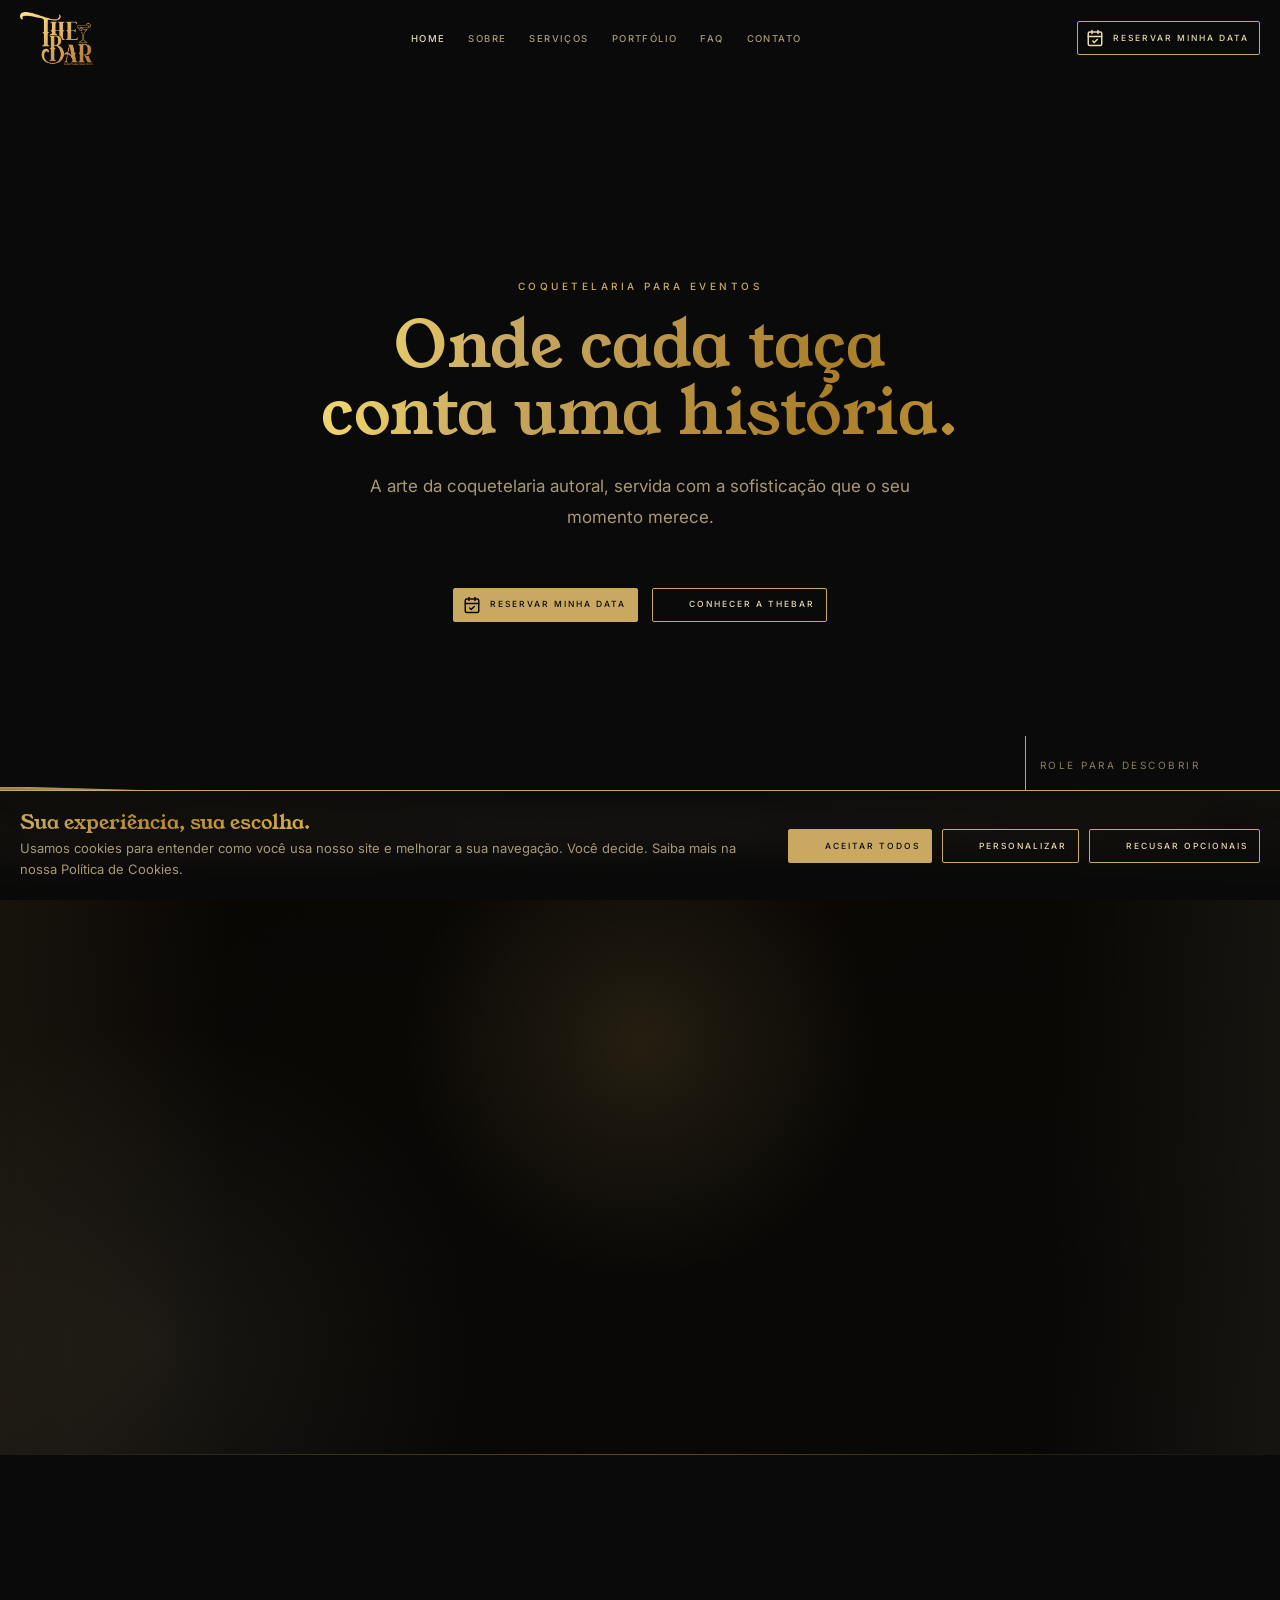
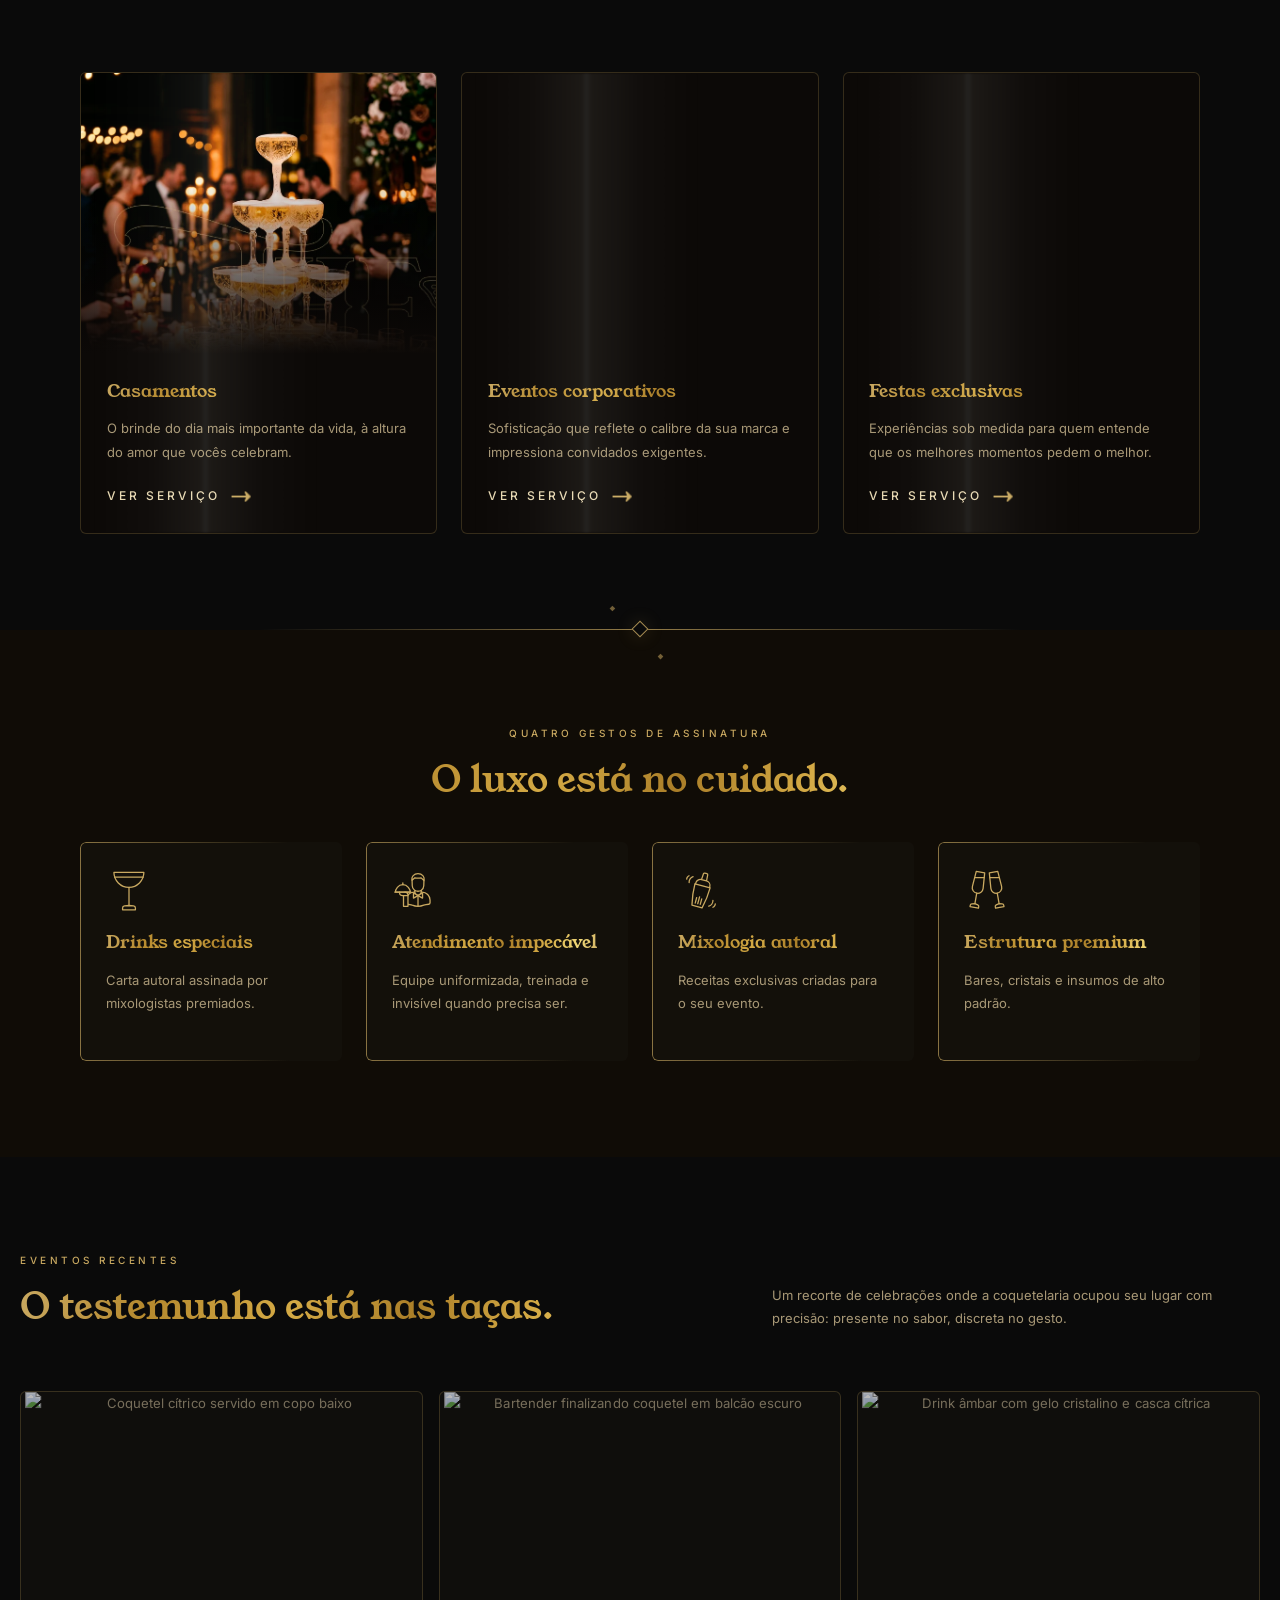
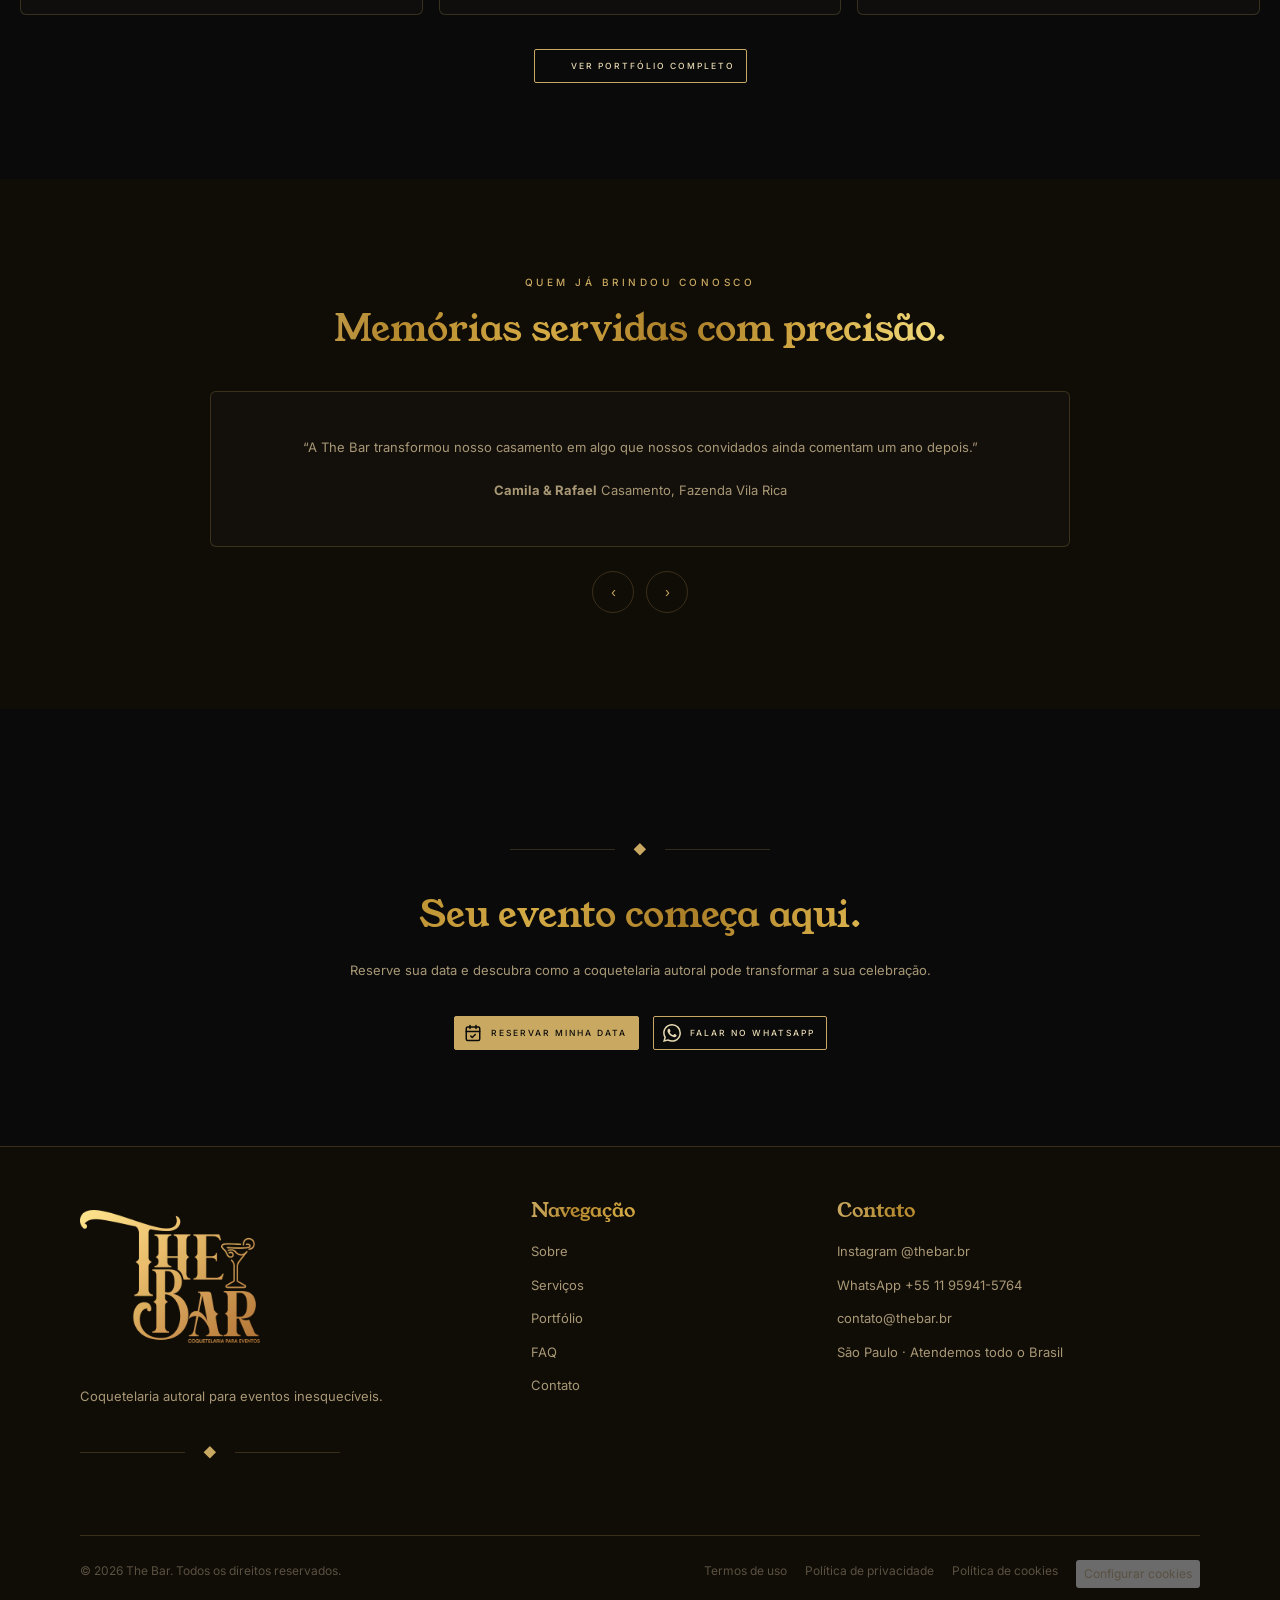
==== index.html @ 15b1c22c "Initial site upload" ====
﻿<!doctype html>
<html lang="pt-BR">
  <head>
    <meta charset="utf-8">
    <meta name="viewport" content="width=device-width, initial-scale=1">
    <title>The Bar — Coquetelaria de Luxo para Eventos</title>
    <meta name="description" content="Coquetelaria autoral, atendimento impec&#225;vel e mixologia premium para celebra&#231;&#245;es que merecem mais do que bebidas.">
    <meta name="keywords" content="bartender para casamento, coquetelaria para eventos, bar para festa, mixologia premium, bartender corporativo S&#227;o Paulo">
    <meta name="theme-color" content="#0A0A0A">
    <link rel="canonical" href="https://thebar.br/">
    <meta property="og:type" content="website">
    <meta property="og:locale" content="pt_BR">
    <meta property="og:url" content="https://thebar.br/">
    <meta property="og:title" content="The Bar — Coquetelaria de Luxo para Eventos">
    <meta property="og:description" content="Coquetelaria autoral, atendimento impec&#225;vel e mixologia premium para celebra&#231;&#245;es que merecem mais do que bebidas.">
    <meta property="og:image" content="https://images.unsplash.com/photo-1514362545857-3bc16c4c7d1b?auto=format&fit=crop&w=1200&h=630&q=82">
    <link rel="preconnect" href="https://fonts.googleapis.com">
    <link rel="preconnect" href="https://fonts.gstatic.com" crossorigin>
    <link href="https://fonts.googleapis.com/css2?family=Inter:wght@400;500&family=Playfair+Display:ital,wght@0,400;0,500;1,400&family=Young+Serif&display=swap" rel="stylesheet">
    <link rel="preconnect" href="https://cdn.lordicon.com">
    <link rel="preconnect" href="https://media.lordicon.com">
    <link rel="icon" href="assets/img/favicon.svg" type="image/svg+xml">
    <link rel="stylesheet" href="assets/css/styles.css">
    <script>document.documentElement.classList.add("js", "is-loading");</script>
    <script src="https://cdn.lordicon.com/lordicon.js" defer></script>
    <script type="application/ld+json">
      {
        "@context": "https://schema.org",
        "@type": "LocalBusiness",
        "name": "The Bar",
        "description": "Coquetelaria autoral, atendimento impecável e mixologia premium para celebrações que merecem mais do que bebidas.",
        "url": "https://thebar.br",
        "email": "contato@thebar.br",
        "telephone": "+55 11 95941-5764",
        "address": {
          "@type": "PostalAddress",
          "addressLocality": "São Paulo",
          "addressRegion": "SP",
          "addressCountry": "BR"
        },
        "areaServed": "Brasil",
        "sameAs": ["https://www.instagram.com/thebar.br"],
        "priceRange": "$$$$"
      }
    </script>
  </head>
  <body data-page="/">
    <a class="skip-link" href="#conteudo">Pular para o conteúdo</a>
    <div class="site-loader" role="status" aria-label="Carregando The Bar">
      <video class="loader-video" autoplay muted loop playsinline preload="auto" poster="https://images.unsplash.com/photo-1514362545857-3bc16c4c7d1b?auto=format&fit=crop&w=1600&q=80">
        <source src="assets/video/home-bg.webm" type="video/webm">
      </video>
      <div class="loader-scrim" aria-hidden="true"></div>
      <img class="loader-logo" src="assets/img/logo.webp" alt="" width="3712" height="2732" decoding="async">
    </div>
    <header class="site-header" aria-label="Cabeçalho">
      <div class="nav">
        <a class="brand" href="./" aria-label="The Bar, página inicial">
          <img class="brand-logo" src="assets/img/logo.webp" alt="The Bar" width="3712" height="2732" decoding="async">
        </a>

        <nav class="desktop-menu" aria-label="Navegação principal">
          <a href="./" data-nav="/">Home</a>
          <a href="sobre/" data-nav="/sobre">Sobre</a>
          <a href="servicos/" data-nav="/servicos">Serviços</a>
          <a href="portfolio/" data-nav="/portfolio">Portfólio</a>
          <a href="faq/" data-nav="/faq">FAQ</a>
          <a href="contato/" data-nav="/contato">Contato</a>
        </nav>

        <a class="btn nav-cta" href="contato/"><svg class="btn-icon reserve-date-icon" viewBox="0 0 24 24" fill="none" stroke="currentColor" stroke-width="2" stroke-linecap="round" stroke-linejoin="round" aria-hidden="true"><rect x="3" y="4" width="18" height="18" rx="2"/><path d="M16 2v4M8 2v4M3 10h18"/><path d="m9 16 2 2 4-4"/></svg>Reservar minha data</a>
        <button class="menu-toggle" type="button" aria-label="Abrir menu" aria-controls="mobile-menu" aria-expanded="false"><span></span></button>
      </div>
    </header>

    <div class="mobile-overlay" id="mobile-menu" aria-hidden="true">
      <nav aria-label="Menu mobile">
        <a href="./">Home</a>
        <a href="sobre/">Sobre</a>
        <a href="servicos/">Serviços</a>
        <a href="portfolio/">Portfólio</a>
        <a href="faq/">FAQ</a>
        <a href="contato/">Contato</a>
        <a class="btn filled" href="contato/"><svg class="btn-icon reserve-date-icon" viewBox="0 0 24 24" fill="none" stroke="currentColor" stroke-width="2" stroke-linecap="round" stroke-linejoin="round" aria-hidden="true"><rect x="3" y="4" width="18" height="18" rx="2"/><path d="M16 2v4M8 2v4M3 10h18"/><path d="m9 16 2 2 4-4"/></svg>Reservar minha data</a>
      </nav>
    </div>
    <main id="conteudo">
<section
          class="hero"
          style="--hero-image: url('https://images.unsplash.com/photo-1514362545857-3bc16c4c7d1b?auto=format&fit=crop&w=2200&q=82');"
          aria-label="The Bar, coquetelaria para eventos"
        >
          <video class="hero-video" autoplay muted loop playsinline preload="auto" poster="https://images.unsplash.com/photo-1514362545857-3bc16c4c7d1b?auto=format&fit=crop&w=1600&q=80">
            <source src="assets/video/home-bg.webm" type="video/webm">
          </video>
          <div class="hero-inner" data-reveal>
            <p class="eyebrow">Coquetelaria para Eventos</p>
            <h1>Onde cada taça<br>conta uma história.</h1>
            <p class="lead">A arte da coquetelaria autoral, servida com a sofisticação que o seu momento merece.</p>
            <div class="btn-row">
              <a class="btn filled" href="contato/"><svg class="btn-icon reserve-date-icon" viewBox="0 0 24 24" fill="none" stroke="currentColor" stroke-width="2" stroke-linecap="round" stroke-linejoin="round" aria-hidden="true"><rect x="3" y="4" width="18" height="18" rx="2"/><path d="M16 2v4M8 2v4M3 10h18"/><path d="m9 16 2 2 4-4"/></svg>Reservar minha data</a>
              <a class="btn" href="sobre/"><lord-icon class="btn-icon" src="https://cdn.lordicon.com/cnpvyndp.json" data-icon-loop="4000" stroke="light" colors="primary:#e8d9b3,secondary:#c9a961" aria-hidden="true"></lord-icon>Conhecer a TheBar</a>
            </div>
          </div>
          <div class="scroll-cue" aria-hidden="true">Role para descobrir</div>
        </section>

        <div class="section-divider-ribbons" aria-hidden="true">
          <div class="divider-ribbon divider-ribbon-back">
            <div class="divider-ribbon-track">
              <div class="divider-ribbon-sequence">
                <span><svg class="divider-ribbon-icon" viewBox="0 0 24 24"><path d="M5 4h14l-5.5 7.2a1.9 1.9 0 0 1-3 0L5 4Z"/><path d="M12 13v6M8.5 20h7"/></svg>Coquetelaria autoral</span>
                <span><svg class="divider-ribbon-icon" viewBox="0 0 24 24"><path d="M12 3 20 9l-8 12L4 9l8-6Z"/><path d="M4 9h16M8 9l4 12 4-12"/></svg>Rituais memoráveis</span>
                <span><svg class="divider-ribbon-icon" viewBox="0 0 24 24"><path d="M12 2.8 14.8 9l6.7.7-5 4.5 1.4 6.6L12 17.4l-5.9 3.4 1.4-6.6-5-4.5 6.7-.7L12 2.8Z"/></svg>The Bar</span>
                <span><svg class="divider-ribbon-icon" viewBox="0 0 24 24"><path d="M7 4h10l1 7a6 6 0 0 1-12 0l1-7Z"/><path d="M12 17v4M8.5 21h7"/></svg>Serviço impecável</span>
              </div>
              <div class="divider-ribbon-sequence">
                <span><svg class="divider-ribbon-icon" viewBox="0 0 24 24"><path d="M5 4h14l-5.5 7.2a1.9 1.9 0 0 1-3 0L5 4Z"/><path d="M12 13v6M8.5 20h7"/></svg>Coquetelaria autoral</span>
                <span><svg class="divider-ribbon-icon" viewBox="0 0 24 24"><path d="M12 3 20 9l-8 12L4 9l8-6Z"/><path d="M4 9h16M8 9l4 12 4-12"/></svg>Rituais memoráveis</span>
                <span><svg class="divider-ribbon-icon" viewBox="0 0 24 24"><path d="M12 2.8 14.8 9l6.7.7-5 4.5 1.4 6.6L12 17.4l-5.9 3.4 1.4-6.6-5-4.5 6.7-.7L12 2.8Z"/></svg>The Bar</span>
                <span><svg class="divider-ribbon-icon" viewBox="0 0 24 24"><path d="M7 4h10l1 7a6 6 0 0 1-12 0l1-7Z"/><path d="M12 17v4M8.5 21h7"/></svg>Serviço impecável</span>
              </div>
              <div class="divider-ribbon-sequence">
                <span><svg class="divider-ribbon-icon" viewBox="0 0 24 24"><path d="M5 4h14l-5.5 7.2a1.9 1.9 0 0 1-3 0L5 4Z"/><path d="M12 13v6M8.5 20h7"/></svg>Coquetelaria autoral</span>
                <span><svg class="divider-ribbon-icon" viewBox="0 0 24 24"><path d="M12 3 20 9l-8 12L4 9l8-6Z"/><path d="M4 9h16M8 9l4 12 4-12"/></svg>Rituais memoráveis</span>
                <span><svg class="divider-ribbon-icon" viewBox="0 0 24 24"><path d="M12 2.8 14.8 9l6.7.7-5 4.5 1.4 6.6L12 17.4l-5.9 3.4 1.4-6.6-5-4.5 6.7-.7L12 2.8Z"/></svg>The Bar</span>
                <span><svg class="divider-ribbon-icon" viewBox="0 0 24 24"><path d="M7 4h10l1 7a6 6 0 0 1-12 0l1-7Z"/><path d="M12 17v4M8.5 21h7"/></svg>Serviço impecável</span>
              </div>
              <div class="divider-ribbon-sequence">
                <span><svg class="divider-ribbon-icon" viewBox="0 0 24 24"><path d="M5 4h14l-5.5 7.2a1.9 1.9 0 0 1-3 0L5 4Z"/><path d="M12 13v6M8.5 20h7"/></svg>Coquetelaria autoral</span>
                <span><svg class="divider-ribbon-icon" viewBox="0 0 24 24"><path d="M12 3 20 9l-8 12L4 9l8-6Z"/><path d="M4 9h16M8 9l4 12 4-12"/></svg>Rituais memoráveis</span>
                <span><svg class="divider-ribbon-icon" viewBox="0 0 24 24"><path d="M12 2.8 14.8 9l6.7.7-5 4.5 1.4 6.6L12 17.4l-5.9 3.4 1.4-6.6-5-4.5 6.7-.7L12 2.8Z"/></svg>The Bar</span>
                <span><svg class="divider-ribbon-icon" viewBox="0 0 24 24"><path d="M7 4h10l1 7a6 6 0 0 1-12 0l1-7Z"/><path d="M12 17v4M8.5 21h7"/></svg>Serviço impecável</span>
              </div>
              <div class="divider-ribbon-sequence">
                <span><svg class="divider-ribbon-icon" viewBox="0 0 24 24"><path d="M5 4h14l-5.5 7.2a1.9 1.9 0 0 1-3 0L5 4Z"/><path d="M12 13v6M8.5 20h7"/></svg>Coquetelaria autoral</span>
                <span><svg class="divider-ribbon-icon" viewBox="0 0 24 24"><path d="M12 3 20 9l-8 12L4 9l8-6Z"/><path d="M4 9h16M8 9l4 12 4-12"/></svg>Rituais memoráveis</span>
                <span><svg class="divider-ribbon-icon" viewBox="0 0 24 24"><path d="M12 2.8 14.8 9l6.7.7-5 4.5 1.4 6.6L12 17.4l-5.9 3.4 1.4-6.6-5-4.5 6.7-.7L12 2.8Z"/></svg>The Bar</span>
                <span><svg class="divider-ribbon-icon" viewBox="0 0 24 24"><path d="M7 4h10l1 7a6 6 0 0 1-12 0l1-7Z"/><path d="M12 17v4M8.5 21h7"/></svg>Serviço impecável</span>
              </div>
              <div class="divider-ribbon-sequence">
                <span><svg class="divider-ribbon-icon" viewBox="0 0 24 24"><path d="M5 4h14l-5.5 7.2a1.9 1.9 0 0 1-3 0L5 4Z"/><path d="M12 13v6M8.5 20h7"/></svg>Coquetelaria autoral</span>
                <span><svg class="divider-ribbon-icon" viewBox="0 0 24 24"><path d="M12 3 20 9l-8 12L4 9l8-6Z"/><path d="M4 9h16M8 9l4 12 4-12"/></svg>Rituais memoráveis</span>
                <span><svg class="divider-ribbon-icon" viewBox="0 0 24 24"><path d="M12 2.8 14.8 9l6.7.7-5 4.5 1.4 6.6L12 17.4l-5.9 3.4 1.4-6.6-5-4.5 6.7-.7L12 2.8Z"/></svg>The Bar</span>
                <span><svg class="divider-ribbon-icon" viewBox="0 0 24 24"><path d="M7 4h10l1 7a6 6 0 0 1-12 0l1-7Z"/><path d="M12 17v4M8.5 21h7"/></svg>Serviço impecável</span>
              </div>
              <div class="divider-ribbon-sequence">
                <span><svg class="divider-ribbon-icon" viewBox="0 0 24 24"><path d="M5 4h14l-5.5 7.2a1.9 1.9 0 0 1-3 0L5 4Z"/><path d="M12 13v6M8.5 20h7"/></svg>Coquetelaria autoral</span>
                <span><svg class="divider-ribbon-icon" viewBox="0 0 24 24"><path d="M12 3 20 9l-8 12L4 9l8-6Z"/><path d="M4 9h16M8 9l4 12 4-12"/></svg>Rituais memoráveis</span>
                <span><svg class="divider-ribbon-icon" viewBox="0 0 24 24"><path d="M12 2.8 14.8 9l6.7.7-5 4.5 1.4 6.6L12 17.4l-5.9 3.4 1.4-6.6-5-4.5 6.7-.7L12 2.8Z"/></svg>The Bar</span>
                <span><svg class="divider-ribbon-icon" viewBox="0 0 24 24"><path d="M7 4h10l1 7a6 6 0 0 1-12 0l1-7Z"/><path d="M12 17v4M8.5 21h7"/></svg>Serviço impecável</span>
              </div>
            </div>
          </div>
          <div class="divider-ribbon divider-ribbon-front">
            <div class="divider-ribbon-track">
              <div class="divider-ribbon-sequence">
                <span><svg class="divider-ribbon-icon" viewBox="0 0 24 24"><path d="M7 4h10l1 7a6 6 0 0 1-12 0l1-7Z"/><path d="M12 17v4M8.5 21h7"/></svg>Experiências premium</span>
                <span><svg class="divider-ribbon-icon" viewBox="0 0 24 24"><path d="M12 3 20 9l-8 12L4 9l8-6Z"/><path d="M4 9h16M8 9l4 12 4-12"/></svg>Eventos à altura</span>
                <span><svg class="divider-ribbon-icon" viewBox="0 0 24 24"><path d="M12 2.8 14.8 9l6.7.7-5 4.5 1.4 6.6L12 17.4l-5.9 3.4 1.4-6.6-5-4.5 6.7-.7L12 2.8Z"/></svg>Brindes sob medida</span>
                <span><svg class="divider-ribbon-icon" viewBox="0 0 24 24"><path d="M5 4h14l-5.5 7.2a1.9 1.9 0 0 1-3 0L5 4Z"/><path d="M12 13v6M8.5 20h7"/></svg>Mixologia de luxo</span>
              </div>
              <div class="divider-ribbon-sequence">
                <span><svg class="divider-ribbon-icon" viewBox="0 0 24 24"><path d="M7 4h10l1 7a6 6 0 0 1-12 0l1-7Z"/><path d="M12 17v4M8.5 21h7"/></svg>Experiências premium</span>
                <span><svg class="divider-ribbon-icon" viewBox="0 0 24 24"><path d="M12 3 20 9l-8 12L4 9l8-6Z"/><path d="M4 9h16M8 9l4 12 4-12"/></svg>Eventos à altura</span>
                <span><svg class="divider-ribbon-icon" viewBox="0 0 24 24"><path d="M12 2.8 14.8 9l6.7.7-5 4.5 1.4 6.6L12 17.4l-5.9 3.4 1.4-6.6-5-4.5 6.7-.7L12 2.8Z"/></svg>Brindes sob medida</span>
                <span><svg class="divider-ribbon-icon" viewBox="0 0 24 24"><path d="M5 4h14l-5.5 7.2a1.9 1.9 0 0 1-3 0L5 4Z"/><path d="M12 13v6M8.5 20h7"/></svg>Mixologia de luxo</span>
              </div>
              <div class="divider-ribbon-sequence">
                <span><svg class="divider-ribbon-icon" viewBox="0 0 24 24"><path d="M7 4h10l1 7a6 6 0 0 1-12 0l1-7Z"/><path d="M12 17v4M8.5 21h7"/></svg>Experiências premium</span>
                <span><svg class="divider-ribbon-icon" viewBox="0 0 24 24"><path d="M12 3 20 9l-8 12L4 9l8-6Z"/><path d="M4 9h16M8 9l4 12 4-12"/></svg>Eventos à altura</span>
                <span><svg class="divider-ribbon-icon" viewBox="0 0 24 24"><path d="M12 2.8 14.8 9l6.7.7-5 4.5 1.4 6.6L12 17.4l-5.9 3.4 1.4-6.6-5-4.5 6.7-.7L12 2.8Z"/></svg>Brindes sob medida</span>
                <span><svg class="divider-ribbon-icon" viewBox="0 0 24 24"><path d="M5 4h14l-5.5 7.2a1.9 1.9 0 0 1-3 0L5 4Z"/><path d="M12 13v6M8.5 20h7"/></svg>Mixologia de luxo</span>
              </div>
              <div class="divider-ribbon-sequence">
                <span><svg class="divider-ribbon-icon" viewBox="0 0 24 24"><path d="M7 4h10l1 7a6 6 0 0 1-12 0l1-7Z"/><path d="M12 17v4M8.5 21h7"/></svg>Experiências premium</span>
                <span><svg class="divider-ribbon-icon" viewBox="0 0 24 24"><path d="M12 3 20 9l-8 12L4 9l8-6Z"/><path d="M4 9h16M8 9l4 12 4-12"/></svg>Eventos à altura</span>
                <span><svg class="divider-ribbon-icon" viewBox="0 0 24 24"><path d="M12 2.8 14.8 9l6.7.7-5 4.5 1.4 6.6L12 17.4l-5.9 3.4 1.4-6.6-5-4.5 6.7-.7L12 2.8Z"/></svg>Brindes sob medida</span>
                <span><svg class="divider-ribbon-icon" viewBox="0 0 24 24"><path d="M5 4h14l-5.5 7.2a1.9 1.9 0 0 1-3 0L5 4Z"/><path d="M12 13v6M8.5 20h7"/></svg>Mixologia de luxo</span>
              </div>
              <div class="divider-ribbon-sequence">
                <span><svg class="divider-ribbon-icon" viewBox="0 0 24 24"><path d="M7 4h10l1 7a6 6 0 0 1-12 0l1-7Z"/><path d="M12 17v4M8.5 21h7"/></svg>Experiências premium</span>
                <span><svg class="divider-ribbon-icon" viewBox="0 0 24 24"><path d="M12 3 20 9l-8 12L4 9l8-6Z"/><path d="M4 9h16M8 9l4 12 4-12"/></svg>Eventos à altura</span>
                <span><svg class="divider-ribbon-icon" viewBox="0 0 24 24"><path d="M12 2.8 14.8 9l6.7.7-5 4.5 1.4 6.6L12 17.4l-5.9 3.4 1.4-6.6-5-4.5 6.7-.7L12 2.8Z"/></svg>Brindes sob medida</span>
                <span><svg class="divider-ribbon-icon" viewBox="0 0 24 24"><path d="M5 4h14l-5.5 7.2a1.9 1.9 0 0 1-3 0L5 4Z"/><path d="M12 13v6M8.5 20h7"/></svg>Mixologia de luxo</span>
              </div>
              <div class="divider-ribbon-sequence">
                <span><svg class="divider-ribbon-icon" viewBox="0 0 24 24"><path d="M7 4h10l1 7a6 6 0 0 1-12 0l1-7Z"/><path d="M12 17v4M8.5 21h7"/></svg>Experiências premium</span>
                <span><svg class="divider-ribbon-icon" viewBox="0 0 24 24"><path d="M12 3 20 9l-8 12L4 9l8-6Z"/><path d="M4 9h16M8 9l4 12 4-12"/></svg>Eventos à altura</span>
                <span><svg class="divider-ribbon-icon" viewBox="0 0 24 24"><path d="M12 2.8 14.8 9l6.7.7-5 4.5 1.4 6.6L12 17.4l-5.9 3.4 1.4-6.6-5-4.5 6.7-.7L12 2.8Z"/></svg>Brindes sob medida</span>
                <span><svg class="divider-ribbon-icon" viewBox="0 0 24 24"><path d="M5 4h14l-5.5 7.2a1.9 1.9 0 0 1-3 0L5 4Z"/><path d="M12 13v6M8.5 20h7"/></svg>Mixologia de luxo</span>
              </div>
              <div class="divider-ribbon-sequence">
                <span><svg class="divider-ribbon-icon" viewBox="0 0 24 24"><path d="M7 4h10l1 7a6 6 0 0 1-12 0l1-7Z"/><path d="M12 17v4M8.5 21h7"/></svg>Experiências premium</span>
                <span><svg class="divider-ribbon-icon" viewBox="0 0 24 24"><path d="M12 3 20 9l-8 12L4 9l8-6Z"/><path d="M4 9h16M8 9l4 12 4-12"/></svg>Eventos à altura</span>
                <span><svg class="divider-ribbon-icon" viewBox="0 0 24 24"><path d="M12 2.8 14.8 9l6.7.7-5 4.5 1.4 6.6L12 17.4l-5.9 3.4 1.4-6.6-5-4.5 6.7-.7L12 2.8Z"/></svg>Brindes sob medida</span>
                <span><svg class="divider-ribbon-icon" viewBox="0 0 24 24"><path d="M5 4h14l-5.5 7.2a1.9 1.9 0 0 1-3 0L5 4Z"/><path d="M12 13v6M8.5 20h7"/></svg>Mixologia de luxo</span>
              </div>
            </div>
          </div>
        </div>

        <section class="memory-section" aria-labelledby="manifesto-title">
          <div class="memory-grain" aria-hidden="true"></div>
          <div class="container memory-layout" data-reveal>
            <div class="memory-content">
              <p class="memory-kicker">A filosofia The Bar</p>
              <h2 class="memory-title" id="manifesto-title">Não servimos apenas drinks.<span>Compomos memórias.</span></h2>
              <p class="memory-copy">Cada coquetel é uma assinatura. Cada serviço, uma performance silenciosa. Cada evento, uma celebração à altura do momento que você sonhou, orquestrada nos detalhes que ninguém vê, mas todos sentem.</p>
              <div class="memory-journey" aria-label="Como transformamos coquetéis em memória">
                <article>
                  <span>I</span>
                  <h3>Drinks autorais</h3>
                  <p>Receitas criadas para traduzir o estilo e o ritmo do seu evento.</p>
                </article>
                <article>
                  <span>II</span>
                  <h3>Atmosfera personalizada</h3>
                  <p>Cada detalhe do bar acompanha a estética e a energia da celebração.</p>
                </article>
                <article>
                  <span>III</span>
                  <h3>Atendimento premium</h3>
                  <p>Equipe discreta e precisa, atenta do primeiro serviço ao último brinde.</p>
                </article>
              </div>
            </div>
          </div>
        </section>

        <section class="section services-section" aria-labelledby="services-title">
          <div class="container">
            <div class="section-head" data-reveal>
              <div>
                <p class="eyebrow">Nossas especialidades</p>
                <h2 id="services-title">Eventos à altura do inesquecível</h2>
              </div>
              <p>Da recepção ao último brinde, desenhamos uma experiência líquida precisa, elegante e feita para o ritmo de cada celebração.</p>
            </div>
            <div class="grid three services-carousel">
              <a class="service-card" href="servicos/casamentos/" data-reveal>
                <div class="card-media">
                  <img src="assets/img/casamento.webp" alt="Casamentos" loading="lazy" decoding="async">
                </div>
                <div class="card-body">
                  <h3>Casamentos</h3>
                  <p>O brinde do dia mais importante da vida, à altura do amor que vocês celebram.</p>
                  <span class="link-arrow">Ver serviço <span class="link-arrow-icon" aria-hidden="true"></span></span>
                </div>
              </a>
              <a class="service-card" href="servicos/eventos-corporativos/" data-reveal>
                <div class="card-media">
                  <img src="assets/img/corporativo.webp" alt="Eventos corporativos" loading="lazy" decoding="async">
                </div>
                <div class="card-body">
                  <h3>Eventos corporativos</h3>
                  <p>Sofisticação que reflete o calibre da sua marca e impressiona convidados exigentes.</p>
                  <span class="link-arrow">Ver serviço <span class="link-arrow-icon" aria-hidden="true"></span></span>
                </div>
              </a>
              <a class="service-card" href="servicos/festas-exclusivas/" data-reveal>
                <div class="card-media">
                  <img src="assets/img/exclusivo.webp" alt="Festas exclusivas" loading="lazy" decoding="async">
                </div>
                <div class="card-body">
                  <h3>Festas exclusivas</h3>
                  <p>Experiências sob medida para quem entende que os melhores momentos pedem o melhor.</p>
                  <span class="link-arrow">Ver serviço <span class="link-arrow-icon" aria-hidden="true"></span></span>
                </div>
              </a>
            </div>
          </div>
        </section>

        <section class="section alt" aria-labelledby="pillars-title">
          <div class="container">
            <div class="section-head center" data-reveal>
              <p class="eyebrow">Quatro gestos de assinatura</p>
              <h2 id="pillars-title">O luxo está no cuidado.</h2>
            </div>
            <div class="grid four">
              <article class="pillar" data-reveal>
                <img class="pillar-icon" src="assets/icons/coupe-glass.svg" alt="" aria-hidden="true">
                <h3>Drinks especiais</h3>
                <p>Carta autoral assinada por mixologistas premiados.</p>
              </article>
              <article class="pillar" data-reveal>
                <img class="pillar-icon" src="assets/icons/waiter.svg" alt="" aria-hidden="true">
                <h3>Atendimento impecável</h3>
                <p>Equipe uniformizada, treinada e invisível quando precisa ser.</p>
              </article>
              <article class="pillar" data-reveal>
                <img class="pillar-icon" src="assets/icons/cocktail-shaker.svg" alt="" aria-hidden="true">
                <h3>Mixologia autoral</h3>
                <p>Receitas exclusivas criadas para o seu evento.</p>
              </article>
              <article class="pillar" data-reveal>
                <img class="pillar-icon" src="assets/icons/champagne-flutes.svg" alt="" aria-hidden="true">
                <h3>Estrutura premium</h3>
                <p>Bares, cristais e insumos de alto padrão.</p>
              </article>
            </div>
          </div>
        </section>

        <section class="section" aria-labelledby="portfolio-title">
          <div class="wide">
            <div class="section-head" data-reveal>
              <div>
                <p class="eyebrow">Eventos recentes</p>
                <h2 id="portfolio-title">O testemunho está nas taças.</h2>
              </div>
              <p>Um recorte de celebrações onde a coquetelaria ocupou seu lugar com precisão: presente no sabor, discreta no gesto.</p>
            </div>
            <div class="portfolio-grid">
              <button class="portfolio-card" type="button" data-category="casamentos" data-lightbox-title="Fazenda Vila Rica" data-lightbox-text="Casamento para 220 convidados, com carta autoral assinada para o casal." data-img="https://images.unsplash.com/photo-1551024709-8f23befc6f87?auto=format&fit=crop&w=1400&q=82" data-reveal>
                <img src="https://images.unsplash.com/photo-1551024709-8f23befc6f87?auto=format&fit=crop&w=900&q=80" alt="Coquetel cítrico servido em copo baixo" loading="lazy" decoding="async"><span class="portfolio-overlay"><strong>Fazenda Vila Rica</strong><span>Casamento</span></span>
              </button>
              <button class="portfolio-card" type="button" data-category="corporativos" data-lightbox-title="Lançamento de marca" data-lightbox-text="Bar corporativo com drinks alinhados à identidade visual da marca." data-img="https://images.unsplash.com/photo-1536935338788-846bb9981813?auto=format&fit=crop&w=1400&q=82" data-reveal>
                <img src="https://images.unsplash.com/photo-1536935338788-846bb9981813?auto=format&fit=crop&w=900&q=80" alt="Bartender finalizando coquetel em balcão escuro" loading="lazy" decoding="async"><span class="portfolio-overlay"><strong>Lançamento de marca</strong><span>Corporativo</span></span>
              </button>
              <button class="portfolio-card" type="button" data-category="privadas" data-lightbox-title="Aniversário 40 anos" data-lightbox-text="Experiência privada com consultoria de menu e atendimento residencial." data-img="https://images.unsplash.com/photo-1572116469696-31de0f17cc34?auto=format&fit=crop&w=1400&q=82" data-reveal>
                <img src="https://images.unsplash.com/photo-1572116469696-31de0f17cc34?auto=format&fit=crop&w=900&q=80" alt="Drink âmbar com gelo cristalino e casca cítrica" loading="lazy" decoding="async"><span class="portfolio-overlay"><strong>Aniversário 40 anos</strong><span>Festa privada</span></span>
              </button>
            </div>
            <div class="btn-row" style="justify-content:center" data-reveal>
              <a class="btn" href="portfolio/"><lord-icon class="btn-icon" src="https://cdn.lordicon.com/cnpvyndp.json" data-icon-loop="4000" stroke="light" colors="primary:#e8d9b3,secondary:#c9a961" aria-hidden="true"></lord-icon>Ver portfólio completo</a>
            </div>
          </div>
        </section>

        <section class="section alt" aria-labelledby="proof-title">
          <div class="container">
            <div class="section-head center" data-reveal>
              <p class="eyebrow">Quem já brindou conosco</p>
              <h2 id="proof-title">Memórias servidas com precisão.</h2>
            </div>
            <div class="testimonial-shell" data-reveal>
              <article class="testimonial is-active" data-testimonial>
                <p>“A The Bar transformou nosso casamento em algo que nossos convidados ainda comentam um ano depois.”</p>
                <strong>Camila & Rafael</strong>
                <span>Casamento, Fazenda Vila Rica</span>
              </article>
              <article class="testimonial" data-testimonial>
                <p>“Profissionalismo cirúrgico e drinks que viraram assunto da diretoria. Voltaremos sempre.”</p>
                <strong>Marina S.</strong>
                <span>Diretora de Marketing</span>
              </article>
              <article class="testimonial" data-testimonial>
                <p>“Cada detalhe pensado. Cada copo, uma surpresa. Atendimento de outro nível.”</p>
                <strong>Felipe A.</strong>
                <span>Aniversário 40 anos</span>
              </article>
              <div class="testimonial-controls" aria-label="Controle de depoimentos">
                <button class="icon-btn" type="button" data-testimonial-prev aria-label="Depoimento anterior">‹</button>
                <button class="icon-btn" type="button" data-testimonial-next aria-label="Próximo depoimento">›</button>
              </div>
            </div>
          </div>
        </section>

        <section class="section final-cta" aria-labelledby="final-title">
          <div class="container quote-block" data-reveal>
            <div class="ornament" aria-hidden="true">◆</div>
            <h2 id="final-title">Seu evento começa aqui.</h2>
            <p>Reserve sua data e descubra como a coquetelaria autoral pode transformar a sua celebração.</p>
            <div class="btn-row" style="justify-content:center">
              <a class="btn filled" href="contato/"><svg class="btn-icon reserve-date-icon" viewBox="0 0 24 24" fill="none" stroke="currentColor" stroke-width="2" stroke-linecap="round" stroke-linejoin="round" aria-hidden="true"><rect x="3" y="4" width="18" height="18" rx="2"/><path d="M16 2v4M8 2v4M3 10h18"/><path d="m9 16 2 2 4-4"/></svg>Reservar minha data</a>
              <a class="btn" href="https://wa.me/5511959415764?text=Ol%C3%A1%2C%20vim%20do%20site%20e%20gostaria%20de%20saber%20mais" target="_blank" rel="noopener"><svg class="btn-icon" viewBox="0 0 24 24" fill="currentColor" aria-hidden="true"><path d="M17.472 14.382c-.297-.149-1.758-.867-2.03-.967-.273-.099-.471-.148-.67.15-.197.297-.767.966-.94 1.164-.173.199-.347.223-.644.075-.297-.15-1.255-.463-2.39-1.475-.883-.788-1.48-1.761-1.653-2.059-.173-.297-.018-.458.13-.606.134-.133.298-.347.446-.52.149-.174.198-.298.298-.497.099-.198.05-.371-.025-.52-.075-.149-.669-1.612-.916-2.207-.242-.579-.487-.5-.669-.51-.173-.008-.371-.01-.57-.01-.198 0-.52.074-.792.372-.272.297-1.04 1.016-1.04 2.479 0 1.462 1.065 2.875 1.213 3.074.149.198 2.096 3.2 5.077 4.487.709.306 1.262.489 1.694.625.712.227 1.36.195 1.871.118.571-.085 1.758-.719 2.006-1.413.248-.694.248-1.289.173-1.413-.074-.124-.272-.198-.57-.347m-5.421 7.403h-.004a9.87 9.87 0 0 1-5.031-1.378l-.361-.214-3.741.982.998-3.648-.235-.374a9.86 9.86 0 0 1-1.51-5.26c.001-5.45 4.436-9.884 9.888-9.884 2.64 0 5.122 1.03 6.988 2.898a9.825 9.825 0 0 1 2.893 6.994c-.003 5.45-4.437 9.884-9.885 9.884m8.413-18.297A11.815 11.815 0 0 0 12.05 0C5.495 0 .16 5.335.157 11.892c0 2.096.547 4.142 1.588 5.945L.057 24l6.305-1.654a11.882 11.882 0 0 0 5.683 1.448h.005c6.554 0 11.89-5.335 11.893-11.893a11.821 11.821 0 0 0-3.48-8.413z"/></svg>Falar no WhatsApp</a>
            </div>
          </div>
        </section>
    </main>
    <footer class="site-footer">
      <div class="container">
        <div class="footer-grid">
          <div>
            <a class="brand" href="./" aria-label="The Bar, página inicial">
          <img class="brand-logo" src="assets/img/logo.webp" alt="The Bar" width="3712" height="2732" decoding="async">
        </a>
            <p style="margin-top:24px">Coquetelaria autoral para eventos inesquecíveis.</p>
            <div class="ornament" aria-hidden="true" style="margin-left:0">◆</div>
          </div>
          <nav aria-label="Navegação do rodapé">
            <h2 class="footer-title">Navegação</h2>
            <ul class="footer-links">
              <li><a href="sobre/">Sobre</a></li>
              <li><a href="servicos/">Serviços</a></li>
              <li><a href="portfolio/">Portfólio</a></li>
              <li><a href="faq/">FAQ</a></li>
              <li><a href="contato/">Contato</a></li>
            </ul>
          </nav>
          <div>
            <h2 class="footer-title">Contato</h2>
            <ul class="footer-links">
              <li><a href="https://www.instagram.com/thebar.br" target="_blank" rel="noopener">Instagram @thebar.br</a></li>
              <li><a href="https://wa.me/5511959415764?text=Ol%C3%A1%2C%20vim%20do%20site%20e%20gostaria%20de%20saber%20mais" target="_blank" rel="noopener">WhatsApp +55 11 95941-5764</a></li>
              <li><a href="mailto:contato@thebar.br">contato@thebar.br</a></li>
              <li>São Paulo · Atendemos todo o Brasil</li>
            </ul>
          </div>
        </div>
        <div class="footer-bottom">
          <span>© 2026 The Bar. Todos os direitos reservados.</span>
          <nav aria-label="Links legais">
            <a href="termos-de-uso/">Termos de uso</a>
            <a href="politica-de-privacidade/">Política de privacidade</a>
            <a href="politica-de-cookies/">Política de cookies</a>
            <button type="button" data-cookie-open>Configurar cookies</button>
          </nav>
        </div>
      </div>
    </footer>
    <a class="whatsapp-float" href="https://wa.me/5511959415764?text=Ol%C3%A1%2C%20vim%20do%20site%20e%20gostaria%20de%20saber%20mais" target="_blank" rel="noopener" aria-label="Falar com a The Bar no WhatsApp">
      <svg class="float-icon" viewBox="0 0 24 24" fill="currentColor" aria-hidden="true"><path d="M17.472 14.382c-.297-.149-1.758-.867-2.03-.967-.273-.099-.471-.148-.67.15-.197.297-.767.966-.94 1.164-.173.199-.347.223-.644.075-.297-.15-1.255-.463-2.39-1.475-.883-.788-1.48-1.761-1.653-2.059-.173-.297-.018-.458.13-.606.134-.133.298-.347.446-.52.149-.174.198-.298.298-.497.099-.198.05-.371-.025-.52-.075-.149-.669-1.612-.916-2.207-.242-.579-.487-.5-.669-.51-.173-.008-.371-.01-.57-.01-.198 0-.52.074-.792.372-.272.297-1.04 1.016-1.04 2.479 0 1.462 1.065 2.875 1.213 3.074.149.198 2.096 3.2 5.077 4.487.709.306 1.262.489 1.694.625.712.227 1.36.195 1.871.118.571-.085 1.758-.719 2.006-1.413.248-.694.248-1.289.173-1.413-.074-.124-.272-.198-.57-.347m-5.421 7.403h-.004a9.87 9.87 0 0 1-5.031-1.378l-.361-.214-3.741.982.998-3.648-.235-.374a9.86 9.86 0 0 1-1.51-5.26c.001-5.45 4.436-9.884 9.888-9.884 2.64 0 5.122 1.03 6.988 2.898a9.825 9.825 0 0 1 2.893 6.994c-.003 5.45-4.437 9.884-9.885 9.884m8.413-18.297A11.815 11.815 0 0 0 12.05 0C5.495 0 .16 5.335.157 11.892c0 2.096.547 4.142 1.588 5.945L.057 24l6.305-1.654a11.882 11.882 0 0 0 5.683 1.448h.005c6.554 0 11.89-5.335 11.893-11.893a11.821 11.821 0 0 0-3.48-8.413z"/></svg>
    </a>

    <div class="cookie-banner" id="cookie-banner" role="dialog" aria-labelledby="cookie-title" aria-describedby="cookie-copy">
      <div class="cookie-inner">
        <div>
          <h2 id="cookie-title">Sua experiência, sua escolha.</h2>
          <p id="cookie-copy">Usamos cookies para entender como você usa nosso site e melhorar a sua navegação. Você decide. <a href="politica-de-cookies/">Saiba mais na nossa Política de Cookies.</a></p>
        </div>
        <div class="cookie-actions">
          <button class="btn filled" type="button" data-cookie-accept><lord-icon class="btn-icon" src="https://cdn.lordicon.com/lewtedlh.json" data-icon-loop="4000" stroke="light" colors="primary:#0a0a0a,secondary:#756951" aria-hidden="true"></lord-icon>Aceitar todos</button>
          <button class="btn" type="button" data-cookie-custom><lord-icon class="btn-icon" src="https://cdn.lordicon.com/zvkptwvb.json" data-icon-loop="4000" stroke="light" colors="primary:#e8d9b3,secondary:#c9a961" aria-hidden="true"></lord-icon>Personalizar</button>
          <button class="btn" type="button" data-cookie-reject><lord-icon class="btn-icon" src="https://cdn.lordicon.com/fdxqrdfe.json" data-icon-loop="4000" stroke="light" colors="primary:#e8d9b3,secondary:#c9a961" aria-hidden="true"></lord-icon>Recusar opcionais</button>
        </div>
        <div class="cookie-options" id="cookie-options">
          <label class="toggle-row">Cookies essenciais <input type="checkbox" checked disabled></label>
          <label class="toggle-row">Cookies de performance <input type="checkbox" id="cookie-performance"></label>
          <label class="toggle-row">Cookies de marketing <input type="checkbox" id="cookie-marketing"></label>
          <button class="btn filled" type="button" data-cookie-save><lord-icon class="btn-icon" src="https://cdn.lordicon.com/xpgofwru.json" data-icon-loop="4000" stroke="light" colors="primary:#0a0a0a,secondary:#756951" aria-hidden="true"></lord-icon>Salvar preferências</button>
        </div>
      </div>
    </div>

    <div class="lightbox" id="lightbox" aria-hidden="true" role="dialog" aria-modal="true" aria-labelledby="lightbox-title">
      <div class="lightbox-panel">
        <button class="icon-btn lightbox-close" type="button" aria-label="Fechar portfólio">×</button>
        <img id="lightbox-img" src="" alt="">
        <div class="lightbox-copy">
          <h2 id="lightbox-title"></h2>
          <p id="lightbox-text"></p>
        </div>
      </div>
    </div>
    <script src="assets/js/main.js" defer></script>
  </body>
</html>
---- assets/css/styles.css ----
/* The Bar - identidade visual e layout base */
:root {
        color-scheme: dark;
        --obsidian: #0a0a0a;
        --warm-black: #100c06;
        --carbon: #1a1612;
        --champagne: #e8d9b3;
        --gold: #c9a961;
        --antique: #a88e52;
        --muted: #a89876;
        --bronze: #8a7d62;
        --whisper: #5a5141;
        --line: rgba(201, 169, 97, 0.22);
        --line-strong: rgba(201, 169, 97, 0.42);
        --error: #d58f75;
        --font-serif: "Young Serif", "Playfair Display", "Bodoni Moda", Georgia, serif;
        --font-sans: "Inter", "Helvetica Neue", Arial, sans-serif;
        --container: min(1120px, calc(100vw - 40px));
        --wide: min(1360px, calc(100vw - 40px));
        --nav-height: 96px;
        --ease: cubic-bezier(0.4, 0, 0.2, 1);
      }

      * {
        box-sizing: border-box;
      }

      html {
        scroll-behavior: smooth;
        scrollbar-width: none;
        -ms-overflow-style: none;
      }

      html::-webkit-scrollbar,
      body::-webkit-scrollbar {
        width: 0;
        height: 0;
        display: none;
      }

      body {
        margin: 0;
        min-width: 320px;
        overflow-x: hidden;
        background: var(--obsidian);
        color: var(--muted);
        font-family: var(--font-sans);
        font-size: 16px;
        line-height: 1.8;
        text-rendering: optimizeLegibility;
        -webkit-font-smoothing: antialiased;
      }

      .floating-scrollbar {
        position: fixed;
        top: 14px;
        right: 7px;
        bottom: 14px;
        z-index: 260;
        width: 7px;
        opacity: 0;
        pointer-events: none;
        transition: opacity 220ms var(--ease);
      }

      .floating-scrollbar span {
        display: block;
        width: 3px;
        min-height: 34px;
        margin-left: auto;
        border-radius: 999px;
        background: linear-gradient(180deg, rgba(232, 217, 179, 0.96), rgba(201, 169, 97, 0.68));
        box-shadow: 0 0 16px rgba(201, 169, 97, 0.24);
        will-change: height, transform;
      }

      .floating-scrollbar.is-visible {
        opacity: 0.9;
      }

      .is-loading body,
      body.menu-open,
      body.lightbox-open {
        overflow: hidden;
      }

      img,
      svg {
        display: block;
      }

      img {
        max-width: 100%;
        height: auto;
      }

      a {
        color: inherit;
        text-decoration: none;
      }

      button,
      input,
      select,
      textarea {
        font: inherit;
      }

      button {
        color: inherit;
      }

      :focus-visible {
        outline: 2px solid var(--gold);
        outline-offset: 2px;
      }

      .skip-link {
        position: fixed;
        top: 12px;
        left: 12px;
        z-index: 300;
        transform: translateY(-140%);
        border: 1px solid var(--gold);
        background: var(--obsidian);
        color: var(--champagne);
        padding: 10px 14px;
      }

      .skip-link:focus {
        transform: translateY(0);
      }

      .site-loader {
        position: fixed;
        inset: 0;
        z-index: 500;
        display: none;
        place-items: center;
        overflow: hidden;
        background: var(--obsidian);
        opacity: 1;
        visibility: visible;
        transition: opacity 700ms var(--ease), visibility 700ms var(--ease);
      }

      .js .site-loader {
        display: grid;
      }

      .site-loader.is-hidden {
        opacity: 0;
        pointer-events: none;
        visibility: hidden;
      }

      .loader-video,
      .loader-scrim {
        position: absolute;
        inset: 0;
      }

      .loader-video {
        width: 100%;
        height: 100%;
        object-fit: cover;
        filter: saturate(0.75) brightness(0.6);
      }

      .loader-scrim {
        background:
          radial-gradient(circle at center, rgba(10, 10, 10, 0.38), rgba(10, 10, 10, 0.84) 62%),
          rgba(10, 10, 10, 0.38);
      }

      .loader-logo {
        position: relative;
        z-index: 1;
        width: clamp(190px, 28vw, 360px);
        height: auto;
        opacity: 0.72;
        animation: loader-focus 2.1s var(--ease) infinite;
        filter: blur(12px);
      }

      @keyframes loader-focus {
        0% {
          filter: blur(13px);
          opacity: 0.35;
          transform: scale(0.96);
        }

        38% {
          filter: blur(0);
          opacity: 1;
          transform: scale(1);
        }

        62% {
          filter: blur(2px);
          opacity: 0.76;
          transform: scale(0.99);
        }

        78% {
          filter: blur(0);
          opacity: 1;
        }

        100% {
          filter: blur(10px);
          opacity: 0.48;
          transform: scale(0.97);
        }
      }

      .container {
        width: var(--container);
        margin: 0 auto;
      }

      .wide {
        width: var(--wide);
        margin: 0 auto;
      }

      .section {
        padding: clamp(88px, 11vw, 144px) 0;
      }

      .section.alt {
        background: var(--warm-black);
      }

      .services-section {
        position: relative;
      }

      .services-section::before,
      .services-section::after {
        content: "";
        position: absolute;
        left: 50%;
        pointer-events: none;
      }

      .services-section::before {
        bottom: 0;
        z-index: 2;
        width: min(760px, calc(100% - 40px));
        height: 1px;
        background:
          linear-gradient(90deg, transparent 0%, rgba(201, 169, 97, 0.18) 12%, rgba(201, 169, 97, 0.72) 50%, rgba(201, 169, 97, 0.18) 88%, transparent 100%);
        transform: translateX(-50%);
      }

      .services-section::after {
        bottom: -5px;
        z-index: 3;
        width: 10px;
        height: 10px;
        border: 1px solid rgba(201, 169, 97, 0.82);
        background: var(--obsidian);
        box-shadow:
          -34px 5px 0 -4px rgba(201, 169, 97, 0.54),
          34px 5px 0 -4px rgba(201, 169, 97, 0.54),
          0 0 18px rgba(201, 169, 97, 0.22);
        transform: translateX(-50%) rotate(45deg);
      }

      .eyebrow {
        margin: 0 0 18px;
        color: var(--gold);
        font-size: 11px;
        font-weight: 500;
        letter-spacing: 4px;
        line-height: 1.5;
        text-transform: uppercase;
      }

      .services-section .eyebrow {
        display: inline-flex;
        max-width: 100%;
        align-items: center;
        gap: 14px;
        white-space: nowrap;
      }

      .services-section .eyebrow::after {
        content: "";
        flex: 0 0 clamp(64px, 8vw, 118px);
        min-width: 64px;
        height: 1px;
        background: linear-gradient(90deg, rgba(201, 169, 97, 0.82), rgba(201, 169, 97, 0.28), transparent);
      }

      .services-section #services-title,
      .services-section .section-head > p {
        margin-bottom: 0;
      }

      .serif {
        font-family: var(--font-serif);
        font-weight: 400;
      }

      h1,
      h2,
      h3,
      p {
        margin-top: 0;
      }

      @keyframes title-shine {
        0%, 15%   { background-position: -80% center; }
        75%, 100% { background-position: 260% center; }
      }

      h1,
      h2,
      h3 {
        font-family: var(--font-serif);
        font-weight: 400;
        background: linear-gradient(
          105deg,
          #c9a961  0%,
          #b5892e  18%,
          #d4aa45  38%,
          #aa7e28  55%,
          #d4aa45  72%,
          #f0d878  88%,
          #c9a961  100%
        );
        -webkit-background-clip: text;
        -webkit-text-fill-color: transparent;
        background-clip: text;
        color: transparent;
      }

      .hero h1 {
        background: linear-gradient(
          105deg,
          #c9a961  0%,
          #b5892e  12%,
          #d4aa45  24%,
          #aa7e28  34%,
          #c9a961  42%,
          #ecd06a  47%,
          #f5e08a  50%,
          #ecd06a  53%,
          #c9a961  58%,
          #aa7e28  70%,
          #d4aa45  82%,
          #f0d878  92%,
          #c9a961  100%
        );
        background-size: 300% 100%;
        background-position: -80% center;
        -webkit-background-clip: text;
        -webkit-text-fill-color: transparent;
        background-clip: text;
        color: transparent;
        animation: title-shine 22s ease-in-out infinite;
      }

      h1 {
        margin-bottom: 24px;
        font-size: clamp(48px, 7vw, 84px);
        line-height: 1.05;
        letter-spacing: 0.5px;
      }

      .hero h1 {
        width: 100%;
        max-width: 920px;
      }

      h2 {
        margin-bottom: 22px;
        font-size: clamp(32px, 4vw, 48px);
        line-height: 1.15;
      }

      h3 {
        margin-bottom: 14px;
        font-size: clamp(20px, 2.1vw, 22px);
        line-height: 1.3;
      }

      p {
        margin-bottom: 20px;
      }

      .lead {
        max-width: 660px;
        color: var(--muted);
        font-size: clamp(17px, 2vw, 20px);
        line-height: 1.85;
      }

      .text-stack {
        max-width: 720px;
      }

      .ornament {
        display: flex;
        align-items: center;
        gap: 18px;
        width: min(260px, 80vw);
        margin: 38px auto;
        color: var(--gold);
        font-size: 13px;
        line-height: 1;
      }

      .ornament::before,
      .ornament::after {
        content: "";
        flex: 1;
        height: 1px;
        background: var(--line);
      }

      .btn-row {
        display: flex;
        flex-wrap: wrap;
        gap: 14px;
        align-items: center;
        margin-top: 34px;
      }

      .btn {
        display: inline-flex;
        position: relative;
        min-height: 44px;
        align-items: center;
        justify-content: center;
        gap: 9px;
        border: 1px solid var(--gold);
        border-radius: 2px;
        background: transparent;
        color: var(--champagne);
        cursor: pointer;
        font-size: 11px;
        font-weight: 500;
        isolation: isolate;
        letter-spacing: 3px;
        line-height: 1.2;
        overflow: hidden;
        padding: 12px 18px;
        text-transform: uppercase;
        transition:
          background-color 600ms var(--ease),
          border-color 600ms var(--ease),
          color 600ms var(--ease);
      }

      .btn-icon {
        display: block;
        flex: 0 0 21px;
        width: 21px;
        height: 21px;
        margin-left: -2px;
        overflow: visible;
      }

      @keyframes reserve-icon-ring {
        0%, 55%, 100% { transform: rotate(0deg) scale(1); }
        60%  { transform: rotate(-13deg) scale(1.08); }
        67%  { transform: rotate(11deg)  scale(1.06); }
        74%  { transform: rotate(-6deg)  scale(1.03); }
        80%  { transform: rotate(3deg)   scale(1.01); }
        86%  { transform: rotate(0deg)   scale(1); }
      }

      .reserve-date-icon {
        animation: reserve-icon-ring 4s ease-in-out infinite;
        transform-origin: center;
        overflow: visible;
      }

      @media (prefers-reduced-motion: reduce) {
        .reserve-date-icon { animation: none; }
      }

      .btn:hover {
        border-color: var(--champagne);
        background: rgba(201, 169, 97, 0.08);
      }

      .btn.filled {
        background: var(--gold);
        color: var(--obsidian);
      }

      .btn.filled::after {
        content: "";
        position: absolute;
        top: -68%;
        bottom: -68%;
        left: -72%;
        z-index: 0;
        width: 34%;
        background: linear-gradient(
          104deg,
          transparent 0%,
          rgba(255, 255, 255, 0.18) 47%,
          rgba(255, 246, 218, 0.2) 50%,
          rgba(255, 255, 255, 0.12) 53%,
          transparent 100%
        );
        mix-blend-mode: soft-light;
        opacity: 0;
        transform: skewX(-18deg) translateX(0);
        animation: cta-light-sweep 4.8s linear infinite;
        pointer-events: none;
      }

      .btn.filled:hover {
        background: var(--champagne);
        color: var(--obsidian);
      }

      @keyframes cta-light-sweep {
        0% {
          transform: skewX(-18deg) translateX(0);
          opacity: 0;
        }

        14%,
        78% {
          opacity: 0.26;
        }

        100% {
          transform: skewX(-18deg) translateX(520%);
          opacity: 0;
        }
      }

      .link-arrow {
        display: inline-flex;
        align-items: center;
        gap: 10px;
        color: var(--champagne);
        font-size: 12px;
        font-weight: 500;
        letter-spacing: 3px;
        text-transform: uppercase;
      }

      .link-arrow-icon {
        display: inline-block;
        flex: 0 0 20px;
        width: 20px;
        height: 12px;
        margin-left: 1px;
        background: url("../icons/arrow-long-right-gold.webp") center / contain no-repeat;
        transform-origin: center;
        transition: filter 400ms var(--ease);
        will-change: transform, opacity;
      }

      .js [data-reveal].is-visible .link-arrow-icon {
        animation:
          link-arrow-enter 640ms var(--ease) both,
          link-arrow-pulse 4s 640ms var(--ease) infinite;
      }

      .link-arrow:hover .link-arrow-icon {
        filter: drop-shadow(0 0 7px rgba(201, 169, 97, 0.3));
      }

      .service-card:hover .link-arrow-icon,
      .service-card:focus-visible .link-arrow-icon,
      .service-pane:hover .link-arrow-icon,
      .service-pane:focus-visible .link-arrow-icon {
        filter: drop-shadow(0 0 7px rgba(201, 169, 97, 0.3));
      }

      @keyframes link-arrow-enter {
        0% {
          opacity: 0;
          transform: translateX(-8px) scale(0.82);
        }

        58% {
          opacity: 1;
          transform: translateX(4px) scale(1.06);
        }

        100% {
          opacity: 1;
          transform: translateX(0) scale(1);
        }
      }

      @keyframes link-arrow-pulse {
        0%,
        76%,
        100% {
          opacity: 1;
          transform: translateX(0) scale(1);
        }

        84% {
          opacity: 1;
          transform: translateX(5px) scale(1.05);
        }

        91% {
          opacity: 1;
          transform: translateX(0) scale(1);
        }
      }

      .site-header {
        position: fixed;
        inset: 0 0 auto;
        z-index: 100;
        height: var(--nav-height);
        border-bottom: 0;
        background: transparent;
        backdrop-filter: none;
        transition:
          background-color 420ms var(--ease),
          backdrop-filter 420ms var(--ease),
          border-color 420ms var(--ease);
      }

      .site-header.is-scrolled {
        border-bottom: 0.5px solid var(--line);
        background: rgba(10, 10, 10, 0.72);
        backdrop-filter: blur(12px);
      }

      .nav {
        display: flex;
        width: var(--wide);
        height: 100%;
        align-items: center;
        justify-content: space-between;
        margin: 0 auto;
      }

      .brand {
        display: inline-flex;
        align-items: center;
        justify-content: flex-start;
        width: clamp(132px, 12vw, 176px);
        height: 78px;
        color: var(--champagne);
      }

      .brand-logo {
        display: block;
        width: 100%;
        height: 100%;
        object-fit: contain;
        object-position: left center;
      }

      .site-footer .brand {
        width: 210px;
        height: 154px;
      }

      .desktop-menu {
        display: flex;
        align-items: center;
        gap: clamp(18px, 2.5vw, 30px);
      }

      .desktop-menu a {
        color: var(--muted);
        font-size: 12px;
        font-weight: 500;
        letter-spacing: 2.2px;
        text-transform: uppercase;
        transition: color 400ms var(--ease);
      }

      .desktop-menu a:hover,
      .desktop-menu a.is-active {
        color: var(--champagne);
      }

      .nav-cta {
        padding: 12px 15px;
        min-height: 42px;
      }

      .menu-toggle {
        display: none;
        width: 46px;
        height: 46px;
        align-items: center;
        justify-content: center;
        border: 1px solid var(--line-strong);
        border-radius: 2px;
        background: transparent;
        cursor: pointer;
      }

      .menu-toggle span,
      .menu-toggle::before,
      .menu-toggle::after {
        content: "";
        display: block;
        width: 20px;
        height: 1px;
        background: var(--gold);
        transition: transform 300ms var(--ease), opacity 300ms var(--ease);
      }

      .menu-toggle {
        flex-direction: column;
        gap: 6px;
      }

      .menu-open .menu-toggle span {
        opacity: 0;
      }

      .menu-open .menu-toggle::before {
        transform: translateY(7px) rotate(45deg);
      }

      .menu-open .menu-toggle::after {
        transform: translateY(-7px) rotate(-45deg);
      }

      .mobile-overlay {
        position: fixed;
        inset: 0;
        z-index: 90;
        display: grid;
        align-content: center;
        justify-items: center;
        padding: 100px 28px 42px;
        background: rgba(10, 10, 10, 0.97);
        opacity: 0;
        pointer-events: none;
        transform: translateY(-8px);
        transition: opacity 400ms var(--ease), transform 400ms var(--ease);
      }

      .menu-open .mobile-overlay {
        opacity: 1;
        pointer-events: auto;
        transform: translateY(0);
      }

      .mobile-overlay nav {
        display: grid;
        width: min(420px, 100%);
        gap: 20px;
        text-align: center;
        justify-items: center;
      }

      .mobile-overlay a {
        color: var(--champagne);
        font-family: var(--font-serif);
        font-size: clamp(34px, 11vw, 52px);
        line-height: 1.1;
      }

      .mobile-overlay .btn {
        width: min(310px, 100%);
        margin-top: 18px;
        font-family: var(--font-sans);
        font-size: 11px;
      }

      .view[hidden] {
        display: none;
      }

      .hero {
        position: relative;
        display: grid;
        min-height: 92svh;
        align-items: center;
        text-align: center;
        overflow: hidden;
        padding: calc(var(--nav-height) + 68px) 0 72px;
        background:
          linear-gradient(180deg, rgba(10, 10, 10, 0.60), rgba(10, 10, 10, 0.72)),
          var(--hero-image) center / cover no-repeat,
          var(--obsidian);
      }

      .hero::before {
        content: "";
        position: absolute;
        inset: 0;
        z-index: 1;
        background: linear-gradient(180deg, rgba(10, 10, 10, 0.44), rgba(10, 10, 10, 0.76));
        pointer-events: none;
      }

      .hero::after {
        content: "";
        position: absolute;
        inset: auto 0 0;
        z-index: 3;
        height: 1px;
        background: var(--line);
      }

      .hero-video {
        position: absolute;
        inset: 0;
        z-index: 0;
        width: 100%;
        height: 100%;
        object-fit: cover;
        filter: saturate(0.82) brightness(0.84);
      }

      .hero-inner {
        position: relative;
        z-index: 2;
        display: grid;
        justify-items: center;
        width: var(--container);
        margin: 0 auto;
      }

      .hero .lead {
        width: 100%;
        max-width: 610px;
        margin-right: auto;
        margin-left: auto;
      }

      .hero .eyebrow {
        width: 100%;
      }

      .hero .btn-row {
        justify-content: center;
      }

      .scroll-cue {
        position: absolute;
        z-index: 2;
        right: max(28px, calc((100vw - 1120px) / 2));
        bottom: 34px;
        display: flex;
        align-items: center;
        gap: 14px;
        color: var(--bronze);
        font-size: 10px;
        letter-spacing: 2.5px;
        text-transform: uppercase;
      }

      .scroll-cue::before {
        content: "";
        display: block;
        width: 1px;
        height: 58px;
        background: var(--gold);
        transform-origin: top;
        animation: cue 1.8s var(--ease) infinite;
      }

      @keyframes cue {
        0%,
        100% {
          transform: scaleY(0.45);
          opacity: 0.45;
        }

        50% {
          transform: scaleY(1);
          opacity: 1;
        }
      }

      .section-divider-ribbons {
        --ribbon-zone: clamp(82px, 6vw, 106px);
        position: relative;
        z-index: 32;
        height: var(--ribbon-zone);
        margin: calc(var(--ribbon-zone) / -2) 0;
        overflow: hidden;
        pointer-events: none;
      }

      .divider-ribbon {
        position: absolute;
        left: 50%;
        top: 50%;
        width: max(132vw, 1180px);
        border: 1px solid rgba(232, 217, 179, 0.26);
        background:
          linear-gradient(90deg, #9f813d 0%, #c9a961 24%, #f0ddb0 50%, #c9a961 76%, #9f813d 100%);
        box-shadow:
          inset 0 1px 0 rgba(255, 246, 218, 0.12),
          inset 0 -1px 0 rgba(0, 0, 0, 0.38),
          0 18px 42px rgba(0, 0, 0, 0.36);
        color: var(--obsidian);
        overflow: hidden;
        white-space: nowrap;
      }

      .divider-ribbon-back {
        z-index: 1;
        height: 46px;
        background:
          linear-gradient(90deg, #846a32 0%, #ac8e49 24%, #d6bd7f 50%, #ac8e49 76%, #846a32 100%);
        transform: translate(-50%, -52%) rotate(1.6deg);
      }

      .divider-ribbon-front {
        z-index: 2;
        height: 50px;
        transform: translate(-50%, -48%) rotate(-1.15deg);
      }

      .divider-ribbon-track {
        display: flex;
        width: max-content;
        height: 100%;
        animation: ribbon-marquee 28s linear infinite;
      }

      .divider-ribbon-back .divider-ribbon-track {
        animation-name: ribbon-marquee-reverse;
        animation-duration: 34s;
      }

      .divider-ribbon-sequence {
        display: flex;
        flex: 0 0 auto;
        align-items: center;
        height: 100%;
      }

      .divider-ribbon-sequence span {
        display: inline-flex;
        align-items: center;
        gap: 8px;
        padding: 0 clamp(12px, 1.35vw, 20px);
        color: currentColor;
        font-size: 11px;
        font-weight: 600;
        letter-spacing: 2.6px;
        line-height: 1;
        text-transform: uppercase;
      }

      .divider-ribbon-icon {
        flex: 0 0 18px;
        width: 18px;
        height: 18px;
        color: currentColor;
        fill: none;
        stroke: currentColor;
        stroke-width: 1.45;
        stroke-linecap: round;
        stroke-linejoin: round;
      }

      @keyframes ribbon-marquee {
        from {
          transform: translateX(0);
        }

        to {
          transform: translateX(-50%);
        }
      }

      @keyframes ribbon-marquee-reverse {
        from {
          transform: translateX(-50%);
        }

        to {
          transform: translateX(0);
        }
      }

      .memory-section {
        position: relative;
        isolation: isolate;
        overflow: hidden;
        padding: clamp(76px, 8vw, 112px) 0;
        background:
          linear-gradient(180deg, rgba(8, 6, 3, 0.78), rgba(8, 6, 3, 0.9)),
          linear-gradient(115deg, rgba(7, 5, 3, 0.9) 0%, rgba(16, 12, 7, 0.78) 48%, rgba(6, 10, 8, 0.88) 100%),
          url("../img/memory-texture.webp") center / cover no-repeat,
          var(--warm-black);
      }

      .memory-section::before,
      .memory-section::after {
        content: "";
        position: absolute;
        pointer-events: none;
      }

      .memory-section::before {
        inset: 0;
        z-index: 0;
        background:
          radial-gradient(circle at 50% 34%, rgba(201, 169, 97, 0.14), transparent 31%),
          radial-gradient(circle at 12% 82%, rgba(232, 217, 179, 0.07), transparent 26%),
          linear-gradient(90deg, rgba(201, 169, 97, 0.08), transparent 18%, transparent 82%, rgba(232, 217, 179, 0.06)),
          linear-gradient(180deg, rgba(10, 10, 10, 0.06), rgba(10, 10, 10, 0.44));
      }

      .memory-section::after {
        inset: auto 0 0;
        z-index: 1;
        height: 1px;
        background: linear-gradient(90deg, transparent, rgba(201, 169, 97, 0.42), transparent);
      }

      .memory-grain {
        position: absolute;
        inset: 0;
        z-index: 1;
        opacity: 0.2;
        background-image:
          repeating-linear-gradient(0deg, rgba(255, 255, 255, 0.018) 0 1px, transparent 1px 4px),
          repeating-linear-gradient(90deg, rgba(201, 169, 97, 0.012) 0 1px, transparent 1px 6px);
        mix-blend-mode: soft-light;
        pointer-events: none;
      }

      .memory-layout {
        position: relative;
        z-index: 2;
        display: grid;
        place-items: center;
        text-align: center;
      }

      .memory-content {
        position: relative;
        width: min(900px, 100%);
        margin: 0 auto;
      }

      .memory-kicker {
        display: flex;
        align-items: center;
        justify-content: center;
        gap: 14px;
        margin: 0 auto 22px;
        color: var(--gold);
        font-size: 10px;
        font-weight: 500;
        letter-spacing: 4px;
        line-height: 1.25;
        text-transform: uppercase;
      }

      .memory-kicker::before {
        content: "";
        flex: 0 1 150px;
        height: 1px;
        background: linear-gradient(90deg, transparent, rgba(201, 169, 97, 0.54));
      }

      .memory-kicker::after {
        content: "";
        flex: 0 1 150px;
        height: 1px;
        background: linear-gradient(90deg, rgba(201, 169, 97, 0.58), transparent);
      }

      .memory-kicker span {
        color: var(--champagne);
        letter-spacing: 3px;
      }

      .memory-title {
        max-width: 680px;
        margin: 0 auto 20px;
        color: var(--champagne);
        font-family: var(--font-serif);
        font-size: clamp(32px, 3.8vw, 50px);
        font-style: italic;
        font-weight: 400;
        line-height: 1.12;
        text-wrap: balance;
      }

      .memory-title span {
        display: block;
        color: rgba(232, 217, 179, 0.9);
      }

      .memory-copy {
        max-width: 700px;
        margin: 0 auto;
        color: rgba(232, 217, 179, 0.72);
        font-size: clamp(14px, 1.25vw, 16px);
        line-height: 1.72;
      }

      .memory-journey {
        position: relative;
        display: grid;
        grid-template-columns: repeat(3, minmax(0, 1fr));
        gap: clamp(18px, 2.4vw, 30px);
        width: min(860px, 100%);
        margin: clamp(42px, 4.4vw, 56px) auto 0;
        padding-top: 28px;
        overflow: visible;
      }

      .memory-journey::before {
        content: "";
        position: absolute;
        top: 125px;
        left: 12%;
        right: 12%;
        z-index: 0;
        height: 1px;
        background:
          linear-gradient(90deg, transparent, rgba(201, 169, 97, 0.28), rgba(232, 217, 179, 0.42), rgba(201, 169, 97, 0.28), transparent);
      }

      .memory-journey article {
        position: relative;
        z-index: 1;
        min-height: 150px;
        padding: 40px 22px 24px;
        border: 1px solid rgba(201, 169, 97, 0.24);
        border-radius: 6px;
        background:
          radial-gradient(circle at 50% 0%, rgba(201, 169, 97, 0.12), transparent 42%),
          linear-gradient(180deg, rgba(20, 15, 9, 0.82), rgba(12, 9, 6, 0.72)),
          rgba(16, 12, 8, 0.78);
        box-shadow:
          inset 0 1px 0 rgba(255, 246, 218, 0.04),
          0 16px 38px rgba(0, 0, 0, 0.16);
      }

      .memory-journey article:nth-child(2) {
        transform: translateY(22px);
      }

      .memory-journey article::before {
        content: "";
        position: absolute;
        inset: 12px 14px auto;
        height: 1px;
        background: linear-gradient(90deg, transparent, rgba(201, 169, 97, 0.24), transparent);
      }

      .memory-journey article::after {
        content: "I";
        position: absolute;
        right: 12px;
        bottom: -12px;
        z-index: 0;
        color: rgba(201, 169, 97, 0.055);
        font-family: var(--font-serif);
        font-size: 76px;
        font-weight: 700;
        line-height: 1;
        pointer-events: none;
      }

      .memory-journey article:nth-child(2)::after {
        content: "II";
      }

      .memory-journey article:nth-child(3)::after {
        content: "III";
      }

      .memory-journey span {
        position: absolute;
        top: -28px;
        left: 50%;
        display: grid;
        width: 56px;
        height: 56px;
        place-items: center;
        margin: 0;
        border: 1px solid rgba(201, 169, 97, 0.42);
        border-radius: 50%;
        background:
          radial-gradient(circle, rgba(201, 169, 97, 0.18), rgba(12, 9, 6, 0.94) 68%);
        color: rgba(201, 169, 97, 0.72);
        font-family: var(--font-serif);
        font-size: 20px;
        line-height: 1;
        transform: translateX(-50%);
        box-shadow: 0 0 0 8px rgba(10, 8, 5, 0.58);
      }

      .memory-journey h3,
      .memory-journey p {
        position: relative;
        z-index: 1;
      }

      .memory-journey h3 {
        margin: 0 0 10px;
        color: var(--gold);
        font-family: var(--font-sans);
        font-size: 10px;
        font-weight: 500;
        letter-spacing: 3px;
        line-height: 1.35;
        text-transform: uppercase;
      }

      .memory-journey p {
        max-width: 230px;
        margin: 0 auto;
        color: rgba(232, 217, 179, 0.7);
        font-size: 13px;
        line-height: 1.55;
      }

      .quote-block {
        max-width: 880px;
        margin: 0 auto;
        text-align: center;
      }

      .manifesto-quote {
        color: var(--champagne);
        font-family: var(--font-serif);
        font-size: clamp(30px, 5vw, 58px);
        font-style: italic;
        line-height: 1.25;
      }

      .manifesto-copy {
        max-width: 760px;
        margin: 28px auto 0;
        color: var(--muted);
        font-size: clamp(17px, 2vw, 19px);
      }

      .section-head {
        display: grid;
        grid-template-columns: minmax(0, 1.1fr) minmax(280px, 0.75fr);
        gap: 48px;
        align-items: end;
        margin-bottom: 52px;
      }

      .section-head.center {
        display: block;
        max-width: 760px;
        margin-inline: auto;
        text-align: center;
      }

.grid {
        display: grid;
        gap: 24px;
      }

      .grid.three {
        grid-template-columns: repeat(3, minmax(0, 1fr));
      }

      .grid.four {
        grid-template-columns: repeat(4, minmax(0, 1fr));
      }

      .service-card,
      .value-card,
      .pillar,
      .testimonial,
      .portfolio-card,
      .service-pane {
        border: 1px solid var(--line);
        border-radius: 6px;
        background-color: rgba(26, 22, 18, 0.42);
        transition: border-color 600ms var(--ease), background-color 600ms var(--ease);
      }

      .service-card,
      .value-card,
      .pillar,
      .service-pane {
        padding: clamp(24px, 3vw, 34px);
      }

      .pillar {
        position: relative;
        border: none;
      }

      .pillar::before {
        content: '';
        position: absolute;
        inset: 0;
        padding: 1px;
        border-radius: 6px;
        background: linear-gradient(to right, rgba(201, 169, 97, 0.65) 0%, rgba(201, 169, 97, 0) 80%);
        -webkit-mask: linear-gradient(#fff 0 0) content-box, linear-gradient(#fff 0 0);
        -webkit-mask-composite: xor;
        mask: linear-gradient(#fff 0 0) content-box, linear-gradient(#fff 0 0);
        mask-composite: exclude;
        pointer-events: none;
      }

      .service-card:hover,
      .value-card:hover,
      .pillar:hover,
      .portfolio-card:hover,
      .service-pane:hover {
        border-color: var(--line-strong);
        background-color: rgba(26, 22, 18, 0.62);
      }

      .card-icon {
        width: 54px;
        height: 54px;
        margin-bottom: 26px;
        color: var(--gold);
      }

      .card-icon,
      .pillar-icon,
      .service-pane-icon {
        transform-origin: center;
        animation: icon-breathe 4s var(--ease) infinite;
      }

      .service-card:hover .card-icon,
      .pillar:hover .pillar-icon,
      .service-pane:hover .service-pane-icon {
        transform: translateY(-3px) scale(1.04);
      }

      .service-card p,
      .value-card p,
      .pillar p,
      .service-pane p {
        color: var(--muted);
      }

      .service-card {
        overflow: hidden;
        padding: 0;
        position: relative;
        background-color: rgb(12, 9, 7);
        color: inherit;
        cursor: pointer;
        text-decoration: none;
      }

      .card-media {
        position: relative;
        height: clamp(280px, 24vw, 340px);
        overflow: hidden;
      }

      .card-media img {
        width: 100%;
        height: 100%;
        object-fit: cover;
        object-position: center top;
        display: block;
      }

      .card-media::after {
        content: '';
        position: absolute;
        inset: 0;
        background: linear-gradient(
          to bottom,
          rgba(12, 9, 7, 0) 44%,
          rgba(12, 9, 7, 0.42) 76%,
          rgba(12, 9, 7, 1) 100%
        );
        pointer-events: none;
      }

      @keyframes card-shine {
        0%, 55%  { transform: translateX(-160%) skewX(-18deg); }
        100%     { transform: translateX(380%) skewX(-18deg); }
      }

      @keyframes services-mobile-card-cycle {
        0%,
        27%,
        100% {
          z-index: 3;
          opacity: 1;
          filter: brightness(1) saturate(1);
          transform: translateX(-50%) translateY(0) scale(1) rotateY(0deg);
        }

        33%,
        60% {
          z-index: 1;
          opacity: 0.6;
          filter: brightness(0.62) saturate(0.82);
          transform: translateX(calc(-50% + min(68vw, 270px))) translateY(24px) scale(0.82) rotateY(-10deg);
        }

        66%,
        93% {
          z-index: 1;
          opacity: 0.6;
          filter: brightness(0.62) saturate(0.82);
          transform: translateX(calc(-50% - min(68vw, 270px))) translateY(24px) scale(0.82) rotateY(10deg);
        }
      }

      .service-card::after {
        content: '';
        position: absolute;
        top: 0;
        left: 0;
        width: 70%;
        height: 100%;
        background: linear-gradient(
          to right,
          transparent 0%,
          rgba(255, 255, 255, 0.05) 28%,
          rgba(255, 253, 235, 0.145) 48%,
          rgba(255, 255, 255, 0.22) 50%,
          rgba(255, 253, 235, 0.145) 52%,
          rgba(255, 255, 255, 0.05) 72%,
          transparent 100%
        );
        animation: card-shine 16s ease-in-out infinite;
        filter: blur(0.8px);
        opacity: 0.48;
        pointer-events: none;
        z-index: 2;
      }

      .card-body {
        padding: clamp(24px, 3vw, 34px);
        position: relative;
        z-index: 1;
      }

      .roman {
        margin-bottom: 24px;
        color: var(--gold);
        font-family: var(--font-serif);
        font-size: clamp(46px, 6vw, 72px);
        line-height: 1;
      }

      .pillar-icon,
      .service-pane-icon {
        display: block;
        width: 58px;
        height: 58px;
        margin-bottom: 24px;
      }

      @keyframes icon-breathe {
        0%,
        82%,
        100% {
          opacity: 0.86;
          transform: translateY(0) scale(1);
        }

        8% {
          opacity: 1;
          transform: translateY(-3px) scale(1.04);
        }

        16% {
          opacity: 0.94;
          transform: translateY(0) scale(1);
        }
      }

      .portfolio-grid {
        display: grid;
        grid-template-columns: repeat(3, minmax(0, 1fr));
        gap: 16px;
      }

      .portfolio-card {
        position: relative;
        overflow: hidden;
        min-height: 260px;
        cursor: pointer;
      }

      .portfolio-card img {
        width: 100%;
        height: 100%;
        min-height: 260px;
        object-fit: cover;
        filter: saturate(0.78) brightness(0.72);
        transform: scale(1.01);
        transition: transform 900ms var(--ease), filter 900ms var(--ease);
      }

      .portfolio-card:hover img {
        filter: saturate(0.9) brightness(0.48);
        transform: scale(1.05);
      }

      .portfolio-overlay {
        position: absolute;
        inset: auto 0 0;
        padding: 26px;
        background: linear-gradient(0deg, rgba(10, 10, 10, 0.9), rgba(10, 10, 10, 0));
        color: var(--champagne);
        transform: translateY(12px);
        opacity: 0;
        transition: opacity 500ms var(--ease), transform 500ms var(--ease);
      }

      .portfolio-card:hover .portfolio-overlay,
      .portfolio-card:focus-within .portfolio-overlay {
        transform: translateY(0);
        opacity: 1;
      }

      .portfolio-overlay strong {
        display: block;
        font-family: var(--font-serif);
        font-size: 24px;
        font-weight: 400;
        line-height: 1.2;
      }

      .portfolio-overlay span {
        color: var(--gold);
        font-size: 11px;
        letter-spacing: 2.8px;
        text-transform: uppercase;
      }

      .testimonial-shell {
        position: relative;
        max-width: 860px;
        margin: 0 auto;
      }

      .testimonial {
        display: none;
        padding: clamp(34px, 5vw, 58px);
        text-align: center;
      }

      .testimonial.is-active {
        display: block;
      }

      .testimonial blockquote {
        margin: 0;
        color: var(--champagne);
        font-family: var(--font-serif);
        font-size: clamp(24px, 3vw, 34px);
        font-style: italic;
        line-height: 1.5;
      }

      .testimonial cite {
        display: block;
        margin-top: 28px;
        color: var(--gold);
        font-style: normal;
        font-size: 11px;
        letter-spacing: 3px;
        text-transform: uppercase;
      }

      .testimonial-controls {
        display: flex;
        justify-content: center;
        gap: 12px;
        margin-top: 24px;
      }

      .icon-btn {
        display: inline-grid;
        width: 42px;
        height: 42px;
        place-items: center;
        border: 1px solid var(--line);
        border-radius: 50%;
        background: transparent;
        color: var(--gold);
        cursor: pointer;
        transition: border-color 500ms var(--ease), color 500ms var(--ease);
      }

      .icon-btn:hover {
        border-color: var(--gold);
        color: var(--champagne);
      }

      .cta-band {
        text-align: center;
      }

      .cta-band .lead {
        margin-inline: auto;
      }

      .page-hero {
        padding: calc(var(--nav-height) + 78px) 0 72px;
        background: var(--obsidian);
        border-bottom: 1px solid var(--line);
      }

      .page-hero.media {
        position: relative;
        min-height: 70svh;
        display: grid;
        align-items: end;
        overflow: hidden;
        background:
          linear-gradient(90deg, rgba(10, 10, 10, 0.9), rgba(10, 10, 10, 0.52)),
          var(--page-image) center / cover no-repeat,
          var(--obsidian);
      }

      .two-col {
        display: grid;
        grid-template-columns: minmax(0, 0.92fr) minmax(320px, 1fr);
        gap: clamp(38px, 6vw, 78px);
        align-items: center;
      }

      .editorial-image {
        overflow: hidden;
        border: 1px solid var(--line);
        border-radius: 6px;
        background: var(--carbon);
      }

      .editorial-image img {
        width: 100%;
        aspect-ratio: 4 / 5;
        object-fit: cover;
        filter: saturate(0.78) brightness(0.68);
      }

      .stats-row {
        display: grid;
        grid-template-columns: repeat(4, minmax(0, 1fr));
        gap: 1px;
        border: 1px solid var(--line);
        background: var(--line);
      }

      .stat {
        padding: clamp(24px, 4vw, 40px);
        background: var(--obsidian);
        text-align: center;
      }

      .stat strong {
        display: block;
        color: var(--champagne);
        font-family: var(--font-serif);
        font-size: clamp(34px, 5vw, 58px);
        font-weight: 400;
        line-height: 1.05;
      }

      .stat span {
        display: block;
        margin-top: 10px;
        color: var(--bronze);
        font-size: 11px;
        letter-spacing: 3px;
        text-transform: uppercase;
      }

      .service-hub {
        display: grid;
        grid-template-columns: repeat(3, minmax(0, 1fr));
        gap: 24px;
      }

      .service-pane {
        display: flex;
        min-height: 430px;
        flex-direction: column;
        color: inherit;
        cursor: pointer;
        text-decoration: none;
      }

      .service-pane .link-arrow {
        margin-top: auto;
      }

      .block-list {
        display: grid;
        grid-template-columns: repeat(2, minmax(0, 1fr));
        gap: 16px;
        margin: 38px 0 0;
        padding: 0;
        list-style: none;
      }

      .block-list li {
        border: 1px solid var(--line);
        border-radius: 6px;
        background: rgba(26, 22, 18, 0.4);
        color: var(--muted);
        padding: 20px;
      }

      .filter-bar {
        display: flex;
        flex-wrap: wrap;
        gap: 10px;
        margin: 0 0 34px;
      }

      .filter-btn {
        border: 1px solid var(--line);
        border-radius: 999px;
        background: transparent;
        color: var(--muted);
        cursor: pointer;
        font-size: 11px;
        letter-spacing: 2.4px;
        padding: 10px 16px;
        text-transform: uppercase;
        transition: border-color 400ms var(--ease), color 400ms var(--ease);
      }

      .filter-btn:hover,
      .filter-btn.is-active {
        border-color: var(--gold);
        color: var(--champagne);
      }

      .faq-category {
        display: grid;
        grid-template-columns: minmax(180px, 0.35fr) minmax(0, 1fr);
        gap: 40px;
        border-top: 1px solid var(--line);
        padding: 42px 0;
      }

      .faq-category h2 {
        margin: 0;
        font-size: clamp(25px, 3vw, 34px);
      }

      .accordion {
        display: grid;
        gap: 12px;
      }

      .faq-item {
        border: 1px solid var(--line);
        border-radius: 6px;
        overflow: hidden;
        background: rgba(26, 22, 18, 0.34);
      }

      .faq-question {
        display: flex;
        width: 100%;
        min-height: 68px;
        align-items: center;
        justify-content: space-between;
        gap: 24px;
        border: 0;
        background: transparent;
        color: var(--champagne);
        cursor: pointer;
        padding: 20px 22px;
        text-align: left;
      }

      .faq-question span:first-child {
        font-family: var(--font-serif);
        font-size: 21px;
        line-height: 1.35;
      }

      .faq-question span:last-child {
        display: grid;
        flex: 0 0 28px;
        width: 28px;
        height: 28px;
        place-items: center;
        border: 1px solid var(--line);
        border-radius: 50%;
        color: var(--gold);
      }

      .faq-answer {
        display: none;
        padding: 0 22px 22px;
        color: var(--muted);
      }

      .faq-item.is-open .faq-answer {
        display: block;
      }

      .faq-item.is-open .faq-question span:last-child {
        border-color: var(--gold);
      }

      .form-grid {
        display: grid;
        grid-template-columns: minmax(0, 1fr) minmax(290px, 0.42fr);
        gap: clamp(32px, 6vw, 72px);
        align-items: start;
      }

      form {
        display: grid;
        grid-template-columns: repeat(2, minmax(0, 1fr));
        gap: 18px;
      }

      .field {
        display: grid;
        gap: 8px;
      }

      .field.full {
        grid-column: 1 / -1;
      }

      label {
        color: var(--gold);
        font-size: 11px;
        letter-spacing: 2.5px;
        text-transform: uppercase;
      }

      input,
      select,
      textarea {
        width: 100%;
        border: 1px solid var(--line);
        border-radius: 4px;
        background: rgba(10, 10, 10, 0.45);
        color: var(--champagne);
        min-height: 50px;
        padding: 13px 14px;
        transition: border-color 300ms var(--ease), background-color 300ms var(--ease);
      }

      textarea {
        min-height: 152px;
        resize: vertical;
      }

      input:focus,
      select:focus,
      textarea:focus {
        border-color: var(--gold);
        background: rgba(10, 10, 10, 0.7);
      }

      .error {
        min-height: 18px;
        color: var(--error);
        font-size: 12px;
        line-height: 1.4;
      }

      .honeypot {
        position: absolute;
        left: -9999px;
      }

      .side-info {
        border-left: 1px solid var(--line);
        padding-left: 32px;
      }

      .side-info ul {
        display: grid;
        gap: 14px;
        margin: 0;
        padding: 0;
        list-style: none;
      }

      .side-info li {
        color: var(--muted);
      }

      .success-state {
        display: none;
        border: 1px solid var(--line-strong);
        border-radius: 6px;
        padding: 36px;
      }

      .success-state.is-visible {
        display: block;
      }

      .legal-content {
        max-width: 860px;
      }

      .legal-block {
        border-top: 1px solid var(--line);
        padding: 34px 0 10px;
      }

      .legal-block h2 {
        font-size: clamp(24px, 3vw, 32px);
      }

      .site-footer {
        border-top: 1px solid var(--line);
        background: var(--warm-black);
        padding: 72px 0 28px;
      }

      .footer-grid {
        display: grid;
        grid-template-columns: 1.1fr 0.7fr 1fr;
        gap: 52px;
      }

      .footer-title {
        margin-bottom: 18px;
        color: var(--champagne);
        font-family: var(--font-serif);
        font-size: 24px;
      }

      .footer-links {
        display: grid;
        gap: 10px;
        margin: 0;
        padding: 0;
        list-style: none;
      }

      .footer-links a,
      .footer-links button {
        border: 0;
        background: transparent;
        color: var(--muted);
        cursor: pointer;
        padding: 0;
        text-align: left;
        transition: color 300ms var(--ease);
      }

      .footer-links a:hover,
      .footer-links button:hover {
        color: var(--champagne);
      }

      .footer-bottom {
        display: flex;
        flex-wrap: wrap;
        justify-content: space-between;
        gap: 16px;
        margin-top: 58px;
        border-top: 1px solid var(--line);
        padding-top: 24px;
        color: var(--whisper);
        font-size: 13px;
      }

      .footer-bottom nav {
        display: flex;
        flex-wrap: wrap;
        gap: 18px;
      }

      .whatsapp-float {
        position: fixed;
        right: 22px;
        bottom: 22px;
        z-index: 80;
        display: grid;
        width: 56px;
        height: 56px;
        place-items: center;
        border: 1px solid var(--gold);
        border-radius: 50%;
        background: rgba(10, 10, 10, 0.88);
        color: var(--gold);
        backdrop-filter: blur(10px);
      }

      .float-icon {
        width: 31px;
        height: 31px;
      }

      .whatsapp-float::before {
        content: "Reserve sua data";
        position: absolute;
        right: calc(100% + 12px);
        top: 50%;
        width: max-content;
        max-width: 180px;
        transform: translateY(-50%) translateX(8px);
        border: 1px solid var(--line);
        background: var(--obsidian);
        color: var(--champagne);
        font-size: 12px;
        opacity: 0;
        padding: 8px 10px;
        pointer-events: none;
        transition: opacity 300ms var(--ease), transform 300ms var(--ease);
      }

      .whatsapp-float:hover::before {
        opacity: 1;
        transform: translateY(-50%) translateX(0);
      }

      .cookie-banner {
        position: fixed;
        right: 0;
        bottom: 0;
        left: 0;
        z-index: 160;
        border-top: 0.5px solid var(--gold);
        background: rgba(10, 10, 10, 0.96);
        backdrop-filter: blur(12px);
        padding: 20px 0;
      }

      .cookie-banner[hidden] {
        display: none;
      }

      .cookie-inner {
        display: grid;
        grid-template-columns: minmax(0, 1fr) auto;
        gap: 24px;
        align-items: center;
        width: var(--wide);
        margin: 0 auto;
      }

      .cookie-inner h2 {
        margin-bottom: 4px;
        font-size: 24px;
      }

      .cookie-inner p {
        margin: 0;
        color: var(--muted);
        font-size: 14px;
        line-height: 1.6;
      }

      .cookie-actions {
        display: flex;
        flex-wrap: wrap;
        gap: 10px;
        justify-content: flex-end;
      }

      .cookie-options {
        display: none;
        grid-column: 1 / -1;
        border-top: 1px solid var(--line);
        padding-top: 16px;
      }

      .cookie-options.is-visible {
        display: grid;
        gap: 12px;
      }

      .toggle-row {
        display: flex;
        align-items: center;
        justify-content: space-between;
        gap: 20px;
        color: var(--muted);
      }

      .toggle-row input {
        width: 20px;
        min-height: 20px;
        accent-color: var(--gold);
      }

      .lightbox {
        position: fixed;
        inset: 0;
        z-index: 180;
        display: none;
        align-items: center;
        justify-content: center;
        padding: 24px;
        background: rgba(10, 10, 10, 0.92);
      }

      .lightbox.is-visible {
        display: flex;
      }

      .lightbox-panel {
        position: relative;
        width: min(1040px, 100%);
        border: 1px solid var(--line);
        border-radius: 6px;
        background: var(--warm-black);
      }

      .lightbox-panel img {
        width: 100%;
        max-height: min(70svh, 720px);
        object-fit: cover;
        border-radius: 6px 6px 0 0;
      }

      .lightbox-copy {
        padding: 24px;
      }

      .lightbox-copy h2 {
        margin-bottom: 6px;
        font-size: 30px;
      }

      .lightbox-close {
        position: absolute;
        top: 14px;
        right: 14px;
        background: rgba(10, 10, 10, 0.82);
      }

      .js [data-reveal] {
        opacity: 0;
        transform: translateY(20px);
        transition: opacity 700ms var(--ease), transform 700ms var(--ease);
      }

      .js [data-reveal].is-visible {
        opacity: 1;
        transform: translateY(0);
      }

      @media (prefers-reduced-motion: reduce) {
        *,
        *::before,
        *::after {
          animation-duration: 0.01ms !important;
          animation-iteration-count: 1 !important;
          scroll-behavior: auto !important;
          transition-duration: 0.01ms !important;
        }

        .btn.filled::after {
          display: none;
        }

        .js [data-reveal].is-visible .link-arrow-icon {
          animation: none;
        }

        .divider-ribbon-track {
          animation: none;
          transform: translateX(0);
        }

        .js [data-reveal] {
          opacity: 1;
          transform: none;
        }

        .loader-logo {
          animation: none;
          filter: none;
          opacity: 1;
        }

        .floating-scrollbar {
          transition: none;
        }
      }

      /* ─── Small desktop (15" laptops, 981–1440 px) ─────────────────────── */
      @media (min-width: 981px) and (max-width: 1440px) {
        :root {
          --nav-height: clamp(72px, 6vw, 92px);
        }

        body {
          font-size: clamp(13px, 1vw, 15.5px);
        }

        h1 {
          font-size: clamp(36px, 5vw, 66px);
        }

        h2 {
          font-size: clamp(24px, 2.9vw, 40px);
        }

        h3 {
          font-size: clamp(15px, 1.5vw, 18px);
        }

        .lead {
          font-size: clamp(13.5px, 1.4vw, 17px);
        }

        .manifesto-quote {
          font-size: clamp(22px, 3.6vw, 44px);
        }

        .manifesto-copy {
          font-size: clamp(14px, 1.4vw, 17px);
        }

        .memory-section {
          padding: clamp(62px, 7vw, 92px) 0;
        }

        .memory-content {
          width: min(780px, 100%);
        }

        .memory-title {
          max-width: 620px;
          font-size: clamp(30px, 3.2vw, 42px);
        }

        .memory-copy {
          max-width: 620px;
          font-size: clamp(13.5px, 1.15vw, 15px);
        }

        .memory-journey {
          gap: clamp(14px, 1.8vw, 22px);
          width: min(760px, 100%);
          margin-top: clamp(36px, 3.8vw, 46px);
          padding-top: 26px;
        }

        .memory-journey::before {
          top: 118px;
          left: 10%;
          right: 10%;
        }

        .memory-journey article {
          min-height: 138px;
          padding: 38px 18px 20px;
        }

        .memory-journey article:nth-child(2) {
          transform: translateY(16px);
        }

        .memory-journey article::after {
          right: 10px;
          bottom: -9px;
          font-size: 62px;
        }

        .memory-journey span {
          top: -25px;
          width: 50px;
          height: 50px;
          font-size: 18px;
          box-shadow: 0 0 0 7px rgba(10, 8, 5, 0.58);
        }

        .memory-journey h3 {
          font-size: 9.5px;
          letter-spacing: 2.6px;
        }

        .memory-journey p {
          max-width: 210px;
          font-size: 12.5px;
        }

        .roman {
          font-size: clamp(34px, 4.2vw, 56px);
        }

        .stat strong {
          font-size: clamp(24px, 3.6vw, 44px);
        }

        .testimonial blockquote {
          font-size: clamp(17px, 2vw, 27px);
        }

        .eyebrow {
          font-size: 10px;
          letter-spacing: 3.5px;
        }

        .section {
          padding: clamp(56px, 7.5vw, 104px) 0;
        }

        .btn {
          min-height: 34px;
          padding: 7px 11px;
          font-size: 8.5px;
          letter-spacing: 2px;
        }

        .nav-cta {
          padding: 7px 10px;
          min-height: 32px;
        }

        .btn-icon {
          width: 18px;
          height: 18px;
          flex-basis: 18px;
        }

        .brand {
          width: clamp(100px, 9vw, 138px);
          height: clamp(48px, 4.2vw, 64px);
        }

        .desktop-menu a {
          font-size: 9.5px;
          letter-spacing: 1.4px;
        }

        .desktop-menu {
          gap: clamp(14px, 1.8vw, 24px);
        }

        .service-pane {
          min-height: clamp(280px, 24vw, 370px);
        }

        .service-card,
        .value-card,
        .pillar,
        .service-pane {
          padding: clamp(18px, 2vw, 26px);
        }

        .service-card {
          padding: 0;
        }

        .card-media {
          height: clamp(240px, 22vw, 310px);
        }

        .card-body {
          padding: clamp(18px, 2vw, 26px);
        }

        .card-icon {
          width: 44px;
          height: 44px;
          margin-bottom: 18px;
        }

        .pillar-icon,
        .service-pane-icon {
          width: 46px;
          height: 46px;
          margin-bottom: 18px;
        }

        .faq-question {
          min-height: 56px;
          padding: 16px 18px;
        }

        .faq-question span:first-child {
          font-size: 17px;
        }

        .footer-title {
          font-size: 20px;
        }

        .site-footer {
          padding: 52px 0 22px;
        }

        .footer-bottom {
          margin-top: 38px;
          font-size: 12px;
        }

        .section-head {
          gap: 36px;
          margin-bottom: 40px;
        }

        .faq-category {
          padding: 32px 0;
          gap: 28px;
        }

        .faq-category h2 {
          font-size: clamp(20px, 2.4vw, 28px);
        }

        .testimonial {
          padding: clamp(24px, 3.5vw, 44px);
        }

        .page-hero {
          padding: calc(var(--nav-height) + 54px) 0 52px;
        }

        .portfolio-card,
        .portfolio-card img {
          min-height: 220px;
        }

        .hero {
          padding: calc(var(--nav-height) + 52px) 0 56px;
        }

        .lightbox-copy h2 {
          font-size: 24px;
        }

        .cookie-inner h2 {
          font-size: 20px;
        }

        .cookie-inner p {
          font-size: 13px;
        }
      }
      /* ─────────────────────────────────────────────────────────────────── */

      @media (max-width: 980px) {
        :root {
          --nav-height: 88px;
        }

        .desktop-menu,
        .nav-cta {
          display: none;
        }

        .menu-toggle {
          display: inline-flex;
        }

        .brand {
          width: 132px;
          height: 72px;
        }

        .section-head,
        .two-col,
        .form-grid,
        .faq-category {
          grid-template-columns: 1fr;
        }

        .services-section .section-head {
          gap: 22px;
          margin-bottom: 42px;
        }

        .grid.three,
        .grid.four,
        .service-hub,
        .stats-row {
          grid-template-columns: repeat(2, minmax(0, 1fr));
        }

        .portfolio-grid {
          grid-template-columns: repeat(2, minmax(0, 1fr));
        }

        .side-info {
          border-top: 1px solid var(--line);
          border-left: 0;
          padding-top: 32px;
          padding-left: 0;
        }

        .cookie-inner {
          grid-template-columns: 1fr;
        }

        .cookie-actions {
          justify-content: flex-start;
        }

        .memory-section {
          padding: 70px 0;
        }

        .section-divider-ribbons {
          --ribbon-zone: clamp(78px, 10vw, 96px);
        }

        .divider-ribbon {
          width: max(190vw, 980px);
        }

        .divider-ribbon-back {
          height: 42px;
          transform: translate(-50%, -52%) rotate(2deg);
        }

        .divider-ribbon-front {
          height: 46px;
          transform: translate(-50%, -48%) rotate(-1.6deg);
        }

        .divider-ribbon-sequence span {
          padding-inline: clamp(11px, 2vw, 18px);
          font-size: 10px;
          letter-spacing: 2px;
        }

        .divider-ribbon-icon {
          width: 16px;
          height: 16px;
          flex-basis: 16px;
        }

        .memory-layout {
          grid-template-columns: 1fr;
        }

        .memory-content {
          width: min(680px, 100%);
          margin: 0 auto;
          text-align: center;
        }

        .memory-kicker {
          justify-content: center;
        }

        .memory-kicker::before,
        .memory-kicker::after {
          max-width: 120px;
        }

        .memory-title {
          font-size: clamp(30px, 6vw, 38px);
        }

        .memory-copy {
          margin-inline: auto;
          font-size: 14px;
        }

        .memory-journey {
          gap: 16px;
          width: min(620px, 100%);
          margin-top: 36px;
          padding-top: 24px;
        }

        .memory-journey::before {
          top: 116px;
          left: 9%;
          right: 9%;
        }

        .memory-journey article {
          min-height: 136px;
          padding: 36px 15px 18px;
        }

        .memory-journey article:nth-child(2) {
          transform: translateY(14px);
        }

        .memory-journey span {
          top: -23px;
          width: 46px;
          height: 46px;
          font-size: 17px;
          box-shadow: 0 0 0 6px rgba(10, 8, 5, 0.58);
        }

        .memory-journey h3 {
          font-size: 9px;
          letter-spacing: 2.4px;
        }

        .memory-journey p {
          max-width: 185px;
          font-size: 12.5px;
        }

        @keyframes card-shine-mobile {
          0% {
            transform: translateX(-125%) skewX(-18deg);
            opacity: 0;
          }

          14%,
          68% {
            opacity: 0.5;
          }

          78%,
          100% {
            transform: translateX(245%) skewX(-18deg);
            opacity: 0;
          }
        }

        .service-card::after {
          width: 86%;
          animation: card-shine-mobile 8.5s ease-in-out infinite;
        }

        .card-media {
          height: clamp(240px, 42vw, 320px);
        }
      }

      @media (max-width: 640px) {
        :root {
          --container: min(100vw - 28px, 1120px);
          --wide: min(100vw - 28px, 1360px);
        }

        .loader-logo {
          transform: translateX(-8%);
        }

        h1 {
          font-size: clamp(31px, 8.8vw, 38px);
        }

        .hero .eyebrow {
          width: min(100%, 32ch);
          letter-spacing: 3px;
          text-wrap: balance;
        }

        .hero {
          min-height: 88svh;
          padding-bottom: 58px;
          background:
            linear-gradient(180deg, rgba(10, 10, 10, 0.7), rgba(10, 10, 10, 0.86)),
            var(--hero-image) 58% center / cover no-repeat,
            var(--obsidian);
        }

        .hero::before {
          background: linear-gradient(180deg, rgba(10, 10, 10, 0.62), rgba(10, 10, 10, 0.9));
        }

        .memory-section {
          padding: 58px 0;
        }

        .section-divider-ribbons {
          --ribbon-zone: 78px;
        }

        .divider-ribbon {
          width: max(300vw, 920px);
        }

        .divider-ribbon-back {
          height: 39px;
          transform: translate(-50%, -53%) rotate(4.2deg);
        }

        .divider-ribbon-front {
          height: 43px;
          transform: translate(-50%, -47%) rotate(-3.6deg);
        }

        .divider-ribbon-track {
          animation-duration: 22s;
        }

        .divider-ribbon-back .divider-ribbon-track {
          animation-duration: 27s;
        }

        .divider-ribbon-sequence span {
          gap: 6px;
          padding-inline: 8px;
          font-size: 9px;
          letter-spacing: 1.2px;
        }

        .divider-ribbon-icon {
          width: 15px;
          height: 15px;
          flex-basis: 15px;
        }

        .memory-kicker {
          flex-wrap: wrap;
          gap: 10px;
          margin-bottom: 18px;
          font-size: 9px;
          letter-spacing: 2.6px;
        }

        .memory-kicker::before,
        .memory-kicker::after {
          flex-basis: 100%;
          max-width: none;
          margin-top: 4px;
        }

        .memory-kicker::before {
          order: -1;
          background: linear-gradient(90deg, transparent, rgba(201, 169, 97, 0.5), transparent);
        }

        .memory-kicker::after {
          order: 3;
          background: linear-gradient(90deg, transparent, rgba(201, 169, 97, 0.5), transparent);
        }

        .memory-title {
          max-width: 330px;
          margin-bottom: 18px;
          font-size: clamp(28px, 8.2vw, 34px);
          line-height: 1.15;
        }

        .memory-copy {
          max-width: 330px;
          font-size: 13.5px;
          line-height: 1.68;
        }

        .memory-journey {
          grid-template-columns: 1fr;
          gap: 14px;
          width: min(350px, 100%);
          margin-top: 30px;
          padding-top: 0;
          padding-left: 30px;
        }

        .memory-journey::before {
          top: 8px;
          bottom: 8px;
          left: 15px;
          right: auto;
          width: 1px;
          height: auto;
          background: linear-gradient(180deg, transparent, rgba(201, 169, 97, 0.52), transparent);
        }

        .memory-journey article {
          min-height: 0;
          padding: 18px 18px 18px 34px;
          text-align: left;
        }

        .memory-journey article:nth-child(2) {
          transform: none;
        }

        .memory-journey article::before {
          inset: 14px 14px auto 34px;
        }

        .memory-journey article::after {
          right: 10px;
          bottom: -7px;
          font-size: 54px;
        }

        .memory-journey span {
          top: 18px;
          left: -30px;
          width: 34px;
          height: 34px;
          font-size: 14px;
          transform: none;
          box-shadow: 0 0 0 6px rgba(10, 8, 5, 0.74);
        }

        .memory-journey h3 {
          margin-bottom: 8px;
          font-size: 9.5px;
          letter-spacing: 2.6px;
        }

        .memory-journey p {
          max-width: none;
          margin: 0;
          font-size: 13px;
          line-height: 1.58;
        }

        .btn-row,
        .cookie-actions {
          align-items: stretch;
          flex-direction: column;
        }

        .btn {
          width: 100%;
        }

        .scroll-cue {
          display: none;
        }

        .services-section .section-head {
          gap: 16px;
          margin-bottom: 34px;
        }

        .services-section .eyebrow {
          gap: 10px;
          margin-bottom: 12px;
          letter-spacing: 3.2px;
        }

        .services-section .eyebrow::after {
          flex: 0 0 70px;
          min-width: 70px;
          background: linear-gradient(90deg, rgba(201, 169, 97, 0.9), rgba(201, 169, 97, 0.28), transparent);
        }

        .services-section::before {
          width: calc(100% - 44px);
        }

        .services-section::after {
          width: 9px;
          height: 9px;
          box-shadow:
            -24px 4px 0 -4px rgba(201, 169, 97, 0.6),
            24px 4px 0 -4px rgba(201, 169, 97, 0.6),
            0 0 14px rgba(201, 169, 97, 0.24);
        }

        .grid.three,
        .service-hub,
        .stats-row,
        .portfolio-grid,
        .block-list,
        form,
        .footer-grid {
          grid-template-columns: 1fr;
        }

        /* Pillar cards: 2×2 grid on mobile */
        .grid.four {
          gap: 12px;
        }

        .pillar {
          padding: 16px 14px;
        }

        .pillar .pillar-icon {
          width: 36px;
          height: 36px;
          margin-bottom: 12px;
        }

        .pillar h3 {
          font-size: 16px;
          margin-bottom: 7px;
          line-height: 1.35;
        }

        .pillar p {
          font-size: 11px;
          line-height: 1.55;
          display: -webkit-box;
          -webkit-line-clamp: 3;
          -webkit-box-orient: vertical;
          overflow: hidden;
        }

        .service-pane {
          min-height: 0;
        }

        .service-card {
          padding: 0;
        }

        .card-media {
          height: clamp(240px, 70vw, 310px);
        }

        .card-body {
          padding: 20px 18px 24px;
        }

        .services-section {
          overflow: hidden;
        }

        .services-carousel {
          --service-carousel-card: min(78vw, 318px);
          --service-slide-side: min(68vw, 270px);
          --service-drag: 0px;
          --service-drag-soft: 0px;
          position: relative;
          display: block;
          width: 100vw;
          height: clamp(520px, 134vw, 610px);
          margin-right: calc(50% - 50vw);
          margin-left: calc(50% - 50vw);
          overflow: hidden;
          perspective: 900px;
          isolation: isolate;
          touch-action: pan-y;
        }

        .services-carousel::before,
        .services-carousel::after {
          content: "";
          position: absolute;
          top: 0;
          bottom: 0;
          z-index: 5;
          width: 38px;
          pointer-events: none;
        }

        .services-carousel::before {
          left: 0;
          background: linear-gradient(90deg, var(--obsidian), transparent);
        }

        .services-carousel::after {
          right: 0;
          background: linear-gradient(270deg, var(--obsidian), transparent);
        }

        .services-carousel .service-card {
          position: absolute;
          top: 0;
          left: 50%;
          display: flex;
          width: var(--service-carousel-card);
          height: calc(100% - 18px);
          flex-direction: column;
          padding: 0;
          transform-origin: center center;
          will-change: transform, opacity, filter;
          opacity: 0;
          filter: brightness(0.62) saturate(0.82);
          pointer-events: none;
          transform: translateX(-50%) translateY(36px) scale(0.76);
          transition:
            transform 720ms cubic-bezier(0.22, 1, 0.36, 1),
            opacity 520ms var(--ease),
            filter 520ms var(--ease);
        }

        .services-carousel .service-card:nth-child(2) {
          z-index: 1;
          opacity: 0.6;
          transform: translateX(calc(-50% + var(--service-slide-side))) translateY(24px) scale(0.82) rotateY(-10deg);
        }

        .services-carousel .service-card:nth-child(3) {
          z-index: 1;
          opacity: 0.6;
          transform: translateX(calc(-50% - var(--service-slide-side))) translateY(24px) scale(0.82) rotateY(10deg);
        }

        .services-carousel .service-card:first-child {
          z-index: 3;
          opacity: 1;
          filter: brightness(1) saturate(1);
          pointer-events: auto;
          transform: translateX(-50%) translateY(0) scale(1) rotateY(0deg);
        }

        .services-carousel .service-card.is-active,
        .js .services-carousel .service-card[data-reveal].is-active,
        .js .services-carousel .service-card[data-reveal].is-visible.is-active {
          z-index: 3;
          opacity: 1;
          filter: brightness(1) saturate(1);
          pointer-events: auto;
          transform: translateX(calc(-50% + var(--service-drag))) translateY(0) scale(1) rotateY(0deg);
        }

        .services-carousel .service-card.is-next,
        .js .services-carousel .service-card[data-reveal].is-next,
        .js .services-carousel .service-card[data-reveal].is-visible.is-next {
          z-index: 1;
          opacity: 0.6;
          filter: brightness(0.62) saturate(0.82);
          transform: translateX(calc(-50% + var(--service-slide-side) + var(--service-drag-soft))) translateY(24px) scale(0.82) rotateY(-10deg);
        }

        .services-carousel .service-card.is-prev,
        .js .services-carousel .service-card[data-reveal].is-prev,
        .js .services-carousel .service-card[data-reveal].is-visible.is-prev {
          z-index: 1;
          opacity: 0.6;
          filter: brightness(0.62) saturate(0.82);
          transform: translateX(calc(-50% - var(--service-slide-side) + var(--service-drag-soft))) translateY(24px) scale(0.82) rotateY(10deg);
        }

        .services-carousel.is-dragging .service-card {
          transition-duration: 0ms;
        }

        .services-carousel .service-card::after {
          animation: none;
          opacity: 0;
        }

        @keyframes service-card-mobile-shine {
          0% {
            opacity: 0;
            transform: translateX(-135%) skewX(-18deg);
          }

          18%,
          58% {
            opacity: 0.48;
          }

          100% {
            opacity: 0;
            transform: translateX(245%) skewX(-18deg);
          }
        }

        .services-carousel .service-card.is-active.is-shining::after {
          animation: service-card-mobile-shine 1250ms ease-out both;
        }

        .services-carousel .card-media {
          flex: 0 0 clamp(250px, 68vw, 300px);
          height: auto;
        }

        .services-carousel .card-body {
          display: flex;
          flex: 1;
          flex-direction: column;
          padding: 22px 20px 24px;
        }

        .services-carousel .link-arrow {
          margin-top: auto;
        }

        .portfolio-card,
        .portfolio-card img {
          min-height: 230px;
        }

        .portfolio-overlay {
          opacity: 1;
          transform: none;
        }

        .footer-bottom,
        .footer-bottom nav {
          display: grid;
        }

        .whatsapp-float {
          right: 14px;
          bottom: 14px;
        }

        .whatsapp-float::before {
          display: none;
        }

        .floating-scrollbar {
          top: 8px;
          right: 4px;
          bottom: 8px;
          width: 5px;
        }

        .floating-scrollbar span {
          width: 2px;
        }
      }

      @media (max-width: 640px) and (prefers-reduced-motion: reduce) {
        .services-carousel {
          display: grid;
          width: auto;
          height: auto;
          margin-inline: 0;
          overflow: visible;
        }

        .services-carousel::before,
        .services-carousel::after {
          display: none;
        }

        .services-carousel .service-card {
          position: relative;
          top: auto;
          left: auto;
          width: auto;
          height: auto;
          opacity: 1;
          filter: none;
          transform: none;
          animation: none;
        }
      }
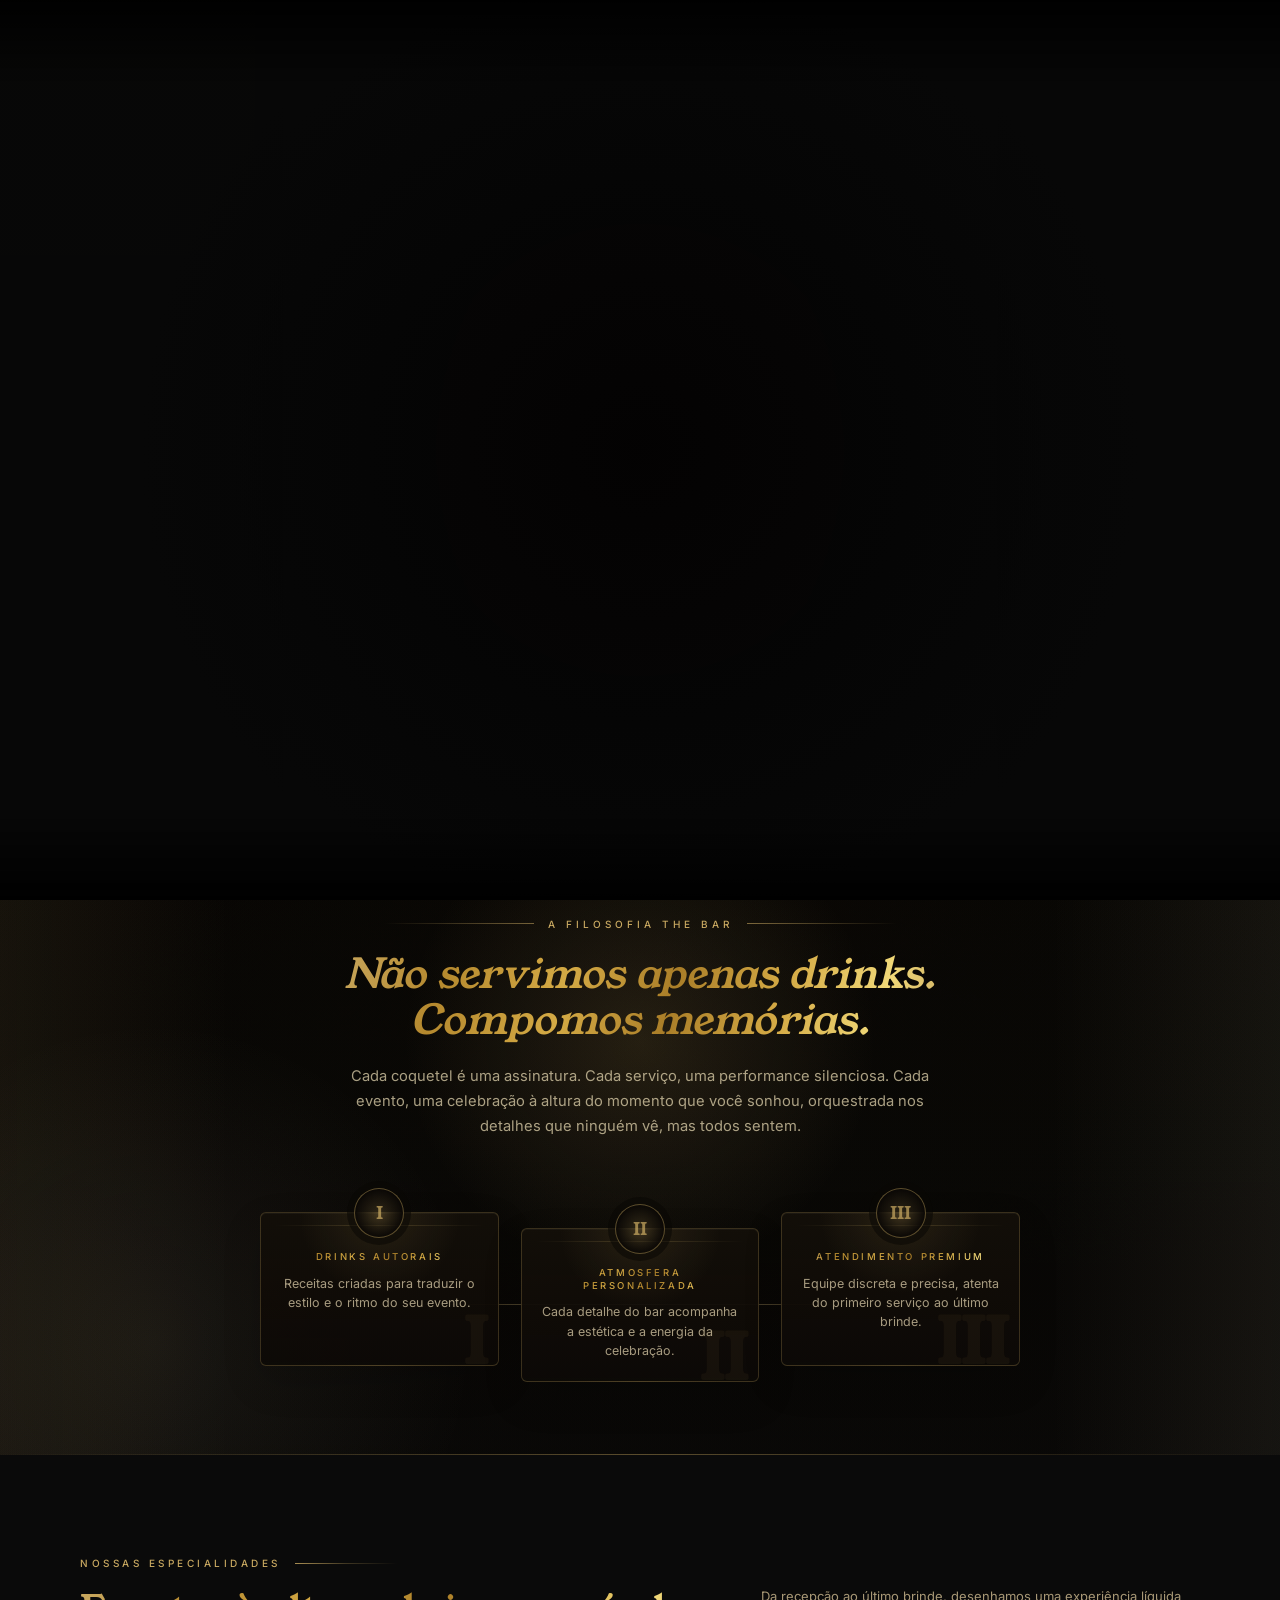
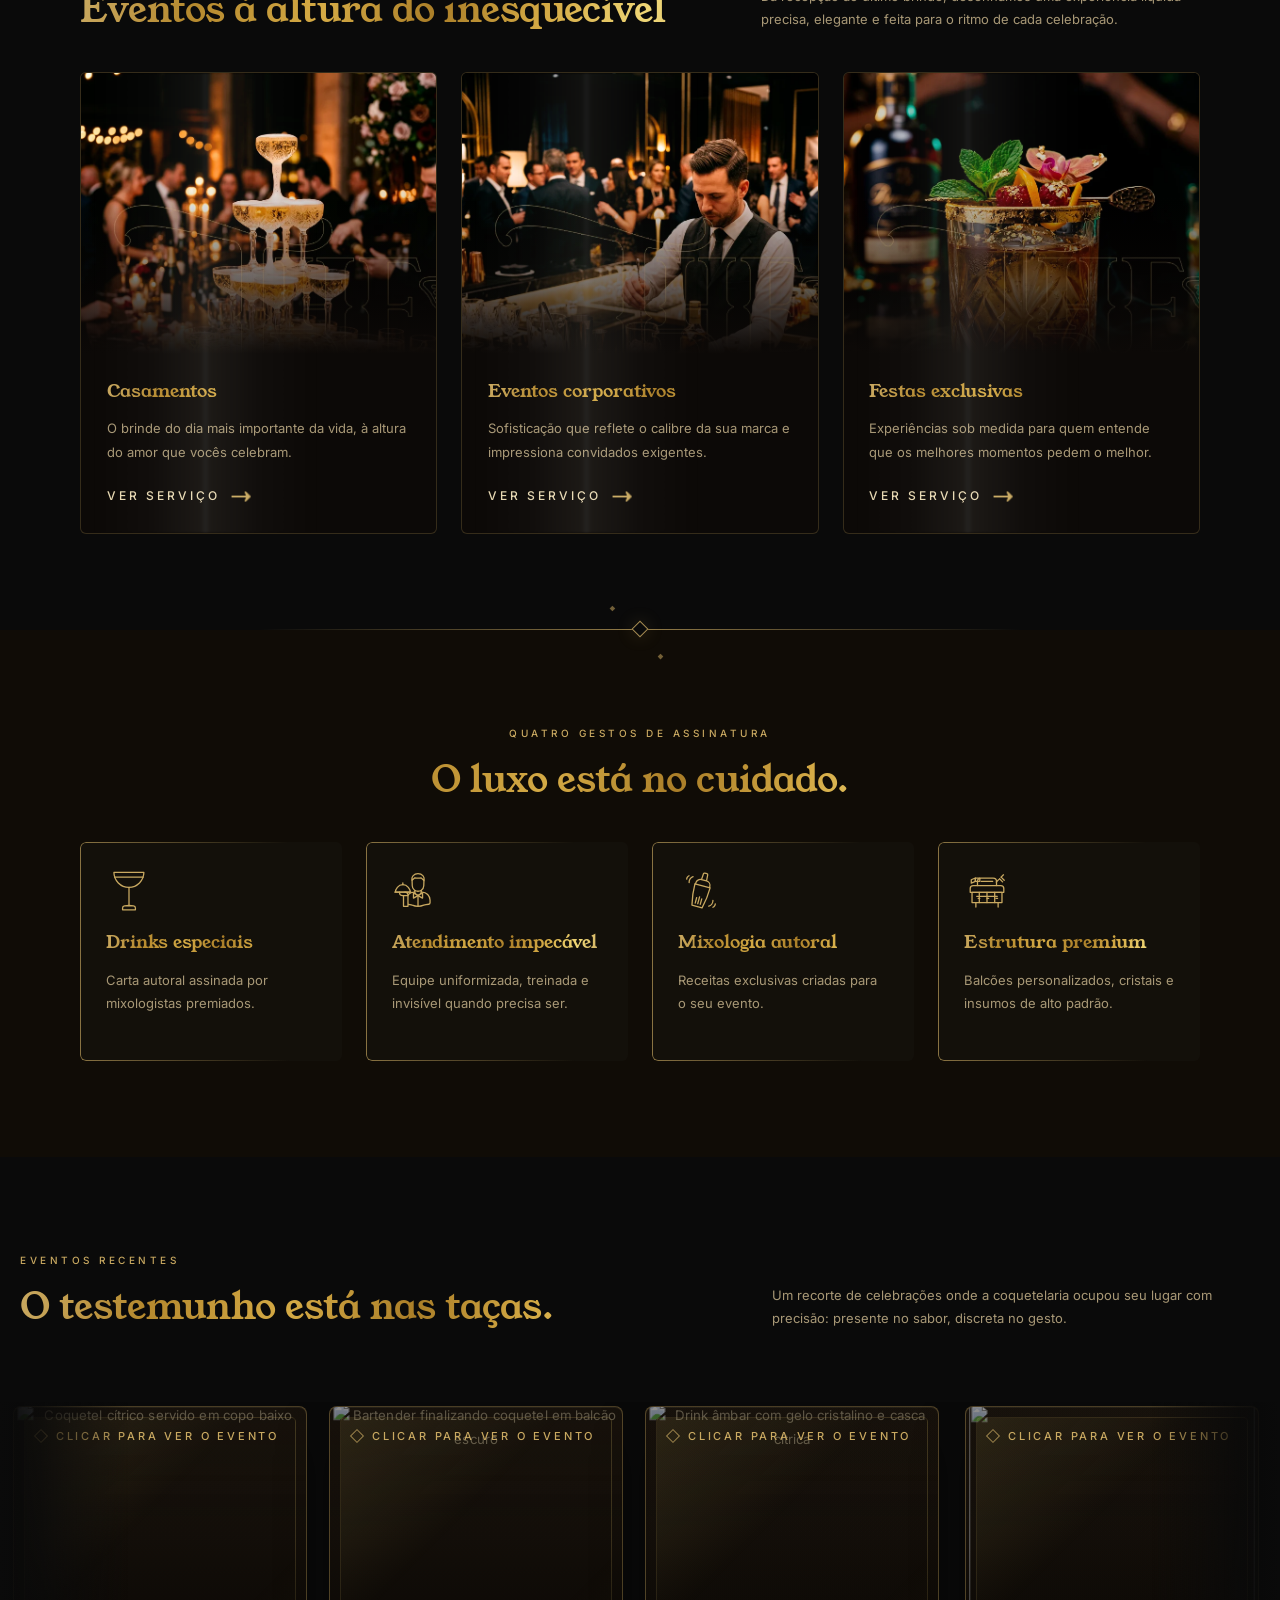
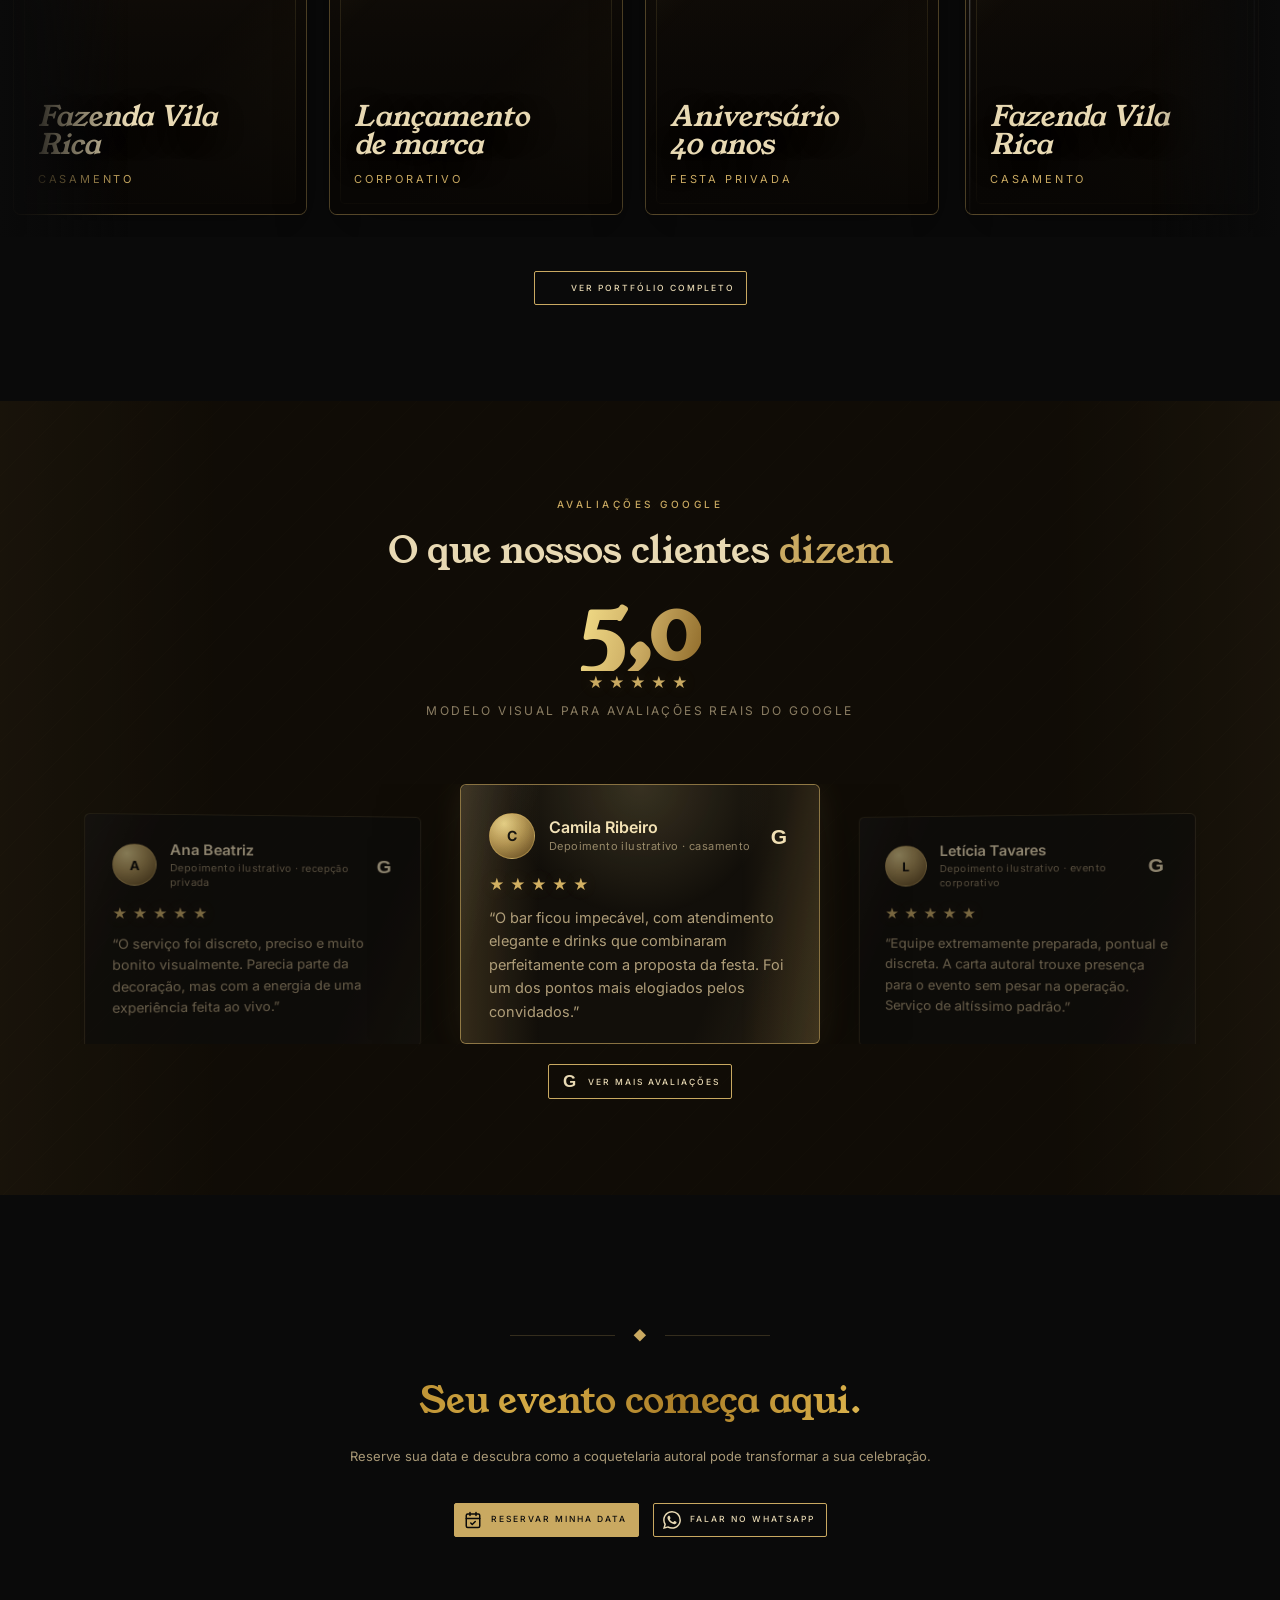
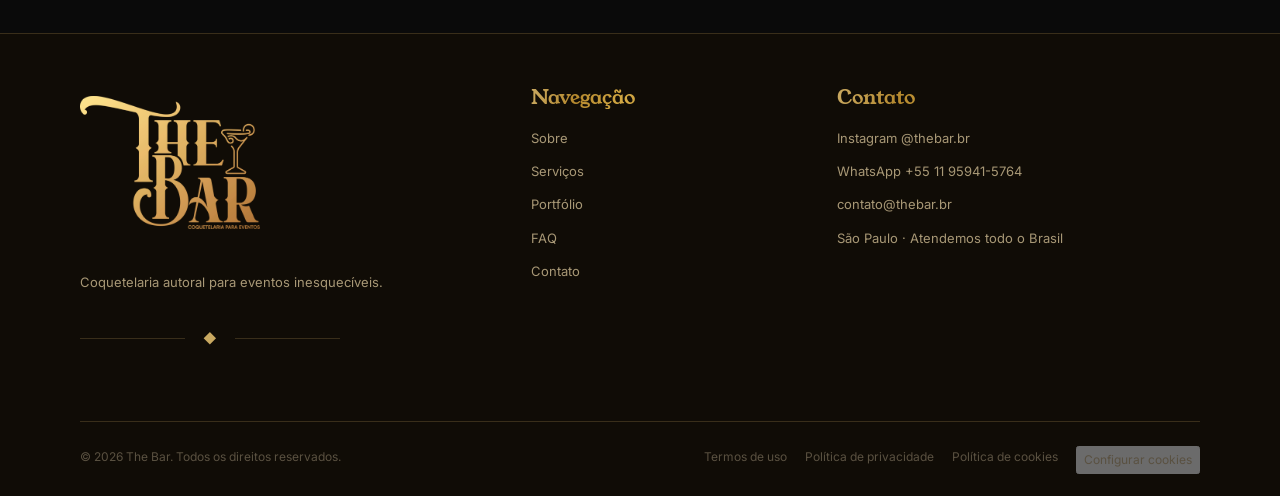
==== commit ed584f71: "Update home visuals and sharing assets" ====
--- a/index.html
+++ b/index.html
@@ -13,14 +13,26 @@
     <meta property="og:url" content="https://thebar.br/">
     <meta property="og:title" content="The Bar — Coquetelaria de Luxo para Eventos">
     <meta property="og:description" content="Coquetelaria autoral, atendimento impec&#225;vel e mixologia premium para celebra&#231;&#245;es que merecem mais do que bebidas.">
-    <meta property="og:image" content="https://images.unsplash.com/photo-1514362545857-3bc16c4c7d1b?auto=format&fit=crop&w=1200&h=630&q=82">
+    <meta property="og:image" content="https://thebar.br/assets/img/social-share.png?v=20260430">
+    <meta property="og:image:url" content="https://thebar.br/assets/img/social-share.png?v=20260430">
+    <meta property="og:image:secure_url" content="https://thebar.br/assets/img/social-share.png?v=20260430">
+    <meta property="og:image:type" content="image/png">
+    <meta property="og:image:width" content="1200">
+    <meta property="og:image:height" content="1200">
+    <meta property="og:image:alt" content="Logo The Bar em dourado centralizada sobre fundo preto com gradiente leve">
+    <meta name="twitter:card" content="summary_large_image">
+    <meta name="twitter:image" content="https://thebar.br/assets/img/social-share.png?v=20260430">
+    <meta name="twitter:image:alt" content="Logo The Bar em dourado centralizada sobre fundo preto com gradiente leve">
     <link rel="preconnect" href="https://fonts.googleapis.com">
     <link rel="preconnect" href="https://fonts.gstatic.com" crossorigin>
     <link href="https://fonts.googleapis.com/css2?family=Inter:wght@400;500&family=Playfair+Display:ital,wght@0,400;0,500;1,400&family=Young+Serif&display=swap" rel="stylesheet">
     <link rel="preconnect" href="https://cdn.lordicon.com">
     <link rel="preconnect" href="https://media.lordicon.com">
-    <link rel="icon" href="assets/img/favicon.svg" type="image/svg+xml">
+    <link rel="icon" href="assets/img/favicon.png" type="image/png">
+    <link rel="shortcut icon" href="assets/img/favicon.ico" sizes="any">
+    <link rel="apple-touch-icon" href="assets/img/apple-touch-icon.png">
     <link rel="stylesheet" href="assets/css/styles.css">
+    <link rel="preload" href="assets/video/home-bg.webm" as="video" type="video/webm">
     <script>document.documentElement.classList.add("js", "is-loading");</script>
     <script src="https://cdn.lordicon.com/lordicon.js" defer></script>
     <script type="application/ld+json">
@@ -30,6 +42,7 @@
         "name": "The Bar",
         "description": "Coquetelaria autoral, atendimento impecável e mixologia premium para celebrações que merecem mais do que bebidas.",
         "url": "https://thebar.br",
+        "image": "https://thebar.br/assets/img/social-share.png?v=20260430",
         "email": "contato@thebar.br",
         "telephone": "+55 11 95941-5764",
         "address": {
@@ -47,7 +60,7 @@
   <body data-page="/">
     <a class="skip-link" href="#conteudo">Pular para o conteúdo</a>
     <div class="site-loader" role="status" aria-label="Carregando The Bar">
-      <video class="loader-video" autoplay muted loop playsinline preload="auto" poster="https://images.unsplash.com/photo-1514362545857-3bc16c4c7d1b?auto=format&fit=crop&w=1600&q=80">
+      <video class="loader-video" autoplay muted loop playsinline preload="auto">
         <source src="assets/video/home-bg.webm" type="video/webm">
       </video>
       <div class="loader-scrim" aria-hidden="true"></div>
@@ -90,7 +103,7 @@
           style="--hero-image: url('https://images.unsplash.com/photo-1514362545857-3bc16c4c7d1b?auto=format&fit=crop&w=2200&q=82');"
           aria-label="The Bar, coquetelaria para eventos"
         >
-          <video class="hero-video" autoplay muted loop playsinline preload="auto" poster="https://images.unsplash.com/photo-1514362545857-3bc16c4c7d1b?auto=format&fit=crop&w=1600&q=80">
+          <video class="hero-video" autoplay muted loop playsinline preload="auto">
             <source src="assets/video/home-bg.webm" type="video/webm">
           </video>
           <div class="hero-inner" data-reveal>
@@ -295,15 +308,15 @@
                 <p>Receitas exclusivas criadas para o seu evento.</p>
               </article>
               <article class="pillar" data-reveal>
-                <img class="pillar-icon" src="assets/icons/champagne-flutes.svg" alt="" aria-hidden="true">
+                <img class="pillar-icon" src="assets/icons/custom-bar.svg" alt="" aria-hidden="true">
                 <h3>Estrutura premium</h3>
-                <p>Bares, cristais e insumos de alto padrão.</p>
-              </article>
-            </div>
-          </div>
-        </section>
-
-        <section class="section" aria-labelledby="portfolio-title">
+                <p>Balcões personalizados, cristais e insumos de alto padrão.</p>
+              </article>
+            </div>
+          </div>
+        </section>
+
+        <section class="section portfolio-albums-section" aria-labelledby="portfolio-title">
           <div class="wide">
             <div class="section-head" data-reveal>
               <div>
@@ -312,16 +325,37 @@
               </div>
               <p>Um recorte de celebrações onde a coquetelaria ocupou seu lugar com precisão: presente no sabor, discreta no gesto.</p>
             </div>
-            <div class="portfolio-grid">
-              <button class="portfolio-card" type="button" data-category="casamentos" data-lightbox-title="Fazenda Vila Rica" data-lightbox-text="Casamento para 220 convidados, com carta autoral assinada para o casal." data-img="https://images.unsplash.com/photo-1551024709-8f23befc6f87?auto=format&fit=crop&w=1400&q=82" data-reveal>
-                <img src="https://images.unsplash.com/photo-1551024709-8f23befc6f87?auto=format&fit=crop&w=900&q=80" alt="Coquetel cítrico servido em copo baixo" loading="lazy" decoding="async"><span class="portfolio-overlay"><strong>Fazenda Vila Rica</strong><span>Casamento</span></span>
-              </button>
-              <button class="portfolio-card" type="button" data-category="corporativos" data-lightbox-title="Lançamento de marca" data-lightbox-text="Bar corporativo com drinks alinhados à identidade visual da marca." data-img="https://images.unsplash.com/photo-1536935338788-846bb9981813?auto=format&fit=crop&w=1400&q=82" data-reveal>
-                <img src="https://images.unsplash.com/photo-1536935338788-846bb9981813?auto=format&fit=crop&w=900&q=80" alt="Bartender finalizando coquetel em balcão escuro" loading="lazy" decoding="async"><span class="portfolio-overlay"><strong>Lançamento de marca</strong><span>Corporativo</span></span>
-              </button>
-              <button class="portfolio-card" type="button" data-category="privadas" data-lightbox-title="Aniversário 40 anos" data-lightbox-text="Experiência privada com consultoria de menu e atendimento residencial." data-img="https://images.unsplash.com/photo-1572116469696-31de0f17cc34?auto=format&fit=crop&w=1400&q=82" data-reveal>
-                <img src="https://images.unsplash.com/photo-1572116469696-31de0f17cc34?auto=format&fit=crop&w=900&q=80" alt="Drink âmbar com gelo cristalino e casca cítrica" loading="lazy" decoding="async"><span class="portfolio-overlay"><strong>Aniversário 40 anos</strong><span>Festa privada</span></span>
-              </button>
+            <div class="portfolio-album-viewport" data-reveal>
+              <div class="portfolio-album-track">
+                <div class="portfolio-album-sequence">
+                  <button class="portfolio-card album-cover" type="button" data-category="casamentos" data-lightbox-title="Fazenda Vila Rica" data-lightbox-text="Casamento para 220 convidados, com carta autoral assinada para o casal." data-img="https://images.unsplash.com/photo-1551024709-8f23befc6f87?auto=format&fit=crop&w=1400&q=82" data-album-images="https://images.unsplash.com/photo-1551024709-8f23befc6f87?auto=format&fit=crop&w=1400&q=82|https://images.unsplash.com/photo-1514362545857-3bc16c4c7d1b?auto=format&fit=crop&w=1400&q=82|https://images.unsplash.com/photo-1527661591475-527312dd65f5?auto=format&fit=crop&w=1400&q=82">
+                    <img src="https://images.unsplash.com/photo-1551024709-8f23befc6f87?auto=format&fit=crop&w=900&q=80" alt="Coquetel cítrico servido em copo baixo" loading="lazy" decoding="async">
+                    <span class="portfolio-overlay"><span class="album-hint">Clicar para ver o evento</span><strong>Fazenda Vila Rica</strong><span>Casamento</span></span>
+                  </button>
+                  <button class="portfolio-card album-cover" type="button" data-category="corporativos" data-lightbox-title="Lançamento de marca" data-lightbox-text="Bar corporativo com drinks alinhados à identidade visual da marca." data-img="https://images.unsplash.com/photo-1536935338788-846bb9981813?auto=format&fit=crop&w=1400&q=82" data-album-images="https://images.unsplash.com/photo-1536935338788-846bb9981813?auto=format&fit=crop&w=1400&q=82|https://images.unsplash.com/photo-1544145945-f90425340c7e?auto=format&fit=crop&w=1400&q=82|https://images.unsplash.com/photo-1470337458703-46ad1756a187?auto=format&fit=crop&w=1400&q=82">
+                    <img src="https://images.unsplash.com/photo-1536935338788-846bb9981813?auto=format&fit=crop&w=900&q=80" alt="Bartender finalizando coquetel em balcão escuro" loading="lazy" decoding="async">
+                    <span class="portfolio-overlay"><span class="album-hint">Clicar para ver o evento</span><strong>Lançamento de marca</strong><span>Corporativo</span></span>
+                  </button>
+                  <button class="portfolio-card album-cover" type="button" data-category="privadas" data-lightbox-title="Aniversário 40 anos" data-lightbox-text="Experiência privada com consultoria de menu e atendimento residencial." data-img="https://images.unsplash.com/photo-1572116469696-31de0f17cc34?auto=format&fit=crop&w=1400&q=82" data-album-images="https://images.unsplash.com/photo-1572116469696-31de0f17cc34?auto=format&fit=crop&w=1400&q=82|https://images.unsplash.com/photo-1550966871-3ed3cdb5ed0c?auto=format&fit=crop&w=1400&q=82|https://images.unsplash.com/photo-1527661591475-527312dd65f5?auto=format&fit=crop&w=1400&q=82">
+                    <img src="https://images.unsplash.com/photo-1572116469696-31de0f17cc34?auto=format&fit=crop&w=900&q=80" alt="Drink âmbar com gelo cristalino e casca cítrica" loading="lazy" decoding="async">
+                    <span class="portfolio-overlay"><span class="album-hint">Clicar para ver o evento</span><strong>Aniversário 40 anos</strong><span>Festa privada</span></span>
+                  </button>
+                </div>
+                <div class="portfolio-album-sequence" aria-hidden="true">
+                  <button class="portfolio-card album-cover" type="button" tabindex="-1" data-category="casamentos" data-lightbox-title="Fazenda Vila Rica" data-lightbox-text="Casamento para 220 convidados, com carta autoral assinada para o casal." data-img="https://images.unsplash.com/photo-1551024709-8f23befc6f87?auto=format&fit=crop&w=1400&q=82" data-album-images="https://images.unsplash.com/photo-1551024709-8f23befc6f87?auto=format&fit=crop&w=1400&q=82|https://images.unsplash.com/photo-1514362545857-3bc16c4c7d1b?auto=format&fit=crop&w=1400&q=82|https://images.unsplash.com/photo-1527661591475-527312dd65f5?auto=format&fit=crop&w=1400&q=82">
+                    <img src="https://images.unsplash.com/photo-1551024709-8f23befc6f87?auto=format&fit=crop&w=900&q=80" alt="" loading="lazy" decoding="async">
+                    <span class="portfolio-overlay"><span class="album-hint">Clicar para ver o evento</span><strong>Fazenda Vila Rica</strong><span>Casamento</span></span>
+                  </button>
+                  <button class="portfolio-card album-cover" type="button" tabindex="-1" data-category="corporativos" data-lightbox-title="Lançamento de marca" data-lightbox-text="Bar corporativo com drinks alinhados à identidade visual da marca." data-img="https://images.unsplash.com/photo-1536935338788-846bb9981813?auto=format&fit=crop&w=1400&q=82" data-album-images="https://images.unsplash.com/photo-1536935338788-846bb9981813?auto=format&fit=crop&w=1400&q=82|https://images.unsplash.com/photo-1544145945-f90425340c7e?auto=format&fit=crop&w=1400&q=82|https://images.unsplash.com/photo-1470337458703-46ad1756a187?auto=format&fit=crop&w=1400&q=82">
+                    <img src="https://images.unsplash.com/photo-1536935338788-846bb9981813?auto=format&fit=crop&w=900&q=80" alt="" loading="lazy" decoding="async">
+                    <span class="portfolio-overlay"><span class="album-hint">Clicar para ver o evento</span><strong>Lançamento de marca</strong><span>Corporativo</span></span>
+                  </button>
+                  <button class="portfolio-card album-cover" type="button" tabindex="-1" data-category="privadas" data-lightbox-title="Aniversário 40 anos" data-lightbox-text="Experiência privada com consultoria de menu e atendimento residencial." data-img="https://images.unsplash.com/photo-1572116469696-31de0f17cc34?auto=format&fit=crop&w=1400&q=82" data-album-images="https://images.unsplash.com/photo-1572116469696-31de0f17cc34?auto=format&fit=crop&w=1400&q=82|https://images.unsplash.com/photo-1550966871-3ed3cdb5ed0c?auto=format&fit=crop&w=1400&q=82|https://images.unsplash.com/photo-1527661591475-527312dd65f5?auto=format&fit=crop&w=1400&q=82">
+                    <img src="https://images.unsplash.com/photo-1572116469696-31de0f17cc34?auto=format&fit=crop&w=900&q=80" alt="" loading="lazy" decoding="async">
+                    <span class="portfolio-overlay"><span class="album-hint">Clicar para ver o evento</span><strong>Aniversário 40 anos</strong><span>Festa privada</span></span>
+                  </button>
+                </div>
+              </div>
             </div>
             <div class="btn-row" style="justify-content:center" data-reveal>
               <a class="btn" href="portfolio/"><lord-icon class="btn-icon" src="https://cdn.lordicon.com/cnpvyndp.json" data-icon-loop="4000" stroke="light" colors="primary:#e8d9b3,secondary:#c9a961" aria-hidden="true"></lord-icon>Ver portfólio completo</a>
@@ -329,32 +363,105 @@
           </div>
         </section>
 
-        <section class="section alt" aria-labelledby="proof-title">
+        <section class="section alt google-reviews-section" aria-labelledby="proof-title">
           <div class="container">
-            <div class="section-head center" data-reveal>
-              <p class="eyebrow">Quem já brindou conosco</p>
-              <h2 id="proof-title">Memórias servidas com precisão.</h2>
-            </div>
-            <div class="testimonial-shell" data-reveal>
-              <article class="testimonial is-active" data-testimonial>
-                <p>“A The Bar transformou nosso casamento em algo que nossos convidados ainda comentam um ano depois.”</p>
-                <strong>Camila & Rafael</strong>
-                <span>Casamento, Fazenda Vila Rica</span>
-              </article>
-              <article class="testimonial" data-testimonial>
-                <p>“Profissionalismo cirúrgico e drinks que viraram assunto da diretoria. Voltaremos sempre.”</p>
-                <strong>Marina S.</strong>
-                <span>Diretora de Marketing</span>
-              </article>
-              <article class="testimonial" data-testimonial>
-                <p>“Cada detalhe pensado. Cada copo, uma surpresa. Atendimento de outro nível.”</p>
-                <strong>Felipe A.</strong>
-                <span>Aniversário 40 anos</span>
-              </article>
-              <div class="testimonial-controls" aria-label="Controle de depoimentos">
-                <button class="icon-btn" type="button" data-testimonial-prev aria-label="Depoimento anterior">‹</button>
-                <button class="icon-btn" type="button" data-testimonial-next aria-label="Próximo depoimento">›</button>
-              </div>
+            <div class="google-reviews-head" data-reveal>
+              <p class="eyebrow">Avaliações Google</p>
+              <h2 class="google-reviews-title" id="proof-title">O que nossos clientes <span>dizem</span></h2>
+              <div class="google-rating" aria-label="Nota 5 de 5">
+                <strong>5,0</strong>
+                <span class="google-stars" aria-hidden="true">★★★★★</span>
+                <p>Modelo visual para avaliações reais do Google</p>
+              </div>
+            </div>
+
+            <div class="google-review-carousel" data-google-reviews-carousel data-reveal aria-label="Depoimentos de clientes">
+              <div class="google-review-stage">
+              <article class="google-review-card">
+                <div class="google-review-top">
+                  <span class="review-avatar" aria-hidden="true">C</span>
+                  <div>
+                    <h3>Camila Ribeiro</h3>
+                    <p>Depoimento ilustrativo · casamento</p>
+                  </div>
+                  <span class="google-mark" aria-label="Google">G</span>
+                </div>
+                <span class="review-stars" aria-hidden="true">★★★★★</span>
+                <p>“O bar ficou impecável, com atendimento elegante e drinks que combinaram perfeitamente com a proposta da festa. Foi um dos pontos mais elogiados pelos convidados.”</p>
+              </article>
+
+              <article class="google-review-card">
+                <div class="google-review-top">
+                  <span class="review-avatar" aria-hidden="true">L</span>
+                  <div>
+                    <h3>Letícia Tavares</h3>
+                    <p>Depoimento ilustrativo · evento corporativo</p>
+                  </div>
+                  <span class="google-mark" aria-label="Google">G</span>
+                </div>
+                <span class="review-stars" aria-hidden="true">★★★★★</span>
+                <p>“Equipe extremamente preparada, pontual e discreta. A carta autoral trouxe presença para o evento sem pesar na operação. Serviço de altíssimo padrão.”</p>
+              </article>
+
+              <article class="google-review-card">
+                <div class="google-review-top">
+                  <span class="review-avatar" aria-hidden="true">R</span>
+                  <div>
+                    <h3>Rafael Andrade</h3>
+                    <p>Depoimento ilustrativo · festa exclusiva</p>
+                  </div>
+                  <span class="google-mark" aria-label="Google">G</span>
+                </div>
+                <span class="review-stars" aria-hidden="true">★★★★★</span>
+                <p>“A estrutura personalizada fez toda a diferença. Tudo parecia pensado para a casa, para os convidados e para o ritmo da noite. Experiência memorável.”</p>
+              </article>
+
+              <article class="google-review-card">
+                <div class="google-review-top">
+                  <span class="review-avatar" aria-hidden="true">M</span>
+                  <div>
+                    <h3>Marina Costa</h3>
+                    <p>Depoimento ilustrativo · aniversário</p>
+                  </div>
+                  <span class="google-mark" aria-label="Google">G</span>
+                </div>
+                <span class="review-stars" aria-hidden="true">★★★★★</span>
+                <p>“A equipe conduziu tudo com uma naturalidade rara. Os drinks eram lindos, bem executados e o atendimento aconteceu no tempo certo durante toda a festa.”</p>
+              </article>
+
+              <article class="google-review-card">
+                <div class="google-review-top">
+                  <span class="review-avatar" aria-hidden="true">F</span>
+                  <div>
+                    <h3>Felipe Martins</h3>
+                    <p>Depoimento ilustrativo · confraternização</p>
+                  </div>
+                  <span class="google-mark" aria-label="Google">G</span>
+                </div>
+                <span class="review-stars" aria-hidden="true">★★★★★</span>
+                <p>“Do primeiro contato ao encerramento, tudo foi organizado com cuidado. O balcão ficou sofisticado e a carta de coquetéis elevou o clima do evento.”</p>
+              </article>
+
+              <article class="google-review-card">
+                <div class="google-review-top">
+                  <span class="review-avatar" aria-hidden="true">A</span>
+                  <div>
+                    <h3>Ana Beatriz</h3>
+                    <p>Depoimento ilustrativo · recepção privada</p>
+                  </div>
+                  <span class="google-mark" aria-label="Google">G</span>
+                </div>
+                <span class="review-stars" aria-hidden="true">★★★★★</span>
+                <p>“O serviço foi discreto, preciso e muito bonito visualmente. Parecia parte da decoração, mas com a energia de uma experiência feita ao vivo.”</p>
+              </article>
+              </div>
+            </div>
+
+            <div class="google-reviews-action" data-reveal>
+              <a class="btn" href="https://www.google.com/search?q=The+Bar+coquetelaria+para+eventos+avalia%C3%A7%C3%B5es" target="_blank" rel="noopener" aria-label="Ver mais avaliações da The Bar no Google">
+                <span class="google-mark google-mark-inline" aria-hidden="true">G</span>
+                Ver mais avaliações
+              </a>
             </div>
           </div>
         </section>
@@ -439,7 +546,11 @@
     <div class="lightbox" id="lightbox" aria-hidden="true" role="dialog" aria-modal="true" aria-labelledby="lightbox-title">
       <div class="lightbox-panel">
         <button class="icon-btn lightbox-close" type="button" aria-label="Fechar portfólio">×</button>
-        <img id="lightbox-img" src="" alt="">
+        <div class="album-lightbox-stage" data-album-stage aria-live="polite">
+          <img id="lightbox-img" src="" alt="">
+        </div>
+        <button class="icon-btn album-lightbox-nav album-lightbox-prev" type="button" data-album-prev aria-label="Imagem anterior">‹</button>
+        <button class="icon-btn album-lightbox-nav album-lightbox-next" type="button" data-album-next aria-label="Próxima imagem">›</button>
         <div class="lightbox-copy">
           <h2 id="lightbox-title"></h2>
           <p id="lightbox-text"></p>
--- a/assets/css/styles.css
+++ b/assets/css/styles.css
@@ -138,19 +138,49 @@
         display: none;
         place-items: center;
         overflow: hidden;
-        background: var(--obsidian);
+        background: #020100;
         opacity: 1;
+        transform: scale(1);
         visibility: visible;
-        transition: opacity 700ms var(--ease), visibility 700ms var(--ease);
+        transition:
+          opacity 820ms cubic-bezier(0.19, 1, 0.22, 1),
+          transform 980ms cubic-bezier(0.19, 1, 0.22, 1),
+          filter 820ms cubic-bezier(0.19, 1, 0.22, 1),
+          visibility 820ms cubic-bezier(0.19, 1, 0.22, 1);
       }
 
       .js .site-loader {
         display: grid;
       }
 
+      .site-loader::before,
+      .site-loader::after {
+        content: "";
+        position: absolute;
+        left: 0;
+        z-index: 3;
+        width: 100%;
+        height: clamp(44px, 9vh, 86px);
+        background: linear-gradient(180deg, rgba(0, 0, 0, 0.88), rgba(0, 0, 0, 0));
+        pointer-events: none;
+      }
+
+      .site-loader::before {
+        top: 0;
+        animation: loader-letterbox-top 2.1s cubic-bezier(0.19, 1, 0.22, 1) both;
+      }
+
+      .site-loader::after {
+        bottom: 0;
+        background: linear-gradient(0deg, rgba(0, 0, 0, 0.9), rgba(0, 0, 0, 0));
+        animation: loader-letterbox-bottom 2.1s cubic-bezier(0.19, 1, 0.22, 1) both;
+      }
+
       .site-loader.is-hidden {
         opacity: 0;
+        filter: saturate(0.88) brightness(1.12);
         pointer-events: none;
+        transform: scale(1.018);
         visibility: hidden;
       }
 
@@ -163,54 +193,143 @@
       .loader-video {
         width: 100%;
         height: 100%;
+        background: #020100;
         object-fit: cover;
-        filter: saturate(0.75) brightness(0.6);
+        opacity: 0.96;
+        filter: saturate(0.78) brightness(0.56) contrast(1.12);
+        transform: scale(1.095);
+        animation: loader-video-cinema 2.55s cubic-bezier(0.19, 1, 0.22, 1) both;
+        will-change: opacity, transform, filter;
+      }
+
+      .site-loader:not(.is-video-active) .loader-video,
+      .site-loader:not(.is-video-active) .loader-logo {
+        opacity: 0;
+        animation: none;
       }
 
       .loader-scrim {
         background:
-          radial-gradient(circle at center, rgba(10, 10, 10, 0.38), rgba(10, 10, 10, 0.84) 62%),
-          rgba(10, 10, 10, 0.38);
+          radial-gradient(circle at center, rgba(10, 10, 10, 0.16), rgba(10, 10, 10, 0.82) 68%),
+          linear-gradient(90deg, rgba(0, 0, 0, 0.62), transparent 37%, transparent 63%, rgba(0, 0, 0, 0.62)),
+          rgba(10, 10, 10, 0.24);
+        animation: loader-scrim-cinema 2.45s cubic-bezier(0.19, 1, 0.22, 1) both;
+        will-change: opacity;
       }
 
       .loader-logo {
         position: relative;
-        z-index: 1;
-        width: clamp(190px, 28vw, 360px);
+        z-index: 4;
+        width: clamp(220px, 29vw, 398px);
         height: auto;
-        opacity: 0.72;
-        animation: loader-focus 2.1s var(--ease) infinite;
-        filter: blur(12px);
+        opacity: 0;
+        animation: loader-focus 2.45s cubic-bezier(0.19, 1, 0.22, 1) both;
+        filter: blur(16px);
+        will-change: opacity, transform, filter;
+      }
+
+      .site-loader.is-hidden .loader-video {
+        animation: none;
+        opacity: 0.74;
+        filter: saturate(0.58) brightness(0.7) contrast(1.18);
+        transform: scale(1.035);
+        transition:
+          opacity 820ms cubic-bezier(0.19, 1, 0.22, 1),
+          transform 980ms cubic-bezier(0.19, 1, 0.22, 1),
+          filter 820ms cubic-bezier(0.19, 1, 0.22, 1);
+      }
+
+      .site-loader.is-hidden .loader-logo {
+        animation: none;
+        opacity: 0;
+        filter: blur(14px);
+        transform: scale(1.035);
+        transition:
+          opacity 560ms cubic-bezier(0.19, 1, 0.22, 1),
+          transform 760ms cubic-bezier(0.19, 1, 0.22, 1),
+          filter 560ms cubic-bezier(0.19, 1, 0.22, 1);
       }
 
       @keyframes loader-focus {
         0% {
-          filter: blur(13px);
-          opacity: 0.35;
-          transform: scale(0.96);
-        }
-
-        38% {
+          filter: blur(18px);
+          opacity: 0;
+          transform: scale(0.94);
+        }
+
+        28% {
           filter: blur(0);
           opacity: 1;
           transform: scale(1);
         }
 
-        62% {
-          filter: blur(2px);
+        76% {
+          filter: blur(0);
+          opacity: 0.96;
+          transform: scale(1);
+        }
+
+        100% {
+          filter: blur(4px);
+          opacity: 0.5;
+          transform: scale(0.975);
+        }
+      }
+
+      @keyframes loader-video-cinema {
+        0% {
+          opacity: 0.98;
+          filter: saturate(0.62) brightness(0.42) contrast(1.18);
+          transform: scale(1.14);
+        }
+
+        46% {
+          opacity: 1;
+          filter: saturate(0.78) brightness(0.58) contrast(1.1);
+        }
+
+        100% {
+          opacity: 0.96;
+          filter: saturate(0.76) brightness(0.54) contrast(1.14);
+          transform: scale(1.085);
+        }
+      }
+
+      @keyframes loader-scrim-cinema {
+        0% {
+          opacity: 0.96;
+        }
+
+        48% {
           opacity: 0.76;
-          transform: scale(0.99);
-        }
-
-        78% {
-          filter: blur(0);
+        }
+
+        100% {
+          opacity: 0.88;
+        }
+      }
+
+      @keyframes loader-letterbox-top {
+        0% {
+          transform: translateY(-22px);
+          opacity: 0;
+        }
+
+        100% {
+          transform: translateY(0);
           opacity: 1;
         }
+      }
+
+      @keyframes loader-letterbox-bottom {
+        0% {
+          transform: translateY(22px);
+          opacity: 0;
+        }
 
         100% {
-          filter: blur(10px);
-          opacity: 0.48;
-          transform: scale(0.97);
+          transform: translateY(0);
+          opacity: 1;
         }
       }
 
@@ -234,6 +353,7 @@
 
       .services-section {
         position: relative;
+        z-index: 1;
       }
 
       .services-section::before,
@@ -1541,6 +1661,171 @@
         text-transform: uppercase;
       }
 
+      @keyframes portfolio-album-marquee {
+        from {
+          transform: translateX(0);
+        }
+
+        to {
+          transform: translateX(-50%);
+        }
+      }
+
+      .portfolio-albums-section {
+        overflow: hidden;
+      }
+
+      .portfolio-albums-section .section-head {
+        margin-bottom: clamp(38px, 4vw, 56px);
+      }
+
+      .portfolio-album-viewport {
+        position: relative;
+        width: 100vw;
+        margin: 0 calc(50% - 50vw);
+        overflow: hidden;
+      }
+
+      .portfolio-album-viewport::before,
+      .portfolio-album-viewport::after {
+        content: "";
+        position: absolute;
+        top: -1px;
+        bottom: -1px;
+        z-index: 4;
+        width: clamp(44px, 10vw, 160px);
+        pointer-events: none;
+      }
+
+      .portfolio-album-viewport::before {
+        left: 0;
+        background:
+          linear-gradient(90deg, var(--obsidian), rgba(10, 10, 10, 0.82) 32%, transparent);
+      }
+
+      .portfolio-album-viewport::after {
+        right: 0;
+        background:
+          linear-gradient(270deg, var(--obsidian), rgba(10, 10, 10, 0.82) 32%, transparent);
+      }
+
+      .portfolio-album-track {
+        display: flex;
+        width: max-content;
+        animation: portfolio-album-marquee 34s linear infinite;
+      }
+
+      .portfolio-album-sequence {
+        display: flex;
+        flex: 0 0 auto;
+        gap: clamp(16px, 1.7vw, 26px);
+        padding: 4px clamp(8px, 1vw, 14px) 22px;
+      }
+
+      .portfolio-albums-section .album-cover {
+        position: relative;
+        width: clamp(250px, 23vw, 360px);
+        min-height: 0;
+        aspect-ratio: 0.72;
+        border-color: rgba(201, 169, 97, 0.34);
+        border-radius: 8px;
+        background:
+          linear-gradient(180deg, rgba(28, 21, 13, 0.88), rgba(8, 6, 4, 0.96));
+        box-shadow:
+          inset 0 1px 0 rgba(255, 246, 218, 0.08),
+          0 22px 54px rgba(0, 0, 0, 0.28);
+        transform: translateZ(0);
+      }
+
+      .portfolio-albums-section .album-cover::before {
+        content: "";
+        position: absolute;
+        inset: 10px;
+        z-index: 2;
+        border: 1px solid rgba(201, 169, 97, 0.18);
+        border-radius: 5px;
+        background:
+          linear-gradient(135deg, rgba(240, 216, 120, 0.12), transparent 34%),
+          linear-gradient(315deg, rgba(201, 169, 97, 0.1), transparent 38%);
+        pointer-events: none;
+      }
+
+      .portfolio-albums-section .album-cover img {
+        width: 100%;
+        height: 100%;
+        min-height: 0;
+        object-fit: cover;
+        filter: saturate(0.82) brightness(0.66);
+        transform: scale(1.02);
+        transition: transform 900ms var(--ease), filter 900ms var(--ease);
+      }
+
+      .portfolio-albums-section .album-cover:hover img,
+      .portfolio-albums-section .album-cover:focus-visible img {
+        filter: saturate(0.98) brightness(0.82);
+        transform: scale(1.07);
+      }
+
+      .portfolio-albums-section .portfolio-overlay {
+        inset: 0;
+        z-index: 3;
+        display: grid;
+        align-content: end;
+        justify-items: start;
+        padding: 24px;
+        background:
+          linear-gradient(180deg, rgba(8, 6, 4, 0.12), transparent 34%),
+          linear-gradient(0deg, rgba(8, 6, 4, 0.94), rgba(8, 6, 4, 0.05) 66%);
+        opacity: 1;
+        text-align: left;
+        transform: none;
+        pointer-events: none;
+      }
+
+      .portfolio-albums-section .portfolio-overlay strong {
+        display: block;
+        max-width: 11ch;
+        color: var(--champagne);
+        font-size: clamp(24px, 2.2vw, 36px);
+        font-style: italic;
+        line-height: 0.98;
+        text-align: left;
+        text-shadow: 0 8px 24px rgba(0, 0, 0, 0.62);
+      }
+
+      .portfolio-albums-section .portfolio-overlay > span:last-child {
+        display: block;
+        width: 100%;
+        margin-top: 12px;
+        text-align: left;
+      }
+
+      .album-hint {
+        position: absolute;
+        top: 22px;
+        left: 22px;
+        display: inline-flex;
+        width: fit-content;
+        max-width: calc(100% - 44px);
+        align-items: center;
+        justify-self: start;
+        gap: 10px;
+        color: rgba(232, 217, 179, 0.78);
+        font-size: 9px;
+        font-weight: 500;
+        letter-spacing: 2.2px;
+        line-height: 1.35;
+        text-transform: uppercase;
+      }
+
+      .album-hint::before {
+        content: "";
+        width: 8px;
+        height: 8px;
+        border: 1px solid rgba(201, 169, 97, 0.72);
+        transform: rotate(45deg);
+      }
+
       .testimonial-shell {
         position: relative;
         max-width: 860px;
@@ -1581,6 +1866,305 @@
         justify-content: center;
         gap: 12px;
         margin-top: 24px;
+      }
+
+      .google-reviews-section {
+        position: relative;
+        overflow: hidden;
+        background:
+          radial-gradient(circle at 50% 0%, rgba(201, 169, 97, 0.11), transparent 34%),
+          linear-gradient(180deg, rgba(16, 12, 6, 0.96), rgba(6, 5, 4, 0.98));
+      }
+
+      .google-reviews-section::before {
+        content: "";
+        position: absolute;
+        inset: 0;
+        background:
+          linear-gradient(90deg, rgba(201, 169, 97, 0.08), transparent 18%, transparent 82%, rgba(201, 169, 97, 0.08)),
+          linear-gradient(135deg, transparent 0 48%, rgba(201, 169, 97, 0.04) 49%, transparent 50% 100%);
+        background-size: auto, 38px 38px;
+        opacity: 0.62;
+        pointer-events: none;
+      }
+
+      .google-reviews-section .container {
+        position: relative;
+        z-index: 1;
+      }
+
+      .google-reviews-head {
+        max-width: 760px;
+        margin: 0 auto;
+        text-align: center;
+      }
+
+      .google-reviews-title {
+        margin-bottom: 18px;
+        background: none;
+        color: var(--champagne);
+        -webkit-text-fill-color: currentColor;
+      }
+
+      .google-reviews-title span {
+        color: var(--gold);
+        -webkit-text-fill-color: var(--gold);
+      }
+
+      .google-rating {
+        display: grid;
+        justify-items: center;
+        gap: 4px;
+        margin-top: 14px;
+      }
+
+      .google-rating strong {
+        display: block;
+        background: linear-gradient(105deg, #f5e08a, #c9a961 54%, #8f6b2a);
+        background-clip: text;
+        color: transparent;
+        font-family: var(--font-serif);
+        font-size: clamp(58px, 7vw, 86px);
+        line-height: 0.94;
+        -webkit-background-clip: text;
+        -webkit-text-fill-color: transparent;
+      }
+
+      .google-stars,
+      .review-stars {
+        display: inline-flex;
+        color: var(--gold);
+        font-size: 15px;
+        letter-spacing: 5px;
+        line-height: 1;
+        text-shadow: 0 0 16px rgba(201, 169, 97, 0.16);
+      }
+
+      .google-rating p {
+        margin: 8px 0 0;
+        color: var(--bronze);
+        font-size: 12px;
+        letter-spacing: 2.4px;
+        line-height: 1.5;
+        text-transform: uppercase;
+      }
+
+      .google-review-carousel {
+        --review-card-width: min(32vw, 360px);
+        --review-side-shift: min(31vw, 384px);
+        position: relative;
+        margin-top: clamp(44px, 6vw, 64px);
+        overflow: hidden;
+        touch-action: pan-y;
+      }
+
+      .google-review-stage {
+        position: relative;
+        height: clamp(260px, 20vw, 286px);
+        perspective: 1100px;
+        isolation: isolate;
+      }
+
+      .google-review-card {
+        position: absolute;
+        top: 0;
+        left: 50%;
+        display: flex;
+        width: var(--review-card-width);
+        height: 100%;
+        min-height: 0;
+        flex-direction: column;
+        overflow: hidden;
+        border: 1px solid rgba(201, 169, 97, 0.18);
+        border-radius: 6px;
+        background:
+          linear-gradient(112deg, rgba(255, 255, 255, 0.035), transparent 18%, transparent 78%, rgba(201, 169, 97, 0.055)),
+          rgba(15, 13, 11, 0.84);
+        box-shadow: 0 16px 54px rgba(0, 0, 0, 0.24);
+        filter: brightness(0.64) saturate(0.86);
+        opacity: 0;
+        padding: clamp(22px, 2.4vw, 28px);
+        pointer-events: none;
+        transform: translateX(-50%) translateY(28px) scale(0.78);
+        transform-origin: center;
+        transition:
+          opacity 680ms var(--ease),
+          filter 760ms var(--ease),
+          border-color 760ms var(--ease),
+          background-color 760ms var(--ease),
+          box-shadow 760ms var(--ease),
+          transform 900ms cubic-bezier(0.22, 1, 0.36, 1);
+        will-change: opacity, filter, transform;
+      }
+
+      .google-review-card.is-prev,
+      .google-review-card.is-next {
+        z-index: 1;
+        filter: brightness(0.76) saturate(0.9);
+        opacity: 0.78;
+      }
+
+      .google-review-card.is-prev {
+        transform: translateX(calc(-50% - var(--review-side-shift) + var(--review-drag-soft, 0px))) translateY(18px) scale(0.9) rotateY(7deg);
+      }
+
+      .google-review-card.is-next {
+        transform: translateX(calc(-50% + var(--review-side-shift) + var(--review-drag-soft, 0px))) translateY(18px) scale(0.9) rotateY(-7deg);
+      }
+
+      .google-review-card.is-active {
+        z-index: 3;
+        border-color: rgba(201, 169, 97, 0.62);
+        background:
+          linear-gradient(112deg, rgba(255, 255, 255, 0.06), transparent 18%, transparent 72%, rgba(201, 169, 97, 0.13)),
+          rgba(18, 15, 11, 0.96);
+        box-shadow:
+          0 24px 84px rgba(0, 0, 0, 0.4),
+          0 0 34px rgba(201, 169, 97, 0.13);
+        filter: brightness(1.04) saturate(1.04);
+        opacity: 1;
+        pointer-events: auto;
+        transform: translateX(calc(-50% + var(--review-drag, 0px))) translateY(0) scale(1);
+      }
+
+      .google-review-carousel.is-dragging .google-review-card {
+        transition-duration: 0ms;
+      }
+
+      .google-review-card::before {
+        content: "";
+        position: absolute;
+        inset: 0;
+        border-radius: inherit;
+        background:
+          linear-gradient(90deg, rgba(201, 169, 97, 0.18), transparent 22%, transparent 78%, rgba(201, 169, 97, 0.12)),
+          radial-gradient(circle at 50% 0%, rgba(248, 226, 151, 0.16), transparent 42%);
+        opacity: 0;
+        pointer-events: none;
+        transition: opacity 520ms var(--ease);
+      }
+
+      .google-review-card::after {
+        content: "";
+        position: absolute;
+        top: -40%;
+        bottom: -40%;
+        left: -54%;
+        width: 36%;
+        background: linear-gradient(104deg, transparent, rgba(255, 246, 218, 0.17) 48%, transparent 100%);
+        opacity: 0;
+        pointer-events: none;
+        transform: skewX(-18deg);
+      }
+
+      .google-review-card.is-active::after {
+        animation: google-review-center-sheen 3.5s ease-in-out infinite;
+      }
+
+      .google-review-card.is-active::before,
+      .google-review-card:hover::before {
+        opacity: 1;
+      }
+
+      .google-review-card:hover {
+        border-color: rgba(201, 169, 97, 0.48);
+        background-color: rgba(20, 17, 13, 0.92);
+      }
+
+      @keyframes google-review-center-sheen {
+        0%, 48% {
+          opacity: 0;
+          transform: skewX(-18deg) translateX(0);
+        }
+
+        62% {
+          opacity: 0.58;
+        }
+
+        100% {
+          opacity: 0;
+          transform: skewX(-18deg) translateX(520%);
+        }
+      }
+
+      .google-review-top {
+        display: grid;
+        grid-template-columns: auto minmax(0, 1fr) auto;
+        gap: 14px;
+        align-items: center;
+        margin-bottom: 18px;
+      }
+
+      .review-avatar {
+        display: inline-grid;
+        width: 46px;
+        height: 46px;
+        place-items: center;
+        border: 1px solid rgba(201, 169, 97, 0.48);
+        border-radius: 50%;
+        background:
+          radial-gradient(circle at 32% 22%, rgba(248, 226, 151, 0.88), rgba(201, 169, 97, 0.84) 42%, rgba(86, 62, 24, 0.92));
+        color: var(--obsidian);
+        font-size: 14px;
+        font-weight: 700;
+        letter-spacing: 0;
+      }
+
+      .google-review-card h3 {
+        margin: 0 0 2px;
+        background: none;
+        color: var(--champagne);
+        font-family: var(--font-sans);
+        font-size: 16px;
+        font-weight: 600;
+        line-height: 1.3;
+        -webkit-text-fill-color: currentColor;
+      }
+
+      .google-review-card .google-review-top p {
+        margin: 0;
+        color: var(--bronze);
+        font-size: 11px;
+        letter-spacing: 0.4px;
+        line-height: 1.45;
+      }
+
+      .google-mark {
+        display: inline-grid;
+        width: 24px;
+        height: 24px;
+        place-items: center;
+        background: none;
+        background-clip: text;
+        color: var(--champagne);
+        font-family: Arial, sans-serif;
+        font-size: 21px;
+        font-weight: 800;
+        letter-spacing: 0;
+        line-height: 1;
+        -webkit-background-clip: text;
+        -webkit-text-fill-color: currentColor;
+      }
+
+      .google-review-card > p {
+        position: relative;
+        margin: 14px 0 0;
+        color: var(--muted);
+        font-size: 14.5px;
+        line-height: 1.62;
+      }
+
+      .google-reviews-action {
+        display: flex;
+        justify-content: center;
+        margin-top: 20px;
+      }
+
+      .google-mark-inline {
+        flex: 0 0 19px;
+        width: 19px;
+        height: 19px;
+        font-size: 17px;
       }
 
       .icon-btn {
@@ -2103,41 +2687,179 @@
         align-items: center;
         justify-content: center;
         padding: 24px;
-        background: rgba(10, 10, 10, 0.92);
+        background: rgba(5, 4, 3, 0.78);
+        backdrop-filter: blur(16px);
       }
 
       .lightbox.is-visible {
         display: flex;
       }
 
+      @keyframes album-popup-enter {
+        from {
+          opacity: 0;
+          transform: translateY(22px) scale(0.94);
+        }
+
+        to {
+          opacity: 1;
+          transform: translateY(0) scale(1);
+        }
+      }
+
       .lightbox-panel {
         position: relative;
-        width: min(1040px, 100%);
+        width: min(980px, 100%);
         border: 1px solid var(--line);
-        border-radius: 6px;
-        background: var(--warm-black);
-      }
-
-      .lightbox-panel img {
+        border-radius: 8px;
+        background:
+          radial-gradient(circle at 50% 0%, rgba(201, 169, 97, 0.12), transparent 38%),
+          rgba(12, 9, 6, 0.94);
+        box-shadow: 0 32px 90px rgba(0, 0, 0, 0.56);
+        overflow: hidden;
+      }
+
+      .lightbox.is-visible .lightbox-panel {
+        animation: album-popup-enter 520ms var(--ease) both;
+      }
+
+      .lightbox-panel > img {
         width: 100%;
+        height: auto;
         max-height: min(70svh, 720px);
         object-fit: cover;
-        border-radius: 6px 6px 0 0;
+        border-radius: 8px 8px 0 0;
+      }
+
+      .album-lightbox-stage img {
+        width: 100%;
+        height: 100%;
+        max-height: none;
+        object-fit: cover;
+        border-radius: inherit;
+      }
+
+      .album-lightbox-stage {
+        --album-drag: 0px;
+        --album-drag-soft: 0px;
+        position: relative;
+        height: min(62svh, 620px);
+        min-height: 360px;
+        overflow: hidden;
+        border-bottom: 1px solid rgba(201, 169, 97, 0.18);
+        background:
+          radial-gradient(circle at 50% 45%, rgba(201, 169, 97, 0.1), transparent 38%),
+          rgba(8, 6, 4, 0.94);
+        perspective: 900px;
+        touch-action: pan-y;
+      }
+
+      .album-lightbox-slide {
+        position: absolute;
+        top: 26px;
+        bottom: 26px;
+        left: 50%;
+        width: min(58vw, 420px);
+        margin: 0;
+        overflow: hidden;
+        border: 1px solid rgba(201, 169, 97, 0.28);
+        border-radius: 8px;
+        opacity: 0;
+        filter: brightness(0.56) saturate(0.78);
+        transform: translateX(-50%) translateY(18px) scale(0.72);
+        transition:
+          transform 720ms cubic-bezier(0.22, 1, 0.36, 1),
+          opacity 520ms var(--ease),
+          filter 520ms var(--ease);
+        will-change: transform, opacity, filter;
+      }
+
+      .album-lightbox-slide.is-active {
+        z-index: 3;
+        opacity: 1;
+        filter: brightness(1) saturate(0.96);
+        transform: translateX(calc(-50% + var(--album-drag))) translateY(0) scale(1);
+      }
+
+      .album-lightbox-slide.is-next {
+        z-index: 1;
+        opacity: 0.46;
+        transform: translateX(calc(-50% + min(44vw, 360px) + var(--album-drag-soft))) translateY(24px) scale(0.78) rotateY(-10deg);
+      }
+
+      .album-lightbox-slide.is-prev {
+        z-index: 1;
+        opacity: 0.46;
+        transform: translateX(calc(-50% - min(44vw, 360px) + var(--album-drag-soft))) translateY(24px) scale(0.78) rotateY(10deg);
+      }
+
+      .album-lightbox-stage.is-dragging .album-lightbox-slide {
+        transition-duration: 0ms;
+      }
+
+      .album-lightbox-stage::before,
+      .album-lightbox-stage::after {
+        content: "";
+        position: absolute;
+        top: 0;
+        bottom: 0;
+        z-index: 4;
+        width: min(16vw, 130px);
+        pointer-events: none;
+      }
+
+      .album-lightbox-stage::before {
+        left: 0;
+        background: linear-gradient(90deg, rgba(8, 6, 4, 0.96), transparent);
+      }
+
+      .album-lightbox-stage::after {
+        right: 0;
+        background: linear-gradient(270deg, rgba(8, 6, 4, 0.96), transparent);
+      }
+
+      .album-lightbox-nav {
+        position: absolute;
+        top: calc(50% - 36px);
+        z-index: 8;
+        border-radius: 50%;
+        background: rgba(8, 6, 4, 0.82);
+        font-size: 30px;
+        line-height: 1;
+      }
+
+      .album-lightbox-prev {
+        left: 18px;
+      }
+
+      .album-lightbox-next {
+        right: 18px;
       }
 
       .lightbox-copy {
-        padding: 24px;
+        display: grid;
+        gap: 8px;
+        padding: 22px 26px 24px;
+        text-align: center;
       }
 
       .lightbox-copy h2 {
-        margin-bottom: 6px;
-        font-size: 30px;
+        margin-bottom: 0;
+        font-size: clamp(26px, 3vw, 36px);
+        line-height: 1.08;
+      }
+
+      .lightbox-copy p {
+        max-width: 620px;
+        margin: 0 auto;
+        color: var(--muted);
       }
 
       .lightbox-close {
         position: absolute;
         top: 14px;
         right: 14px;
+        z-index: 10;
         background: rgba(10, 10, 10, 0.82);
       }
 
@@ -2175,6 +2897,14 @@
           transform: translateX(0);
         }
 
+        .portfolio-album-track {
+          animation: none;
+        }
+
+        .portfolio-album-sequence[aria-hidden="true"] {
+          display: none;
+        }
+
         .js [data-reveal] {
           opacity: 1;
           transform: none;
@@ -2427,6 +3157,11 @@
           min-height: 220px;
         }
 
+        .portfolio-albums-section .album-cover,
+        .portfolio-albums-section .album-cover img {
+          min-height: 0;
+        }
+
         .hero {
           padding: calc(var(--nav-height) + 52px) 0 56px;
         }
@@ -2485,6 +3220,11 @@
 
         .portfolio-grid {
           grid-template-columns: repeat(2, minmax(0, 1fr));
+        }
+
+        .google-review-carousel {
+          --review-card-width: min(34vw, 330px);
+          --review-side-shift: min(32vw, 320px);
         }
 
         .side-info {
@@ -2663,6 +3403,57 @@
 
         .hero::before {
           background: linear-gradient(180deg, rgba(10, 10, 10, 0.62), rgba(10, 10, 10, 0.9));
+        }
+
+        .google-reviews-title {
+          font-size: clamp(29px, 8vw, 38px);
+        }
+
+        .google-rating strong {
+          font-size: clamp(54px, 16vw, 72px);
+        }
+
+        .google-rating p {
+          max-width: 28ch;
+          font-size: 10px;
+          letter-spacing: 1.8px;
+        }
+
+        .google-review-carousel {
+          --review-card-width: min(86vw, 350px);
+          --review-side-shift: min(73vw, 285px);
+          margin-top: 30px;
+        }
+
+        .google-review-stage {
+          height: clamp(274px, 72vw, 296px);
+        }
+
+        .google-review-card {
+          padding: 20px 18px;
+        }
+
+        .google-review-card.is-prev {
+          opacity: 0.24;
+          transform: translateX(calc(-50% - var(--review-side-shift) + var(--review-drag-soft, 0px))) translateY(14px) scale(0.86) rotateY(9deg);
+        }
+
+        .google-review-card.is-next {
+          opacity: 0.24;
+          transform: translateX(calc(-50% + var(--review-side-shift) + var(--review-drag-soft, 0px))) translateY(14px) scale(0.86) rotateY(-9deg);
+        }
+
+        .google-review-card > p {
+          font-size: 13.5px;
+          line-height: 1.58;
+        }
+
+        .google-review-top {
+          margin-bottom: 16px;
+        }
+
+        .google-reviews-action {
+          margin-top: 18px;
         }
 
         .memory-section {
@@ -2837,19 +3628,6 @@
           flex: 0 0 70px;
           min-width: 70px;
           background: linear-gradient(90deg, rgba(201, 169, 97, 0.9), rgba(201, 169, 97, 0.28), transparent);
-        }
-
-        .services-section::before {
-          width: calc(100% - 44px);
-        }
-
-        .services-section::after {
-          width: 9px;
-          height: 9px;
-          box-shadow:
-            -24px 4px 0 -4px rgba(201, 169, 97, 0.6),
-            24px 4px 0 -4px rgba(201, 169, 97, 0.6),
-            0 0 14px rgba(201, 169, 97, 0.24);
         }
 
         .grid.three,
@@ -3070,6 +3848,83 @@
           min-height: 230px;
         }
 
+        .portfolio-album-viewport {
+          margin-top: 2px;
+        }
+
+        .portfolio-album-track {
+          animation-duration: 26s;
+        }
+
+        .portfolio-album-sequence {
+          gap: 14px;
+          padding-bottom: 18px;
+        }
+
+        .portfolio-albums-section .album-cover {
+          width: min(74vw, 292px);
+          min-height: 0;
+        }
+
+        .portfolio-albums-section .album-cover img {
+          min-height: 0;
+        }
+
+        .portfolio-albums-section .portfolio-overlay {
+          padding: 20px;
+        }
+
+        .portfolio-albums-section .portfolio-overlay strong {
+          font-size: 27px;
+        }
+
+        .album-hint {
+          top: 18px;
+          left: 18px;
+          max-width: calc(100% - 36px);
+          font-size: 8px;
+          letter-spacing: 1.8px;
+        }
+
+        .lightbox {
+          padding: 12px;
+        }
+
+        .lightbox-panel {
+          width: 100%;
+          max-height: calc(100svh - 24px);
+        }
+
+        .album-lightbox-stage {
+          height: min(66svh, 560px);
+          min-height: 390px;
+        }
+
+        .album-lightbox-slide {
+          top: 22px;
+          bottom: 22px;
+          width: min(72vw, 300px);
+        }
+
+        .album-lightbox-nav {
+          top: calc(50% - 36px);
+          width: 38px;
+          height: 38px;
+          font-size: 24px;
+        }
+
+        .album-lightbox-prev {
+          left: 10px;
+        }
+
+        .album-lightbox-next {
+          right: 10px;
+        }
+
+        .lightbox-copy {
+          padding: 18px 18px 20px;
+        }
+
         .portfolio-overlay {
           opacity: 1;
           transform: none;
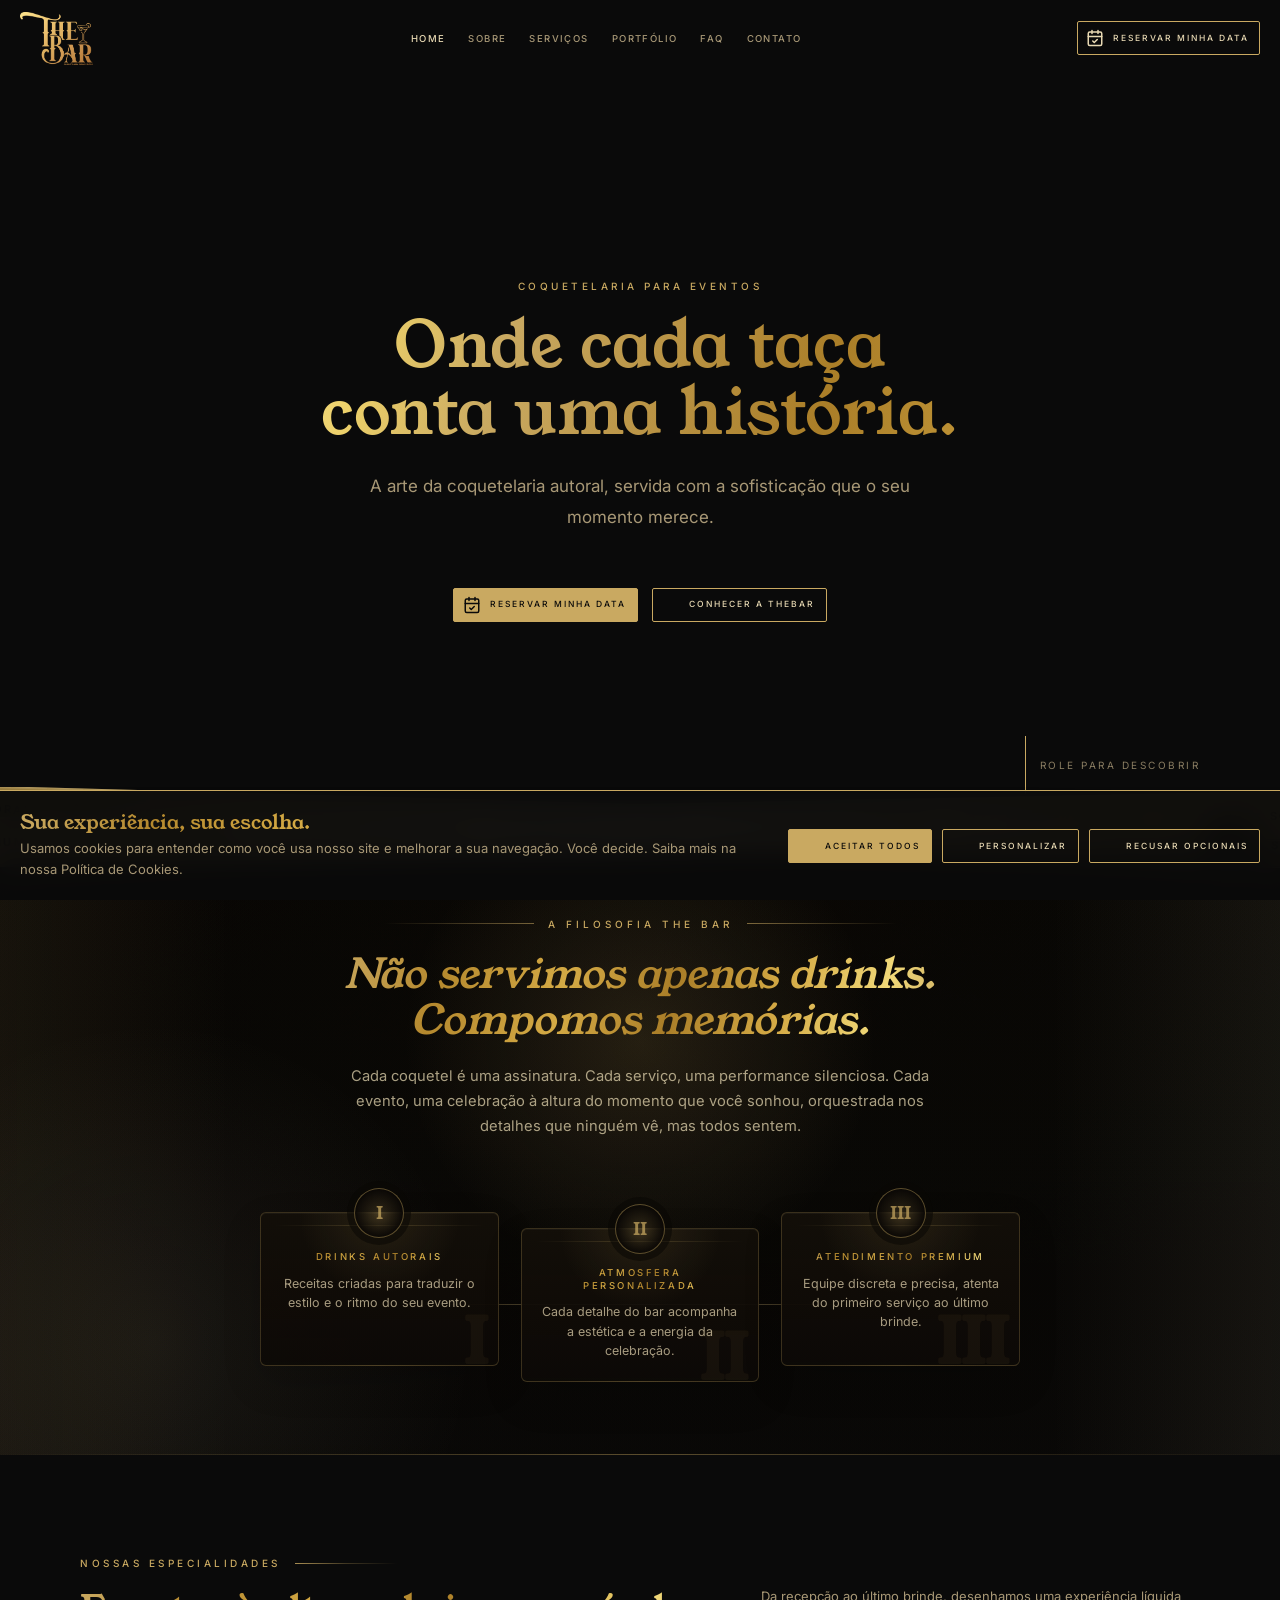
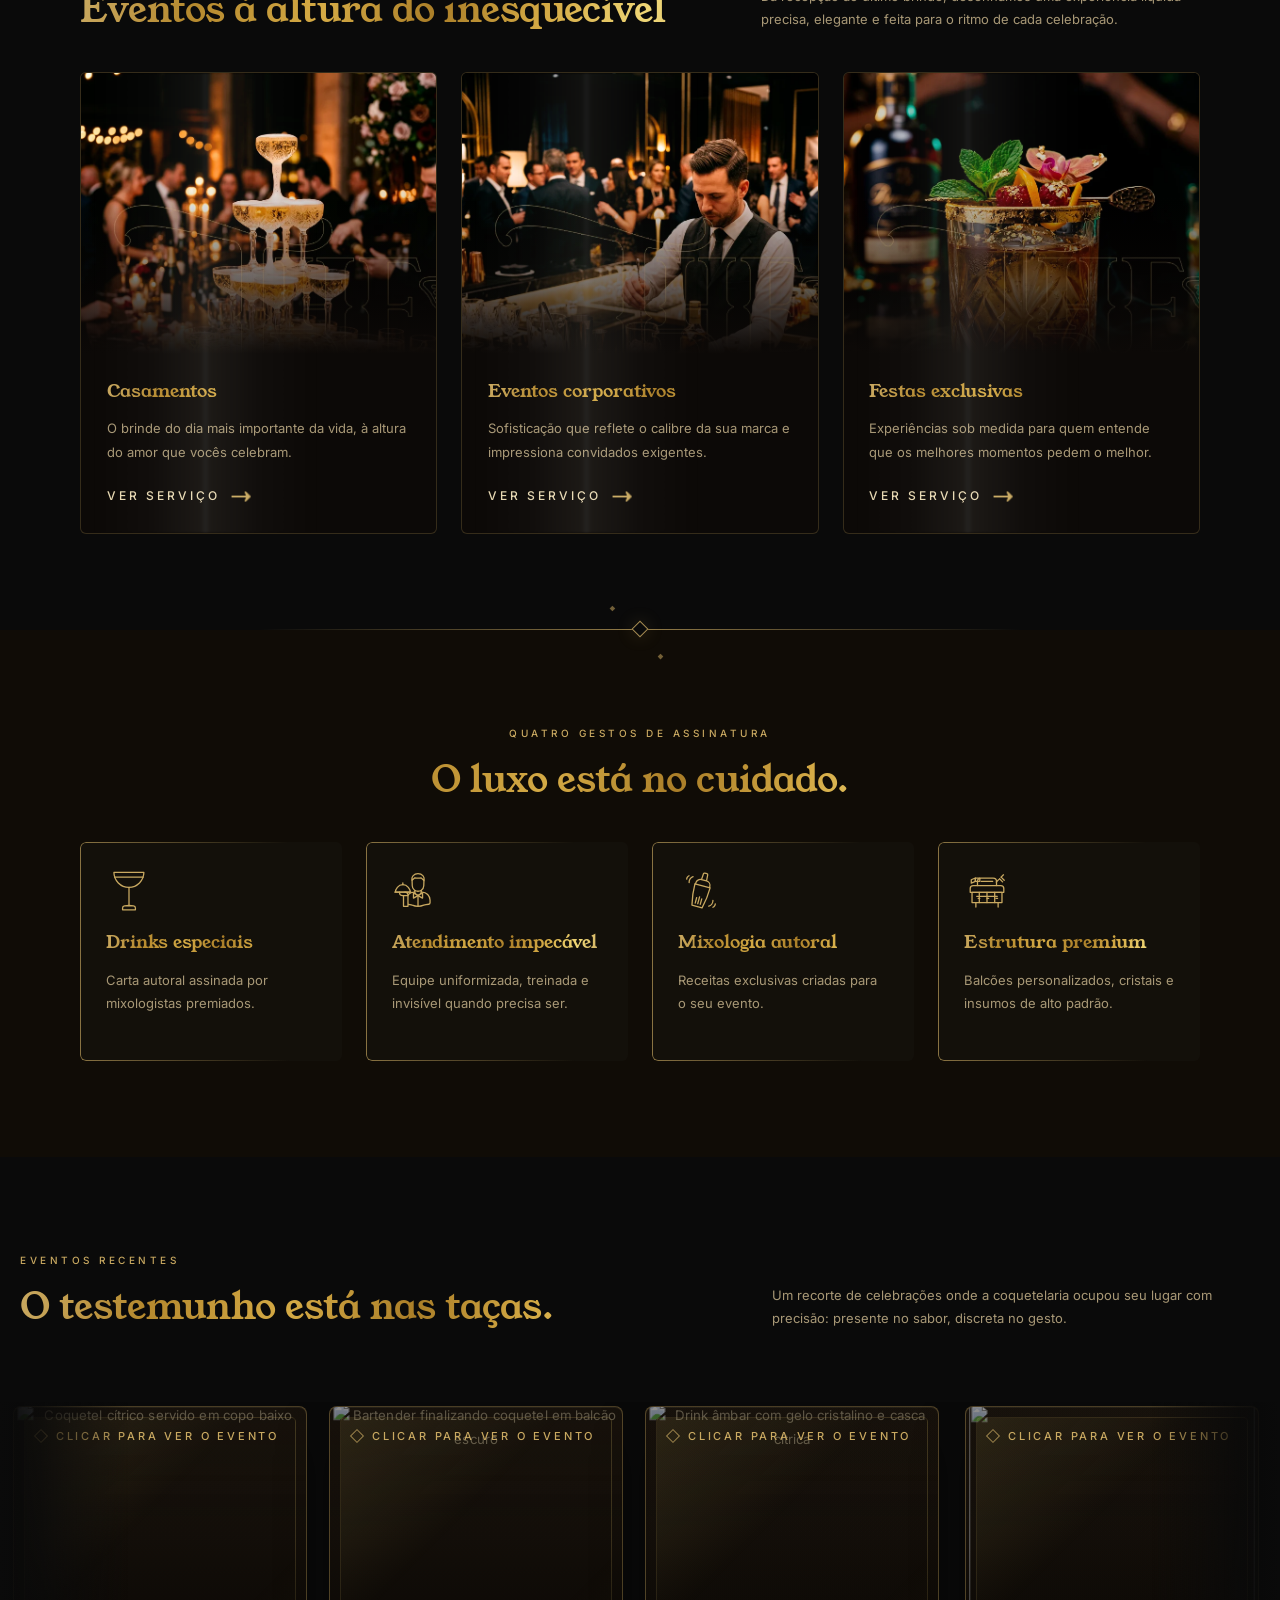
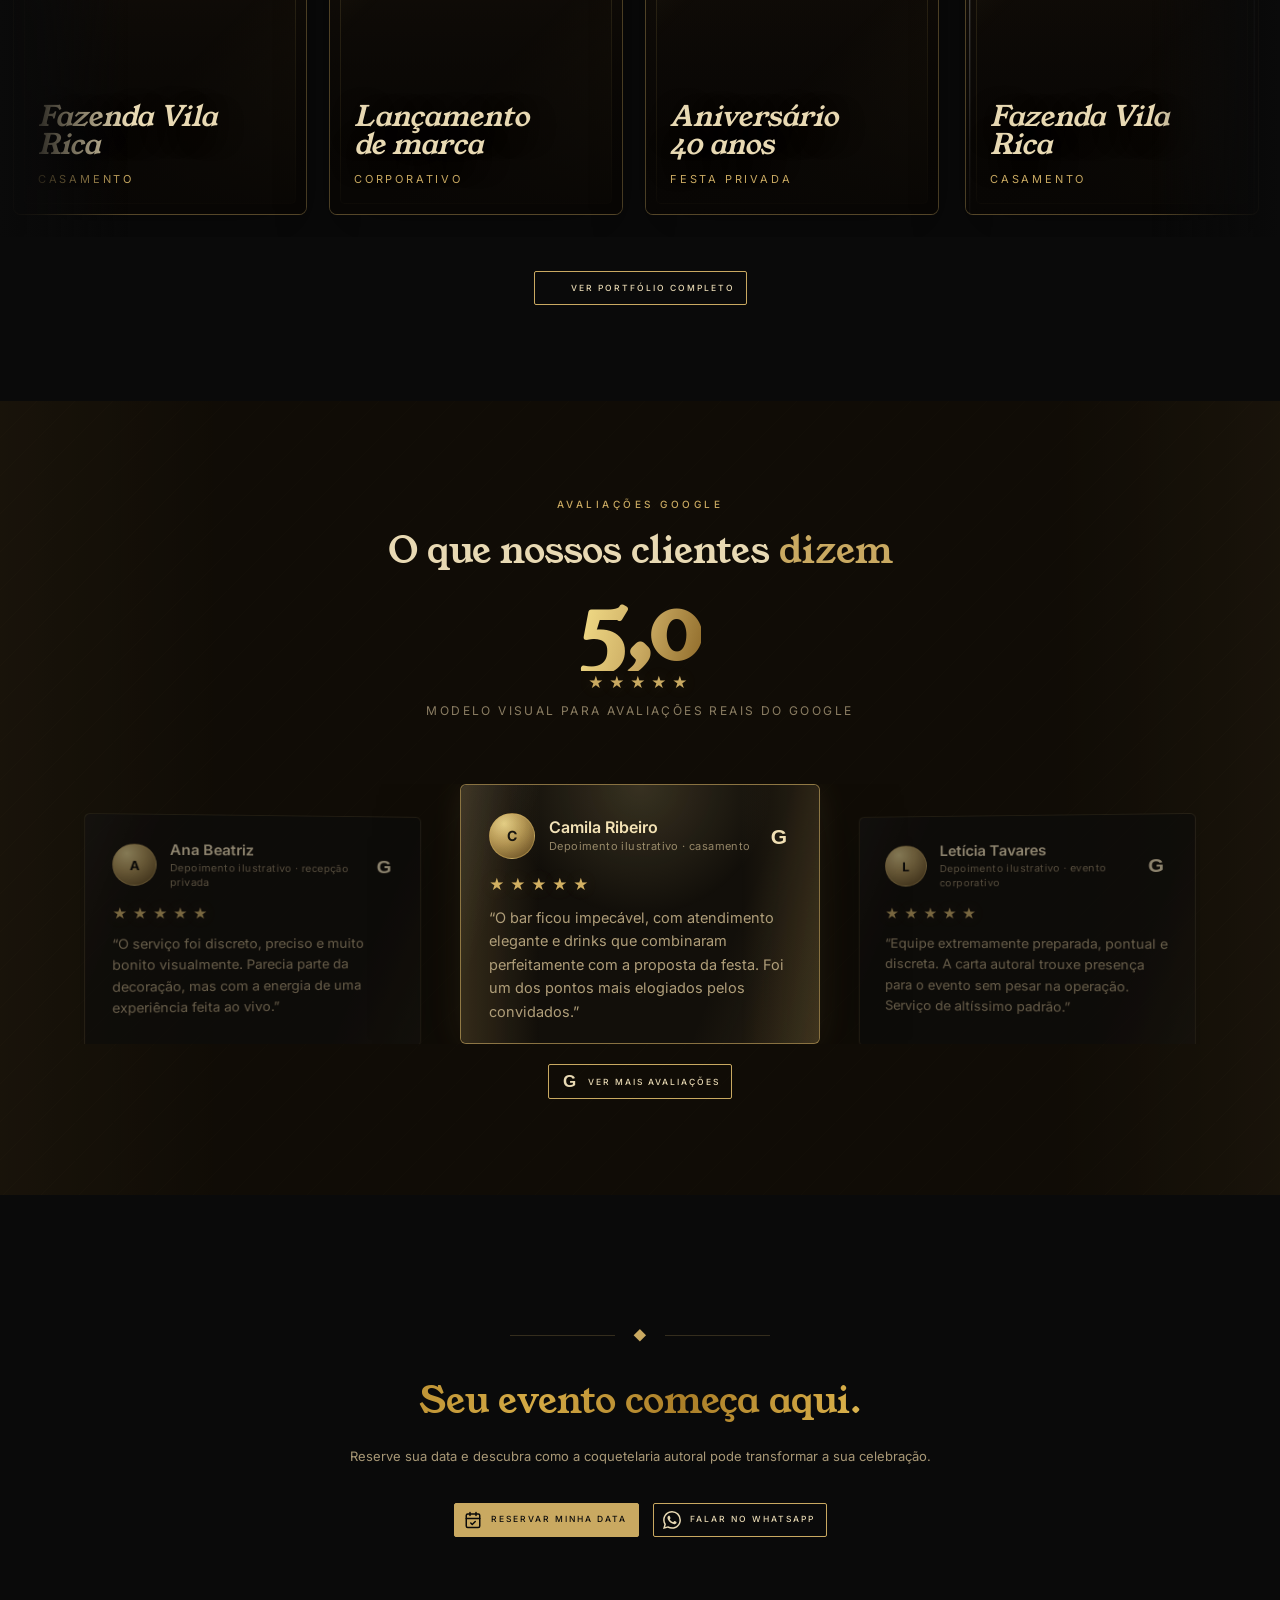
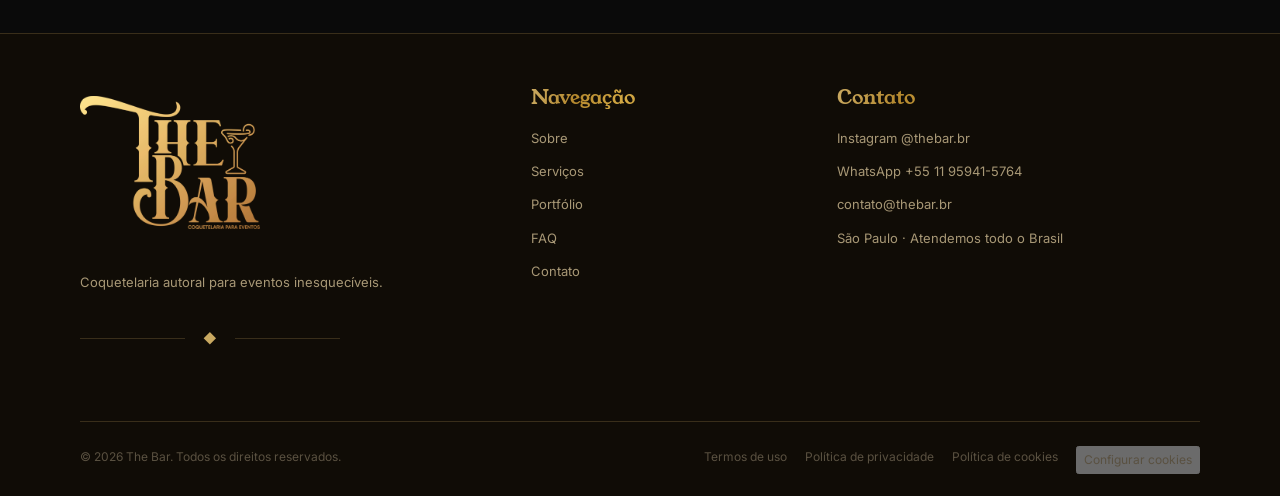
==== commit 4ca29ef0: "Fix social sharing domain URLs" ====
--- a/index.html
+++ b/index.html
@@ -7,21 +7,21 @@
     <meta name="description" content="Coquetelaria autoral, atendimento impec&#225;vel e mixologia premium para celebra&#231;&#245;es que merecem mais do que bebidas.">
     <meta name="keywords" content="bartender para casamento, coquetelaria para eventos, bar para festa, mixologia premium, bartender corporativo S&#227;o Paulo">
     <meta name="theme-color" content="#0A0A0A">
-    <link rel="canonical" href="https://thebar.br/">
+    <link rel="canonical" href="https://thebarcoquetelaria.com.br/">
     <meta property="og:type" content="website">
     <meta property="og:locale" content="pt_BR">
-    <meta property="og:url" content="https://thebar.br/">
+    <meta property="og:url" content="https://thebarcoquetelaria.com.br/">
     <meta property="og:title" content="The Bar — Coquetelaria de Luxo para Eventos">
     <meta property="og:description" content="Coquetelaria autoral, atendimento impec&#225;vel e mixologia premium para celebra&#231;&#245;es que merecem mais do que bebidas.">
-    <meta property="og:image" content="https://thebar.br/assets/img/social-share.png?v=20260430">
-    <meta property="og:image:url" content="https://thebar.br/assets/img/social-share.png?v=20260430">
-    <meta property="og:image:secure_url" content="https://thebar.br/assets/img/social-share.png?v=20260430">
+    <meta property="og:image" content="https://thebarcoquetelaria.com.br/assets/img/social-share.png?v=20260430">
+    <meta property="og:image:url" content="https://thebarcoquetelaria.com.br/assets/img/social-share.png?v=20260430">
+    <meta property="og:image:secure_url" content="https://thebarcoquetelaria.com.br/assets/img/social-share.png?v=20260430">
     <meta property="og:image:type" content="image/png">
     <meta property="og:image:width" content="1200">
     <meta property="og:image:height" content="1200">
     <meta property="og:image:alt" content="Logo The Bar em dourado centralizada sobre fundo preto com gradiente leve">
     <meta name="twitter:card" content="summary_large_image">
-    <meta name="twitter:image" content="https://thebar.br/assets/img/social-share.png?v=20260430">
+    <meta name="twitter:image" content="https://thebarcoquetelaria.com.br/assets/img/social-share.png?v=20260430">
     <meta name="twitter:image:alt" content="Logo The Bar em dourado centralizada sobre fundo preto com gradiente leve">
     <link rel="preconnect" href="https://fonts.googleapis.com">
     <link rel="preconnect" href="https://fonts.gstatic.com" crossorigin>
@@ -41,8 +41,8 @@
         "@type": "LocalBusiness",
         "name": "The Bar",
         "description": "Coquetelaria autoral, atendimento impecável e mixologia premium para celebrações que merecem mais do que bebidas.",
-        "url": "https://thebar.br",
-        "image": "https://thebar.br/assets/img/social-share.png?v=20260430",
+        "url": "https://thebarcoquetelaria.com.br",
+        "image": "https://thebarcoquetelaria.com.br/assets/img/social-share.png?v=20260430",
         "email": "contato@thebar.br",
         "telephone": "+55 11 95941-5764",
         "address": {
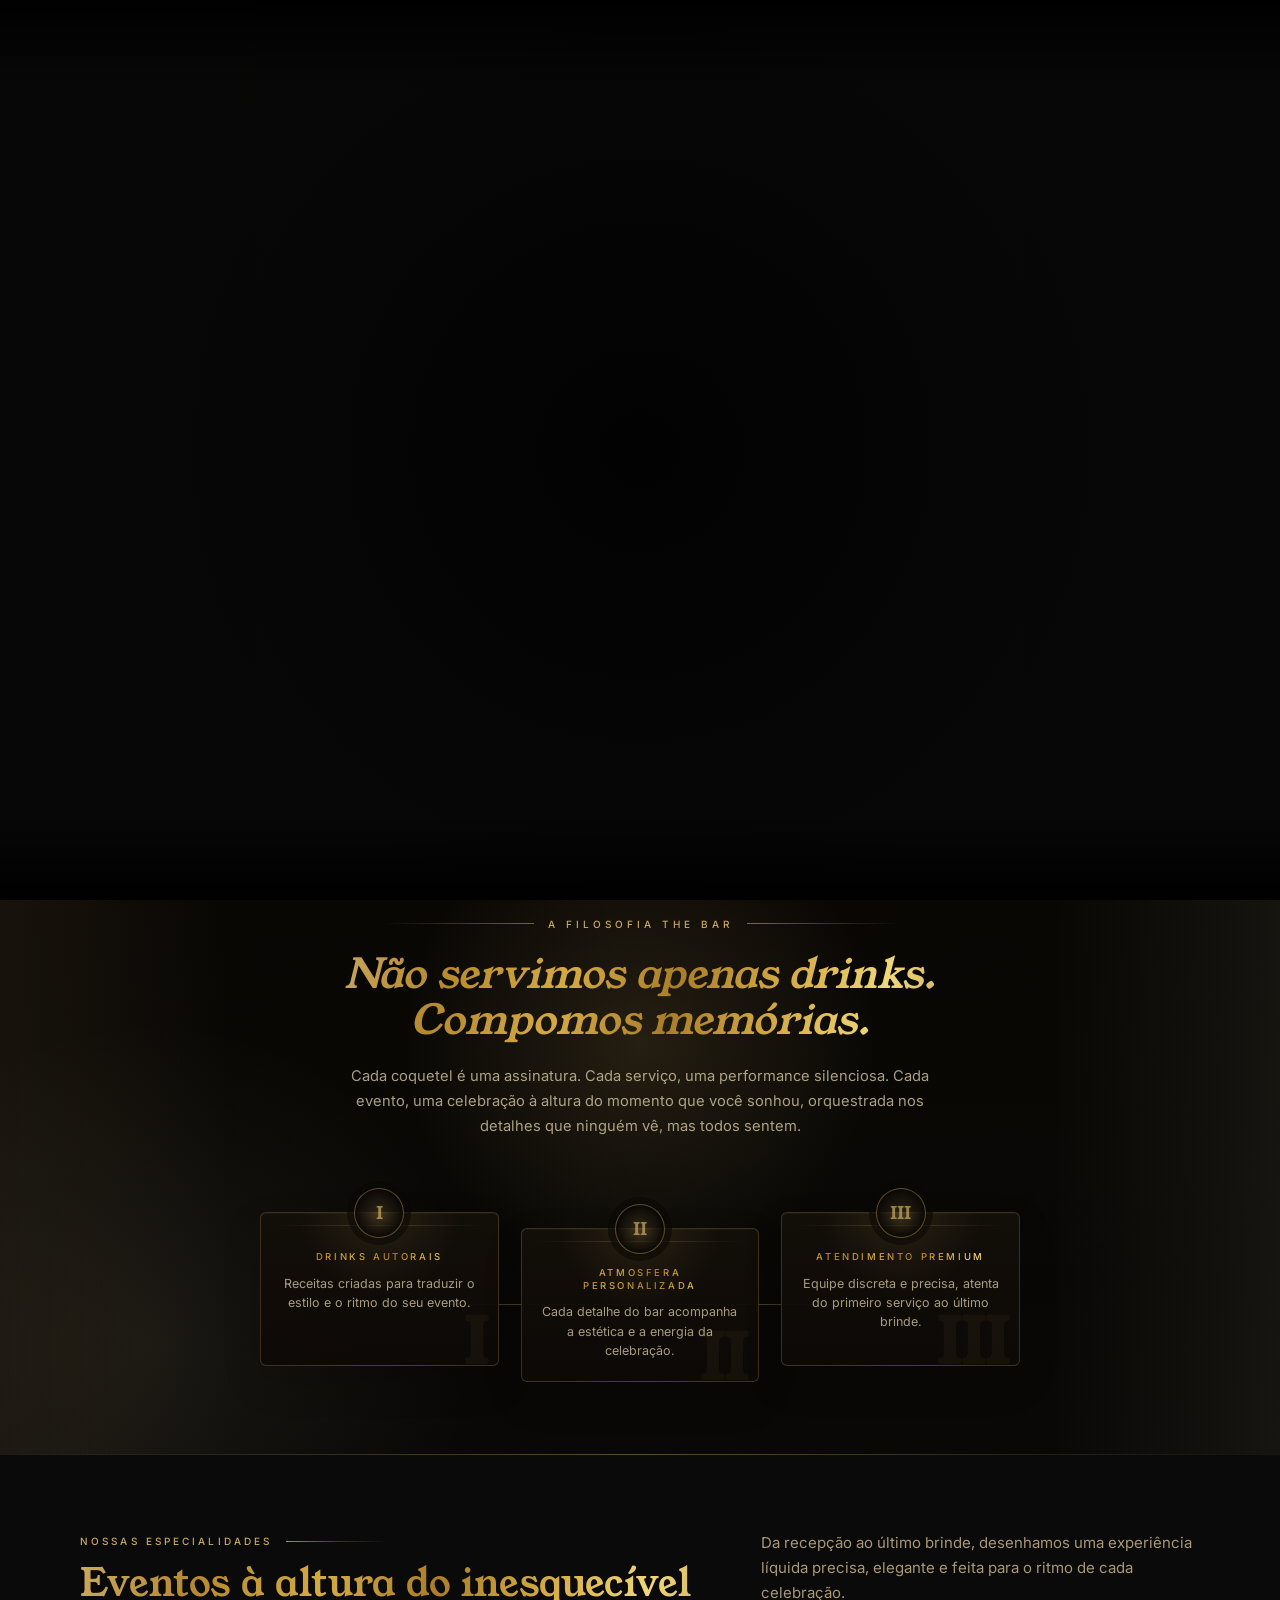
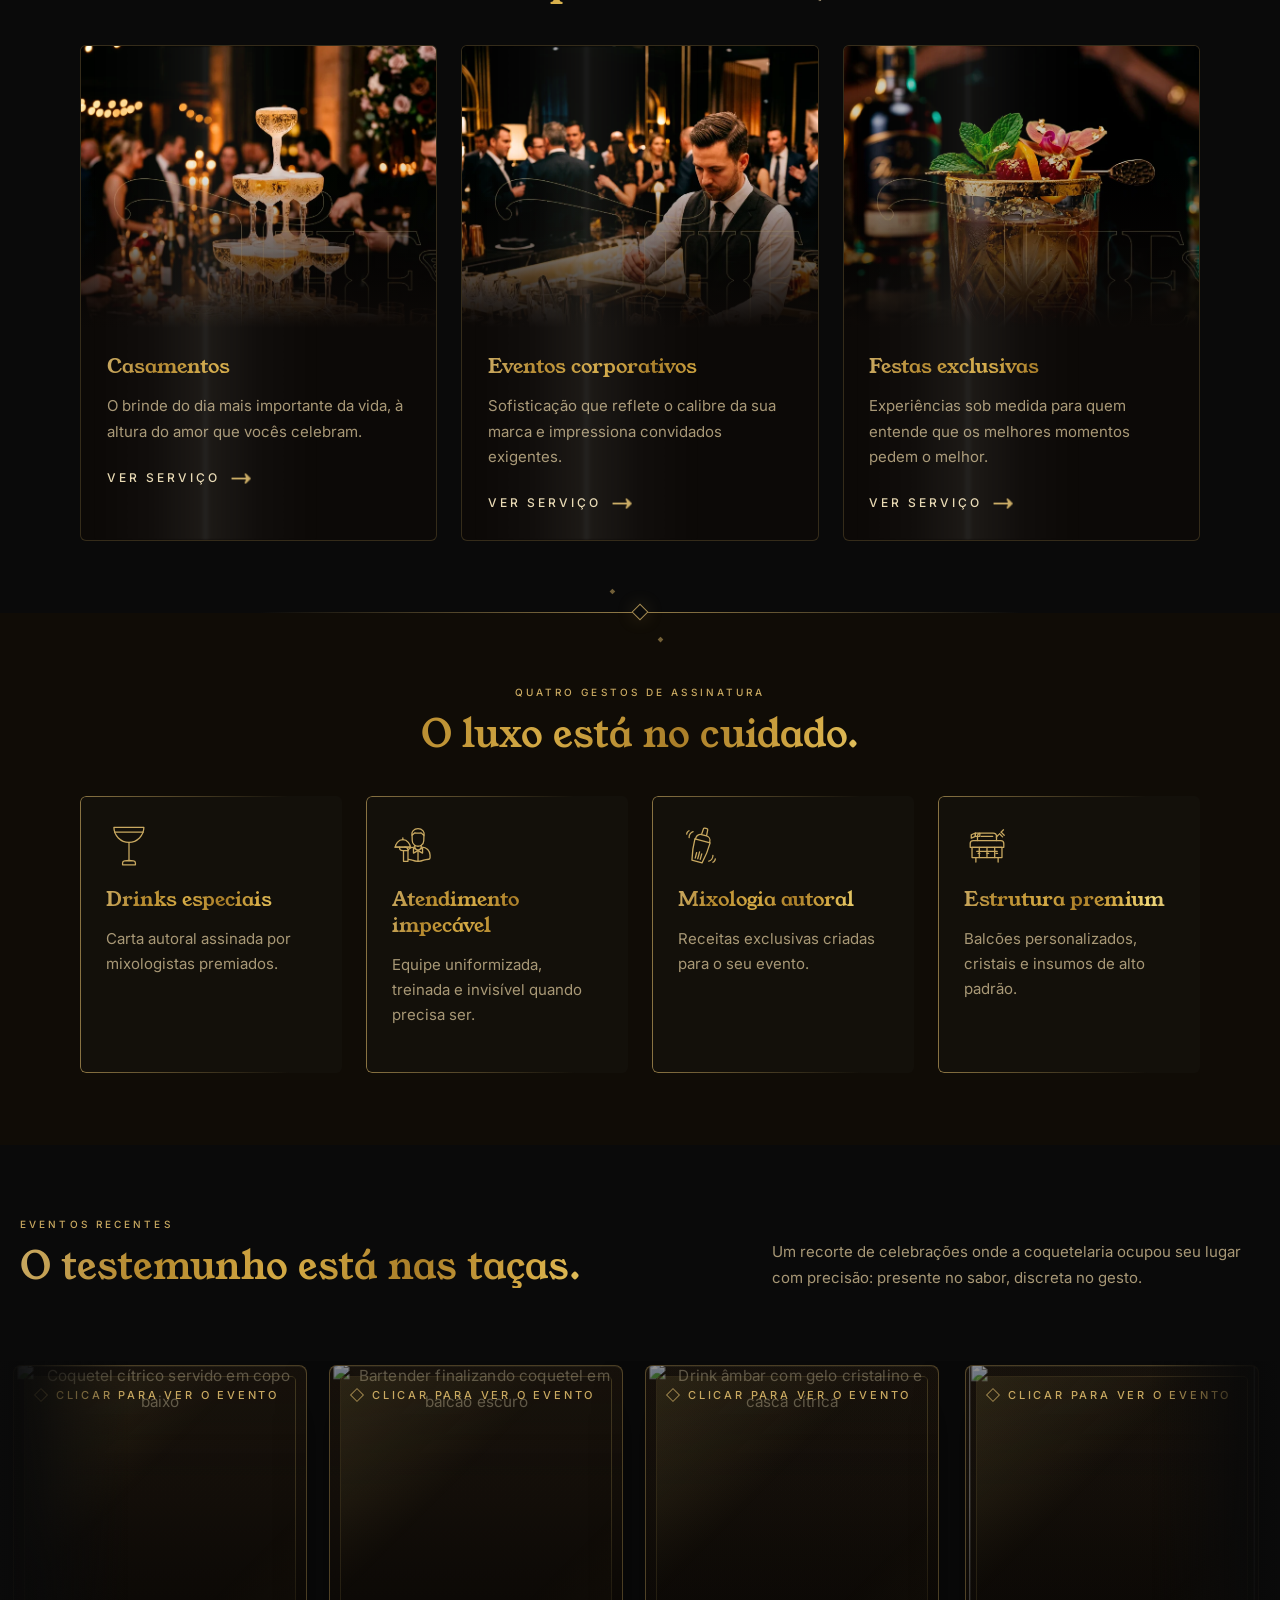
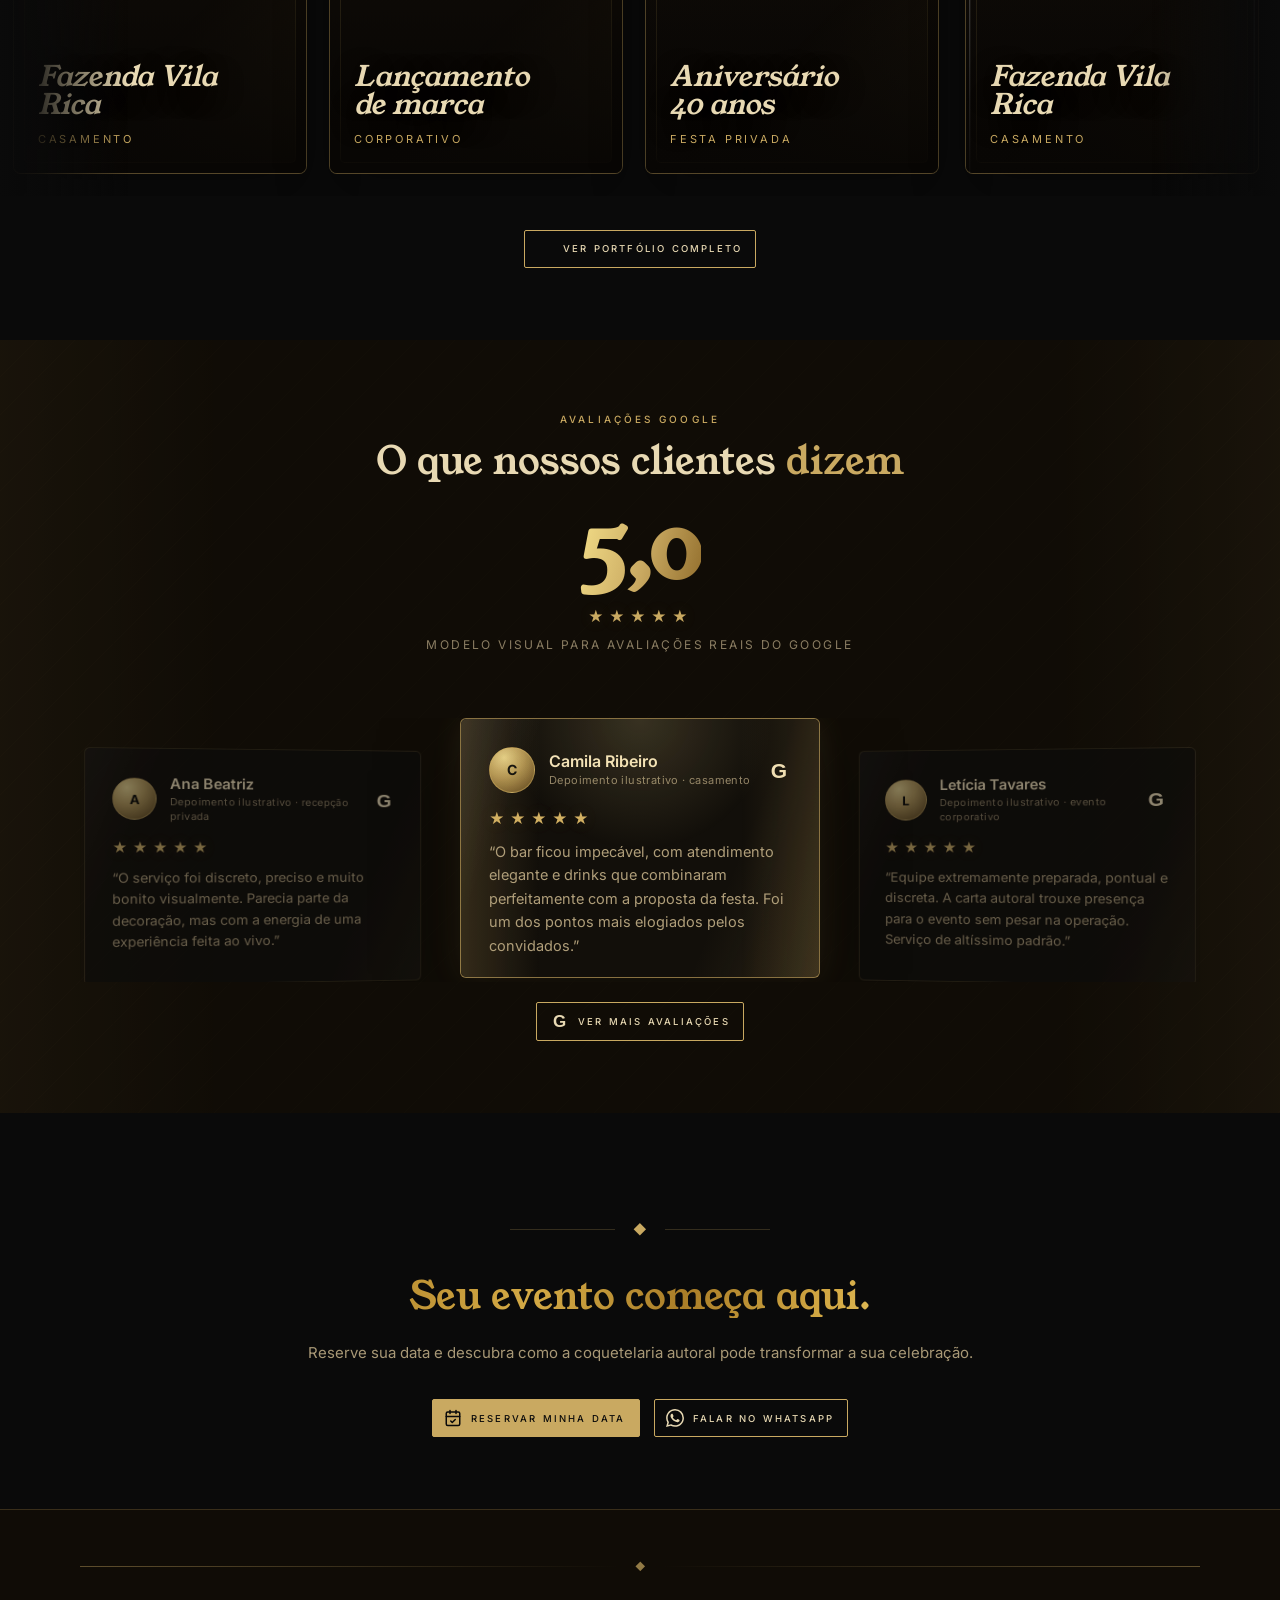
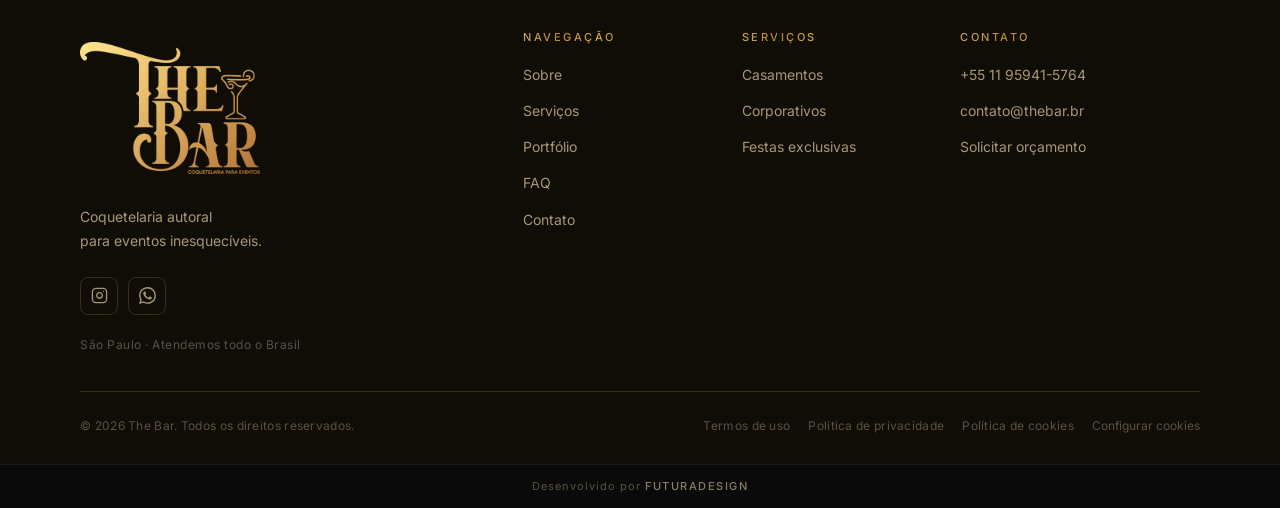
==== commit b965c949: "Rebuild sobre/portfolio/contato pages, redesign footer, and fix home reviews section - Rebuilt sobre" ====
--- a/index.html
+++ b/index.html
@@ -3,7 +3,7 @@
   <head>
     <meta charset="utf-8">
     <meta name="viewport" content="width=device-width, initial-scale=1">
-    <title>The Bar — Coquetelaria de Luxo para Eventos</title>
+    <title>The Bar | Coquetelaria de Luxo para Eventos</title>
     <meta name="description" content="Coquetelaria autoral, atendimento impec&#225;vel e mixologia premium para celebra&#231;&#245;es que merecem mais do que bebidas.">
     <meta name="keywords" content="bartender para casamento, coquetelaria para eventos, bar para festa, mixologia premium, bartender corporativo S&#227;o Paulo">
     <meta name="theme-color" content="#0A0A0A">
@@ -11,7 +11,7 @@
     <meta property="og:type" content="website">
     <meta property="og:locale" content="pt_BR">
     <meta property="og:url" content="https://thebarcoquetelaria.com.br/">
-    <meta property="og:title" content="The Bar — Coquetelaria de Luxo para Eventos">
+    <meta property="og:title" content="The Bar | Coquetelaria de Luxo para Eventos">
     <meta property="og:description" content="Coquetelaria autoral, atendimento impec&#225;vel e mixologia premium para celebra&#231;&#245;es que merecem mais do que bebidas.">
     <meta property="og:image" content="https://thebarcoquetelaria.com.br/assets/img/social-share.png?v=20260430">
     <meta property="og:image:url" content="https://thebarcoquetelaria.com.br/assets/img/social-share.png?v=20260430">
@@ -478,45 +478,66 @@
           </div>
         </section>
     </main>
-    <footer class="site-footer">
-      <div class="container">
-        <div class="footer-grid">
-          <div>
-            <a class="brand" href="./" aria-label="The Bar, página inicial">
-          <img class="brand-logo" src="assets/img/logo.webp" alt="The Bar" width="3712" height="2732" decoding="async">
-        </a>
-            <p style="margin-top:24px">Coquetelaria autoral para eventos inesquecíveis.</p>
-            <div class="ornament" aria-hidden="true" style="margin-left:0">◆</div>
-          </div>
-          <nav aria-label="Navegação do rodapé">
-            <h2 class="footer-title">Navegação</h2>
-            <ul class="footer-links">
-              <li><a href="sobre/">Sobre</a></li>
-              <li><a href="servicos/">Serviços</a></li>
-              <li><a href="portfolio/">Portfólio</a></li>
-              <li><a href="faq/">FAQ</a></li>
-              <li><a href="contato/">Contato</a></li>
-            </ul>
-          </nav>
-          <div>
-            <h2 class="footer-title">Contato</h2>
-            <ul class="footer-links">
-              <li><a href="https://www.instagram.com/thebar.br" target="_blank" rel="noopener">Instagram @thebar.br</a></li>
-              <li><a href="https://wa.me/5511959415764?text=Ol%C3%A1%2C%20vim%20do%20site%20e%20gostaria%20de%20saber%20mais" target="_blank" rel="noopener">WhatsApp +55 11 95941-5764</a></li>
-              <li><a href="mailto:contato@thebar.br">contato@thebar.br</a></li>
-              <li>São Paulo · Atendemos todo o Brasil</li>
-            </ul>
-          </div>
-        </div>
-        <div class="footer-bottom">
-          <span>© 2026 The Bar. Todos os direitos reservados.</span>
-          <nav aria-label="Links legais">
-            <a href="termos-de-uso/">Termos de uso</a>
-            <a href="politica-de-privacidade/">Política de privacidade</a>
-            <a href="politica-de-cookies/">Política de cookies</a>
-            <button type="button" data-cookie-open>Configurar cookies</button>
-          </nav>
-        </div>
+        <footer class="site-footer">
+      <div class="footer-inner">
+        <div class="container">
+          <div class="footer-top-bar" aria-hidden="true">
+            <span class="footer-rule"></span>
+            <span class="footer-diamond">◆</span>
+            <span class="footer-rule"></span>
+          </div>
+          <div class="footer-grid">
+            <div class="footer-brand">
+              <a class="brand" href="" aria-label="The Bar, página inicial">
+                <img class="brand-logo" src="assets/img/logo.webp" alt="The Bar" width="3712" height="2732" decoding="async">
+              </a>
+              <p class="footer-tagline">Coquetelaria autoral<br>para eventos inesquecíveis.</p>
+              <div class="footer-social">
+                <a class="footer-social-link" href="https://www.instagram.com/thebar.br" target="_blank" rel="noopener" aria-label="Instagram @thebar.br"><svg viewBox="0 0 24 24" fill="none" stroke="currentColor" stroke-width="1.8" stroke-linecap="round" stroke-linejoin="round" aria-hidden="true"><rect x="2" y="2" width="20" height="20" rx="5"/><path d="M16 11.37A4 4 0 1 1 12.63 8 4 4 0 0 1 16 11.37z"/><line x1="17.5" y1="6.5" x2="17.51" y2="6.5"/></svg></a>
+                <a class="footer-social-link" href="https://wa.me/5511959415764?text=Ol%C3%A1%2C%20vim%20do%20site%20e%20gostaria%20de%20saber%20mais" target="_blank" rel="noopener" aria-label="WhatsApp The Bar"><svg viewBox="0 0 24 24" fill="currentColor" aria-hidden="true"><path d="M17.472 14.382c-.297-.149-1.758-.867-2.03-.967-.273-.099-.471-.148-.67.15-.197.297-.767.966-.94 1.164-.173.199-.347.223-.644.075-.297-.15-1.255-.463-2.39-1.475-.883-.788-1.48-1.761-1.653-2.059-.173-.297-.018-.458.13-.606.134-.133.298-.347.446-.52.149-.174.198-.298.298-.497.099-.198.05-.371-.025-.52-.075-.149-.669-1.612-.916-2.207-.242-.579-.487-.5-.669-.51-.173-.008-.371-.01-.57-.01-.198 0-.52.074-.792.372-.272.297-1.04 1.016-1.04 2.479 0 1.462 1.065 2.875 1.213 3.074.149.198 2.096 3.2 5.077 4.487.709.306 1.262.489 1.694.625.712.227 1.36.195 1.871.118.571-.085 1.758-.719 2.006-1.413.248-.694.248-1.289.173-1.413-.074-.124-.272-.198-.57-.347m-5.421 7.403h-.004a9.87 9.87 0 0 1-5.031-1.378l-.361-.214-3.741.982.998-3.648-.235-.374a9.86 9.86 0 0 1-1.51-5.26c.001-5.45 4.436-9.884 9.888-9.884 2.64 0 5.122 1.03 6.988 2.898a9.825 9.825 0 0 1 2.893 6.994c-.003 5.45-4.437 9.884-9.885 9.884m8.413-18.297A11.815 11.815 0 0 0 12.05 0C5.495 0 .16 5.335.157 11.892c0 2.096.547 4.142 1.588 5.945L.057 24l6.305-1.654a11.882 11.882 0 0 0 5.683 1.448h.005c6.554 0 11.89-5.335 11.893-11.893a11.821 11.821 0 0 0-3.48-8.413z"/></svg></a>
+              </div>
+              <p class="footer-location">São Paulo · Atendemos todo o Brasil</p>
+            </div>
+            <nav aria-label="Navegação do rodapé">
+              <h2 class="footer-title">Navegação</h2>
+              <ul class="footer-links">
+                <li><a href="sobre/">Sobre</a></li>
+                <li><a href="servicos/">Serviços</a></li>
+                <li><a href="portfolio/">Portfólio</a></li>
+                <li><a href="faq/">FAQ</a></li>
+                <li><a href="contato/">Contato</a></li>
+              </ul>
+            </nav>
+            <nav aria-label="Serviços">
+              <h2 class="footer-title">Serviços</h2>
+              <ul class="footer-links">
+                <li><a href="servicos/casamentos/">Casamentos</a></li>
+                <li><a href="servicos/eventos-corporativos/">Corporativos</a></li>
+                <li><a href="servicos/festas-exclusivas/">Festas exclusivas</a></li>
+              </ul>
+            </nav>
+            <div>
+              <h2 class="footer-title">Contato</h2>
+              <ul class="footer-links">
+                <li><a href="https://wa.me/5511959415764?text=Ol%C3%A1%2C%20vim%20do%20site%20e%20gostaria%20de%20saber%20mais" target="_blank" rel="noopener">+55 11 95941-5764</a></li>
+                <li><a href="mailto:contato@thebar.br">contato@thebar.br</a></li>
+                <li><a href="contato/">Solicitar orçamento</a></li>
+              </ul>
+            </div>
+          </div>
+          <div class="footer-bottom">
+            <span>© 2026 The Bar. Todos os direitos reservados.</span>
+            <nav aria-label="Links legais">
+              <a href="termos-de-uso/">Termos de uso</a>
+              <a href="politica-de-privacidade/">Política de privacidade</a>
+              <a href="politica-de-cookies/">Política de cookies</a>
+              <button type="button" data-cookie-open>Configurar cookies</button>
+            </nav>
+          </div>
+        </div>
+      </div>
+      <div class="footer-credit">
+        <span>Desenvolvido por <a href="https://agenciafuturadesign.com" target="_blank" rel="noopener">FUTURADESIGN</a></span>
       </div>
     </footer>
     <a class="whatsapp-float" href="https://wa.me/5511959415764?text=Ol%C3%A1%2C%20vim%20do%20site%20e%20gostaria%20de%20saber%20mais" target="_blank" rel="noopener" aria-label="Falar com a The Bar no WhatsApp">
--- a/assets/css/styles.css
+++ b/assets/css/styles.css
@@ -49,6 +49,30 @@
         line-height: 1.8;
         text-rendering: optimizeLegibility;
         -webkit-font-smoothing: antialiased;
+      }
+
+      body,
+      .site-header,
+      .mobile-overlay,
+      .site-footer,
+      .cookie-banner,
+      .service-card,
+      .value-card,
+      .pillar,
+      .testimonial,
+      .portfolio-card,
+      .service-pane,
+      .block-list li,
+      .faq-item,
+      .lightbox-panel,
+      input,
+      select,
+      textarea {
+        transition:
+          background-color 420ms var(--ease),
+          border-color 420ms var(--ease),
+          color 420ms var(--ease),
+          box-shadow 420ms var(--ease);
       }
 
       .floating-scrollbar {
@@ -1925,7 +1949,9 @@
         color: transparent;
         font-family: var(--font-serif);
         font-size: clamp(58px, 7vw, 86px);
-        line-height: 0.94;
+        line-height: 1;
+        padding-top: 6px;
+        padding-bottom: 12px;
         -webkit-background-clip: text;
         -webkit-text-fill-color: transparent;
       }
@@ -1955,6 +1981,7 @@
         position: relative;
         margin-top: clamp(44px, 6vw, 64px);
         overflow: hidden;
+        padding-bottom: 4px;
         touch-action: pan-y;
       }
 
@@ -2300,6 +2327,583 @@
         padding: 20px;
       }
 
+      .service-hero {
+        min-height: 100svh;
+        align-items: center;
+        padding: var(--nav-height) 0 0;
+        border-bottom: none;
+      }
+
+      .service-hero::before {
+        content: "";
+        position: absolute;
+        inset: 0;
+        background:
+          linear-gradient(90deg, rgba(10, 10, 10, 0.94), rgba(10, 10, 10, 0.66) 46%, rgba(10, 10, 10, 0.32)),
+          radial-gradient(circle at 74% 36%, rgba(201, 169, 97, 0.24), transparent 34%);
+        pointer-events: none;
+      }
+
+      .service-hero-grid {
+        position: relative;
+        z-index: 1;
+        display: grid;
+        grid-template-columns: minmax(0, 0.92fr) minmax(310px, 0.42fr);
+        gap: clamp(34px, 6vw, 82px);
+        align-items: center;
+      }
+
+      .service-hero-copy {
+        max-width: 760px;
+      }
+
+      .service-hero-copy h1 {
+        max-width: 820px;
+      }
+
+      .service-hero-panel {
+        display: grid;
+        gap: 1px;
+        border: 1px solid var(--line-strong);
+        border-radius: 6px;
+        overflow: hidden;
+        background: var(--line);
+        box-shadow: 0 24px 80px rgba(0, 0, 0, 0.28);
+        backdrop-filter: blur(12px);
+      }
+
+      .service-hero-panel div {
+        background: rgba(10, 10, 10, 0.76);
+        padding: 22px;
+      }
+
+      .service-hero-panel span,
+      .service-include-card span {
+        display: block;
+        color: var(--gold);
+        font-size: 10px;
+        font-weight: 700;
+        letter-spacing: 2.4px;
+        text-transform: uppercase;
+      }
+
+      .service-hero-panel strong {
+        display: block;
+        margin-top: 8px;
+        color: var(--champagne);
+        font-family: var(--font-serif);
+        font-size: clamp(20px, 2.2vw, 26px);
+        font-weight: 400;
+        line-height: 1.28;
+      }
+
+      .corporate-hero::before {
+        background:
+          linear-gradient(90deg, rgba(10, 10, 10, 0.94), rgba(10, 10, 10, 0.7) 44%, rgba(10, 10, 10, 0.28)),
+          radial-gradient(circle at 70% 24%, rgba(201, 169, 97, 0.2), transparent 30%),
+          linear-gradient(135deg, transparent 0 58%, rgba(201, 169, 97, 0.12) 58% 58.2%, transparent 58.2%);
+      }
+
+      .wedding-hero::before {
+        background:
+          linear-gradient(108deg, rgba(10, 10, 10, 0.97) 0%, rgba(10, 10, 10, 0.82) 36%, rgba(10, 10, 10, 0.16) 100%),
+          radial-gradient(ellipse at 78% 52%, rgba(201, 169, 97, 0.36), transparent 50%),
+          linear-gradient(0deg, rgba(10, 10, 10, 0.76) 0%, transparent 42%);
+      }
+
+      .corporate-command-grid {
+        display: grid;
+        grid-template-columns: minmax(0, 0.72fr) minmax(360px, 0.94fr);
+        gap: clamp(36px, 6vw, 86px);
+        align-items: start;
+      }
+
+      .corporate-brief-list {
+        display: grid;
+        gap: 0;
+        margin: 34px 0 0;
+        padding: 0;
+        list-style: none;
+        border-top: 1px solid var(--line);
+      }
+
+      .corporate-brief-list li {
+        display: grid;
+        grid-template-columns: minmax(120px, 0.42fr) minmax(0, 1fr);
+        gap: 18px;
+        border-bottom: 1px solid var(--line);
+        padding: 17px 0;
+      }
+
+      .corporate-brief-list strong {
+        color: var(--champagne);
+        font-family: var(--font-serif);
+        font-weight: 400;
+        line-height: 1.25;
+      }
+
+      .corporate-brief-list span {
+        color: var(--muted);
+      }
+
+      .corporate-signal-board {
+        display: grid;
+        gap: 1px;
+        border: 1px solid var(--line);
+        border-radius: 6px;
+        overflow: hidden;
+        background: var(--line);
+      }
+
+      .corporate-signal-board article {
+        position: relative;
+        min-height: 196px;
+        overflow: hidden;
+        background:
+          linear-gradient(115deg, rgba(201, 169, 97, 0.12), transparent 36%),
+          rgba(14, 11, 7, 0.78);
+        padding: clamp(24px, 3vw, 34px);
+      }
+
+      .corporate-signal-board article::after {
+        content: "";
+        position: absolute;
+        top: 0;
+        right: clamp(18px, 3vw, 34px);
+        bottom: 0;
+        width: 1px;
+        background: linear-gradient(180deg, transparent, rgba(201, 169, 97, 0.24), transparent);
+        opacity: 0.72;
+      }
+
+      .corporate-signal-board span {
+        display: inline-grid;
+        width: 38px;
+        height: 38px;
+        place-items: center;
+        border: 1px solid var(--line-strong);
+        border-radius: 50%;
+        color: var(--gold);
+        font-family: var(--font-serif);
+        line-height: 1;
+      }
+
+      .corporate-signal-board h3 {
+        margin-top: 26px;
+        margin-bottom: 10px;
+        color: var(--champagne);
+        font-size: clamp(23px, 2.6vw, 34px);
+        line-height: 1.08;
+      }
+
+      .corporate-signal-board p {
+        max-width: 46ch;
+        margin: 0;
+        color: var(--muted);
+      }
+
+      .service-intro-grid {
+        display: grid;
+        grid-template-columns: minmax(0, 0.8fr) minmax(320px, 1fr);
+        gap: clamp(36px, 6vw, 86px);
+        align-items: start;
+      }
+
+      .service-proof-list {
+        display: grid;
+        gap: 18px;
+      }
+
+      .service-proof-list article,
+      .service-flow-grid article,
+      .service-include-card {
+        border: 1px solid var(--line);
+        border-radius: 6px;
+        background:
+          linear-gradient(145deg, rgba(201, 169, 97, 0.08), transparent 38%),
+          rgba(26, 22, 18, 0.48);
+      }
+
+      .service-proof-list article {
+        display: grid;
+        grid-template-columns: auto minmax(0, 1fr);
+        column-gap: 18px;
+        padding: 24px;
+      }
+
+      .service-proof-list span,
+      .service-flow-grid span {
+        display: inline-grid;
+        width: 38px;
+        height: 38px;
+        place-items: center;
+        border: 1px solid var(--line-strong);
+        border-radius: 50%;
+        color: var(--gold);
+        font-family: var(--font-serif);
+        line-height: 1;
+      }
+
+      .service-proof-list h3,
+      .service-flow-grid h3,
+      .service-include-card h3 {
+        margin: 0 0 8px;
+        color: var(--champagne);
+        font-family: var(--font-serif);
+        font-size: clamp(22px, 2.4vw, 30px);
+        font-weight: 400;
+        line-height: 1.18;
+      }
+
+      .service-proof-list p,
+      .service-flow-grid p,
+      .service-include-card p {
+        margin: 0;
+        color: var(--muted);
+      }
+
+      .service-includes-grid {
+        display: grid;
+        grid-template-columns: repeat(4, minmax(0, 1fr));
+        gap: 18px;
+      }
+
+      .service-include-card {
+        min-height: 260px;
+        padding: 26px;
+      }
+
+      .service-include-card h3 {
+        margin-top: 18px;
+      }
+
+      .service-flow-grid {
+        display: grid;
+        grid-template-columns: repeat(4, minmax(0, 1fr));
+        gap: 1px;
+        border: 1px solid var(--line);
+        background: var(--line);
+      }
+
+      .service-flow-grid article {
+        min-height: 280px;
+        border: 0;
+        border-radius: 0;
+        padding: 28px;
+      }
+
+      .service-flow-grid span {
+        margin-bottom: 40px;
+      }
+
+      .service-lead-section {
+        background:
+          radial-gradient(circle at 16% 0%, rgba(201, 169, 97, 0.16), transparent 32%),
+          linear-gradient(180deg, var(--obsidian), var(--warm-black));
+      }
+
+      .service-lead-grid {
+        display: grid;
+        grid-template-columns: minmax(0, 0.72fr) minmax(360px, 0.92fr);
+        gap: clamp(36px, 6vw, 82px);
+        align-items: start;
+      }
+
+      .service-lead-copy {
+        position: sticky;
+        top: calc(var(--nav-height) + 28px);
+      }
+
+      .service-lead-benefits {
+        display: grid;
+        gap: 14px;
+        margin: 34px 0 0;
+        padding: 0;
+        list-style: none;
+      }
+
+      .service-lead-benefits li {
+        border-top: 1px solid var(--line);
+        color: var(--champagne);
+        padding-top: 14px;
+      }
+
+      .service-lead-form {
+        position: relative;
+        border: 1px solid var(--line-strong);
+        border-radius: 6px;
+        background:
+          linear-gradient(145deg, rgba(201, 169, 97, 0.12), transparent 34%),
+          rgba(16, 12, 6, 0.72);
+        box-shadow: 0 24px 80px rgba(0, 0, 0, 0.2);
+        padding: clamp(22px, 4vw, 34px);
+      }
+
+      .service-lead-form .field {
+        position: relative;
+      }
+
+      .service-lead-form input,
+      .service-lead-form select,
+      .service-lead-form textarea {
+        border-color: rgba(201, 169, 97, 0.34);
+        border-radius: 8px;
+        background:
+          linear-gradient(180deg, rgba(18, 14, 8, 0.86), rgba(8, 7, 5, 0.92)),
+          var(--obsidian);
+        box-shadow:
+          inset 0 1px 0 rgba(232, 217, 179, 0.08),
+          0 0 0 1px rgba(0, 0, 0, 0.24);
+        color: var(--champagne);
+        min-height: 56px;
+        padding: 15px 46px 15px 16px;
+      }
+
+      .service-lead-form textarea {
+        min-height: 140px;
+        padding-right: 16px;
+      }
+
+      .service-lead-form input::placeholder,
+      .service-lead-form textarea::placeholder {
+        color: rgba(168, 152, 118, 0.74);
+      }
+
+      .service-lead-form input:hover,
+      .service-lead-form select:hover,
+      .service-lead-form textarea:hover {
+        border-color: rgba(201, 169, 97, 0.68);
+      }
+
+      .service-lead-form input:focus,
+      .service-lead-form select:focus,
+      .service-lead-form textarea:focus {
+        border-color: var(--gold);
+        background:
+          linear-gradient(180deg, rgba(20, 16, 10, 0.94), rgba(10, 9, 6, 0.98)),
+          var(--obsidian);
+        box-shadow:
+          0 0 0 3px rgba(201, 169, 97, 0.18),
+          inset 0 1px 0 rgba(232, 217, 179, 0.12);
+      }
+
+      .service-lead-form input[type="number"] {
+        appearance: textfield;
+        -moz-appearance: textfield;
+      }
+
+      .service-lead-form input[type="number"]::-webkit-inner-spin-button,
+      .service-lead-form input[type="number"]::-webkit-outer-spin-button {
+        margin: 0;
+        appearance: none;
+        -webkit-appearance: none;
+      }
+
+      .service-lead-form select {
+        appearance: none;
+        -webkit-appearance: none;
+        cursor: pointer;
+      }
+
+      .service-lead-form select option {
+        background: #100c06;
+        color: var(--champagne);
+      }
+
+      .select-field::after {
+        content: "";
+        position: absolute;
+        top: 45px;
+        right: 18px;
+        width: 9px;
+        height: 9px;
+        border-right: 1.5px solid var(--gold);
+        border-bottom: 1.5px solid var(--gold);
+        pointer-events: none;
+        transform: rotate(45deg);
+      }
+
+      .date-field::after {
+        content: "";
+        position: absolute;
+        top: 42px;
+        right: 16px;
+        width: 17px;
+        height: 17px;
+        border: 1.5px solid var(--gold);
+        border-radius: 4px;
+        pointer-events: none;
+      }
+
+      .date-field::before {
+        content: "";
+        position: absolute;
+        top: 48px;
+        right: 20px;
+        z-index: 1;
+        width: 9px;
+        height: 1.5px;
+        background: var(--gold);
+        box-shadow: 0 5px 0 rgba(201, 169, 97, 0.84);
+        pointer-events: none;
+      }
+
+      .custom-date-picker {
+        position: absolute;
+        top: 78px;
+        left: 0;
+        z-index: 120;
+        width: min(332px, calc(100vw - 44px));
+        border: 1px solid var(--line-strong);
+        border-radius: 10px;
+        background:
+          radial-gradient(circle at 20% 0%, rgba(201, 169, 97, 0.16), transparent 36%),
+          linear-gradient(180deg, rgba(22, 18, 12, 0.98), rgba(8, 7, 5, 0.98));
+        box-shadow:
+          0 24px 70px rgba(0, 0, 0, 0.5),
+          inset 0 1px 0 rgba(232, 217, 179, 0.08);
+        padding: 14px;
+      }
+
+      .custom-date-picker[hidden] {
+        display: none;
+      }
+
+      .custom-date-header {
+        display: flex;
+        align-items: center;
+        justify-content: space-between;
+        gap: 10px;
+        margin-bottom: 12px;
+      }
+
+      .custom-date-title {
+        color: var(--champagne);
+        font-size: 13px;
+        font-weight: 700;
+        line-height: 1.2;
+        text-transform: capitalize;
+      }
+
+      .custom-date-nav {
+        display: inline-flex;
+        gap: 6px;
+      }
+
+      .custom-date-nav button,
+      .custom-date-day {
+        border: 0;
+        background: transparent;
+        color: var(--champagne);
+        cursor: pointer;
+      }
+
+      .custom-date-nav button {
+        display: inline-grid;
+        width: 32px;
+        height: 32px;
+        place-items: center;
+        border: 1px solid var(--line);
+        border-radius: 50%;
+        color: var(--gold);
+        font-size: 20px;
+        line-height: 1;
+        transition: border-color 220ms var(--ease), background-color 220ms var(--ease), color 220ms var(--ease);
+      }
+
+      .custom-date-nav button:hover {
+        border-color: var(--gold);
+        background: rgba(201, 169, 97, 0.12);
+        color: var(--champagne);
+      }
+
+      .custom-date-weekdays,
+      .custom-date-grid {
+        display: grid;
+        grid-template-columns: repeat(7, minmax(0, 1fr));
+        gap: 4px;
+      }
+
+      .custom-date-weekdays {
+        margin-bottom: 6px;
+        color: var(--gold);
+        font-size: 10px;
+        font-weight: 700;
+        letter-spacing: 1.4px;
+        text-align: center;
+        text-transform: uppercase;
+      }
+
+      .custom-date-weekdays span {
+        padding: 4px 0;
+      }
+
+      .custom-date-day {
+        display: inline-grid;
+        width: 100%;
+        min-width: 0;
+        aspect-ratio: 1;
+        place-items: center;
+        border: 1px solid transparent;
+        border-radius: 6px;
+        font-size: 12px;
+        font-weight: 700;
+        line-height: 1;
+        transition: border-color 180ms var(--ease), background-color 180ms var(--ease), color 180ms var(--ease);
+      }
+
+      .custom-date-day:hover,
+      .custom-date-day:focus-visible {
+        border-color: var(--gold);
+        background: rgba(201, 169, 97, 0.12);
+      }
+
+      .custom-date-day.is-muted {
+        color: rgba(168, 152, 118, 0.44);
+      }
+
+      .custom-date-day.is-today {
+        color: var(--gold);
+      }
+
+      .custom-date-day.is-selected {
+        border-color: var(--gold);
+        background: var(--gold);
+        color: var(--obsidian);
+        box-shadow: 0 8px 18px rgba(201, 169, 97, 0.2);
+      }
+
+      .custom-date-footer {
+        display: flex;
+        justify-content: space-between;
+        gap: 10px;
+        margin-top: 10px;
+      }
+
+      .custom-date-footer button {
+        border: 0;
+        background: transparent;
+        color: var(--gold);
+        cursor: pointer;
+        font-size: 12px;
+        font-weight: 700;
+      }
+
+      .form-note {
+        margin: 12px 0 0;
+        color: var(--bronze);
+        font-size: 13px;
+        line-height: 1.5;
+      }
+
+      .service-lead-status {
+        min-height: 20px;
+        margin: 10px 0 0;
+        color: var(--gold);
+        font-size: 13px;
+        line-height: 1.5;
+      }
+
       .filter-bar {
         display: flex;
         flex-wrap: wrap;
@@ -2505,27 +3109,110 @@
       }
 
       .site-footer {
+        background: var(--warm-black);
+      }
+
+      .footer-inner {
         border-top: 1px solid var(--line);
-        background: var(--warm-black);
-        padding: 72px 0 28px;
-      }
-
+        padding: 64px 0 36px;
+      }
+
+      /* Barra decorativa topo */
+      .footer-top-bar {
+        display: flex;
+        align-items: center;
+        gap: 16px;
+        margin-bottom: 56px;
+      }
+
+      .footer-rule {
+        flex: 1;
+        height: 1px;
+        background: linear-gradient(90deg, transparent, var(--line-strong));
+      }
+
+      .footer-rule:first-child {
+        background: linear-gradient(90deg, var(--line-strong), transparent);
+      }
+
+      .footer-diamond {
+        color: var(--gold);
+        font-size: 10px;
+        opacity: 0.7;
+      }
+
+      /* Grid 4 colunas */
       .footer-grid {
         display: grid;
-        grid-template-columns: 1.1fr 0.7fr 1fr;
-        gap: 52px;
-      }
-
+        grid-template-columns: 1.5fr 0.7fr 0.7fr 0.8fr;
+        gap: 48px;
+      }
+
+      /* Coluna brand */
+      .footer-brand {
+        display: flex;
+        flex-direction: column;
+        gap: 0;
+      }
+
+      .footer-tagline {
+        font-size: 14px;
+        line-height: 1.7;
+        color: var(--muted);
+        margin: 20px 0 24px;
+      }
+
+      .footer-social {
+        display: flex;
+        gap: 10px;
+        margin-bottom: 20px;
+      }
+
+      .footer-social-link {
+        width: 38px;
+        height: 38px;
+        display: flex;
+        align-items: center;
+        justify-content: center;
+        border: 1px solid var(--line);
+        border-radius: 8px;
+        color: var(--muted);
+        text-decoration: none;
+        transition: color 0.22s var(--ease), border-color 0.22s var(--ease), background 0.22s var(--ease);
+      }
+
+      .footer-social-link:hover {
+        color: var(--champagne);
+        border-color: var(--line-strong);
+        background: rgba(201, 169, 97, 0.06);
+      }
+
+      .footer-social-link svg {
+        width: 17px;
+        height: 17px;
+      }
+
+      .footer-location {
+        font-size: 12px;
+        letter-spacing: 0.5px;
+        color: var(--whisper);
+        margin: 0;
+      }
+
+      /* Títulos de coluna */
       .footer-title {
-        margin-bottom: 18px;
+        margin: 0 0 18px;
         color: var(--champagne);
-        font-family: var(--font-serif);
-        font-size: 24px;
+        font-family: var(--font-sans);
+        font-size: 11px;
+        font-weight: 500;
+        letter-spacing: 2.5px;
+        text-transform: uppercase;
       }
 
       .footer-links {
         display: grid;
-        gap: 10px;
+        gap: 11px;
         margin: 0;
         padding: 0;
         list-style: none;
@@ -2538,8 +3225,10 @@
         color: var(--muted);
         cursor: pointer;
         padding: 0;
+        font-size: 14px;
         text-align: left;
-        transition: color 300ms var(--ease);
+        text-decoration: none;
+        transition: color 0.22s var(--ease);
       }
 
       .footer-links a:hover,
@@ -2547,22 +3236,66 @@
         color: var(--champagne);
       }
 
+      /* Barra inferior */
       .footer-bottom {
         display: flex;
         flex-wrap: wrap;
         justify-content: space-between;
+        align-items: center;
         gap: 16px;
-        margin-top: 58px;
+        margin-top: 52px;
         border-top: 1px solid var(--line);
         padding-top: 24px;
         color: var(--whisper);
-        font-size: 13px;
+        font-size: 12px;
+        letter-spacing: 0.3px;
       }
 
       .footer-bottom nav {
         display: flex;
         flex-wrap: wrap;
         gap: 18px;
+      }
+
+      .footer-bottom nav a,
+      .footer-bottom nav button {
+        color: var(--whisper);
+        text-decoration: none;
+        font-size: 12px;
+        background: transparent;
+        border: 0;
+        cursor: pointer;
+        padding: 0;
+        transition: color 0.2s var(--ease);
+      }
+
+      .footer-bottom nav a:hover,
+      .footer-bottom nav button:hover {
+        color: var(--muted);
+      }
+
+      /* Crédito Futuradesign */
+      .footer-credit {
+        background: var(--obsidian);
+        border-top: 1px solid rgba(201, 169, 97, 0.1);
+        padding: 12px 0;
+        text-align: center;
+        font-size: 11px;
+        letter-spacing: 1px;
+        color: var(--whisper);
+      }
+
+      .footer-credit a {
+        color: var(--bronze);
+        text-decoration: none;
+        font-weight: 500;
+        letter-spacing: 1.5px;
+        text-transform: uppercase;
+        transition: color 0.2s var(--ease);
+      }
+
+      .footer-credit a:hover {
+        color: var(--gold);
       }
 
       .whatsapp-float {
@@ -2587,7 +3320,7 @@
       }
 
       .whatsapp-float::before {
-        content: "Reserve sua data";
+        content: attr(data-tooltip);
         position: absolute;
         right: calc(100% + 12px);
         top: 50%;
@@ -2607,6 +3340,61 @@
       .whatsapp-float:hover::before {
         opacity: 1;
         transform: translateY(-50%) translateX(0);
+      }
+
+      .floating-preferences {
+        position: fixed;
+        right: 22px;
+        bottom: var(--floating-preferences-bottom, 92px);
+        z-index: 82;
+        display: grid;
+        gap: 10px;
+        justify-items: end;
+        transition: bottom 260ms var(--ease), opacity 260ms var(--ease);
+      }
+
+      .language-switcher {
+        display: inline-flex;
+        flex-direction: column;
+        border: 1px solid var(--line-strong);
+        border-radius: 999px;
+        background: rgba(10, 10, 10, 0.88);
+        background: color-mix(in srgb, var(--obsidian) 86%, transparent);
+        box-shadow: 0 12px 34px rgba(0, 0, 0, 0.24);
+        backdrop-filter: blur(12px);
+        padding: 3px;
+      }
+
+      .language-option {
+        border: 0;
+        color: var(--gold);
+        cursor: pointer;
+        transition:
+          background-color 260ms var(--ease),
+          color 260ms var(--ease),
+          transform 260ms var(--ease),
+          box-shadow 260ms var(--ease);
+      }
+
+      .language-option {
+        width: 42px;
+        height: 36px;
+        border-radius: 999px;
+        background: transparent;
+        font-size: 11px;
+        font-weight: 700;
+        letter-spacing: 1.2px;
+        line-height: 1;
+      }
+
+      .language-option.is-active {
+        background: var(--gold);
+        color: var(--obsidian);
+        box-shadow: 0 7px 18px rgba(201, 169, 97, 0.24);
+      }
+
+      .language-option:hover {
+        transform: translateY(-1px);
       }
 
       .cookie-banner {
@@ -3118,15 +3906,20 @@
         }
 
         .footer-title {
-          font-size: 20px;
-        }
-
-        .site-footer {
-          padding: 52px 0 22px;
+          font-size: 11px;
+        }
+
+        .footer-inner {
+          padding: 48px 0 28px;
+        }
+
+        .footer-grid {
+          grid-template-columns: 1.4fr 0.65fr 0.65fr 0.8fr;
+          gap: 24px;
         }
 
         .footer-bottom {
-          margin-top: 38px;
+          margin-top: 36px;
           font-size: 12px;
         }
 
@@ -3180,6 +3973,183 @@
       }
       /* ─────────────────────────────────────────────────────────────────── */
 
+      @media (min-width: 981px) and (max-height: 950px) {
+        :root {
+          --nav-height: clamp(70px, 7.8vh, 82px);
+        }
+
+        body {
+          font-size: 15px;
+          line-height: 1.68;
+        }
+
+        .brand {
+          width: clamp(100px, 7.5vw, 134px);
+          height: clamp(48px, 6.4vh, 62px);
+        }
+
+        .desktop-menu {
+          gap: clamp(16px, 1.8vw, 26px);
+        }
+
+        .desktop-menu a {
+          font-size: 10px;
+          letter-spacing: 1.7px;
+        }
+
+        .btn {
+          min-height: 38px;
+          padding: 9px 13px;
+          font-size: 9.5px;
+          letter-spacing: 2.2px;
+        }
+
+        .nav-cta {
+          min-height: 36px;
+          padding: 9px 12px;
+        }
+
+        h1 {
+          margin-bottom: 18px;
+          font-size: clamp(38px, 4.1vw, 72px);
+          line-height: 1.02;
+        }
+
+        h2 {
+          font-size: clamp(26px, 3vw, 40px);
+        }
+
+        h3 {
+          font-size: clamp(16px, 1.6vw, 20px);
+        }
+
+        .lead {
+          font-size: clamp(14px, 1.15vw, 17px);
+          line-height: 1.7;
+        }
+
+        .eyebrow {
+          margin-bottom: 12px;
+          font-size: 10px;
+          letter-spacing: 3.1px;
+        }
+
+        .section {
+          padding: clamp(52px, 8vh, 82px) 0;
+        }
+
+        .page-hero {
+          padding: calc(var(--nav-height) + 34px) 0 42px;
+        }
+
+        .page-hero.media.service-hero {
+          min-height: 100svh;
+          align-items: center;
+          padding: var(--nav-height) 0 0;
+        }
+
+        .service-hero {
+          min-height: 100svh;
+        }
+
+        .service-hero-grid {
+          grid-template-columns: minmax(0, 0.88fr) minmax(280px, 0.36fr);
+          gap: clamp(28px, 4vw, 60px);
+          align-items: center;
+        }
+
+        .service-hero-copy {
+          max-width: 690px;
+        }
+
+        .service-hero-copy h1 {
+          max-width: 700px;
+          font-size: clamp(42px, 4vw, 68px);
+        }
+
+        .service-hero .lead {
+          max-width: 590px;
+        }
+
+        .service-hero .btn-row {
+          gap: 10px;
+          margin-top: 24px;
+        }
+
+        .service-hero-panel {
+          max-width: 430px;
+          justify-self: end;
+        }
+
+        .service-hero-panel div {
+          padding: clamp(14px, 2vh, 18px) 20px;
+        }
+
+        .service-hero-panel span,
+        .service-include-card span {
+          font-size: 9px;
+          letter-spacing: 2px;
+        }
+
+        .service-hero-panel strong {
+          margin-top: 6px;
+          font-size: clamp(17px, 1.55vw, 22px);
+          line-height: 1.18;
+        }
+
+        .service-proof-list article,
+        .service-flow-grid article,
+        .service-include-card {
+          padding: 22px;
+        }
+
+        .service-include-card {
+          min-height: 220px;
+        }
+
+        .service-flow-grid article {
+          min-height: 230px;
+        }
+
+        .service-flow-grid span {
+          margin-bottom: 28px;
+        }
+
+        .corporate-signal-board article {
+          min-height: 164px;
+          padding: 22px;
+        }
+
+        .corporate-signal-board h3 {
+          margin-top: 20px;
+          font-size: clamp(19px, 2vw, 26px);
+        }
+
+        .floating-preferences {
+          right: 16px;
+          bottom: var(--floating-preferences-bottom, 82px);
+          gap: 8px;
+        }
+
+        .language-option {
+          width: 38px;
+          height: 32px;
+          font-size: 10px;
+        }
+
+        .whatsapp-float {
+          right: 16px;
+          bottom: 18px;
+          width: 50px;
+          height: 50px;
+        }
+
+        .float-icon {
+          width: 27px;
+          height: 27px;
+        }
+      }
+
       @media (max-width: 980px) {
         :root {
           --nav-height: 88px;
@@ -3202,6 +4172,10 @@
         .section-head,
         .two-col,
         .form-grid,
+        .service-hero-grid,
+        .service-intro-grid,
+        .service-lead-grid,
+        .corporate-command-grid,
         .faq-category {
           grid-template-columns: 1fr;
         }
@@ -3214,8 +4188,26 @@
         .grid.three,
         .grid.four,
         .service-hub,
+        .service-includes-grid,
+        .service-flow-grid,
         .stats-row {
           grid-template-columns: repeat(2, minmax(0, 1fr));
+        }
+
+        .service-hero {
+          min-height: auto;
+        }
+
+        .service-hero-grid {
+          align-items: start;
+        }
+
+        .service-hero-panel {
+          max-width: 520px;
+        }
+
+        .service-lead-copy {
+          position: static;
         }
 
         .portfolio-grid {
@@ -3632,6 +4624,8 @@
 
         .grid.three,
         .service-hub,
+        .service-includes-grid,
+        .service-flow-grid,
         .stats-row,
         .portfolio-grid,
         .block-list,
@@ -3640,7 +4634,104 @@
           grid-template-columns: 1fr;
         }
 
+        .footer-grid {
+          text-align: center;
+        }
+
+        .footer-brand {
+          flex-direction: column;
+          align-items: center;
+        }
+
+        .footer-brand .brand {
+          margin: 0 auto;
+        }
+
+        .footer-social {
+          justify-content: center;
+        }
+
+        .footer-top-bar {
+          margin-bottom: 40px;
+        }
+
+        .footer-links {
+          align-items: center;
+        }
+
+        .footer-links a,
+        .footer-links button {
+          text-align: center;
+        }
+
+        .footer-bottom {
+          flex-direction: column;
+          align-items: center;
+          text-align: center;
+        }
+
+        .footer-bottom nav {
+          justify-content: center;
+        }
+
         /* Pillar cards: 2×2 grid on mobile */
+        .service-hero {
+          min-height: 0;
+          padding-top: calc(var(--nav-height) + 36px);
+          padding-bottom: 44px;
+        }
+
+        .service-hero-panel div,
+        .service-proof-list article,
+        .service-flow-grid article,
+        .service-include-card {
+          padding: 20px;
+        }
+
+        .service-proof-list article {
+          grid-template-columns: 1fr;
+          gap: 14px;
+        }
+
+        .service-flow-grid article,
+        .service-include-card {
+          min-height: 0;
+        }
+
+        .service-flow-grid span {
+          margin-bottom: 24px;
+        }
+
+        .corporate-brief-list li {
+          grid-template-columns: 1fr;
+          gap: 6px;
+          padding: 15px 0;
+        }
+
+        .corporate-signal-board article {
+          min-height: 0;
+          padding: 20px;
+        }
+
+        .corporate-signal-board h3 {
+          margin-top: 18px;
+          font-size: 22px;
+        }
+
+        .service-lead-form {
+          padding: 20px 16px;
+        }
+
+        .custom-date-picker {
+          top: 76px;
+          width: 100%;
+          padding: 12px;
+        }
+
+        .custom-date-day {
+          font-size: 11px;
+        }
+
         .grid.four {
           gap: 12px;
         }
@@ -3940,6 +5031,17 @@
           bottom: 14px;
         }
 
+        .floating-preferences {
+          right: 14px;
+          bottom: var(--floating-preferences-bottom, 84px);
+          gap: 8px;
+        }
+
+        .language-option {
+          width: 40px;
+          height: 34px;
+        }
+
         .whatsapp-float::before {
           display: none;
         }
@@ -3982,3 +5084,1469 @@
           animation: none;
         }
       }
+
+      /* ============================================
+         SERVIÇOS INDEX — layout editorial
+      ============================================ */
+
+      .svcs-hero {
+        padding: calc(var(--nav-height) + 96px) 0 88px;
+        background: var(--warm-black);
+        position: relative;
+        overflow: hidden;
+      }
+
+      .svcs-hero::after {
+        content: "";
+        position: absolute;
+        inset: 0;
+        background: radial-gradient(ellipse at 82% 40%, rgba(201, 169, 97, 0.13), transparent 58%);
+        pointer-events: none;
+      }
+
+      .svcs-hero .container {
+        position: relative;
+        z-index: 1;
+      }
+
+      .svcs-hero h1 {
+        font-size: clamp(52px, 8vw, 104px);
+        line-height: 1.0;
+        margin-bottom: 28px;
+        max-width: 880px;
+      }
+
+      .svcs-hero .lead {
+        max-width: 580px;
+        margin-bottom: 0;
+      }
+
+      .svcs-hero-rule {
+        margin-top: 56px;
+        height: 1px;
+        max-width: 280px;
+        background: linear-gradient(90deg, rgba(201, 169, 97, 0.7), rgba(201, 169, 97, 0.06));
+      }
+
+      /* Rows */
+      .svcs-list {
+        border-top: 1px solid var(--line);
+      }
+
+      .svcs-row {
+        display: grid;
+        grid-template-columns: 1fr 1fr;
+        min-height: 580px;
+        border-bottom: 1px solid var(--line);
+      }
+
+      .svcs-row--reverse {
+        grid-template-areas: "body media";
+      }
+
+      .svcs-row--reverse .svcs-row-media { grid-area: media; }
+      .svcs-row--reverse .svcs-row-body  { grid-area: body; }
+
+      .svcs-row-media {
+        position: relative;
+        overflow: hidden;
+      }
+
+      .svcs-row-media img {
+        width: 100%;
+        height: 100%;
+        object-fit: cover;
+        display: block;
+        filter: saturate(0.66) brightness(0.58);
+        transition: filter 800ms var(--ease), transform 900ms var(--ease);
+      }
+
+      .svcs-row:hover .svcs-row-media img {
+        filter: saturate(0.80) brightness(0.72);
+        transform: scale(1.04);
+      }
+
+      .svcs-row-num {
+        position: absolute;
+        bottom: 20px;
+        left: 24px;
+        font-family: var(--font-serif);
+        font-size: clamp(80px, 14vw, 152px);
+        line-height: 1;
+        color: transparent;
+        -webkit-text-stroke: 1px rgba(201, 169, 97, 0.32);
+        pointer-events: none;
+        user-select: none;
+        letter-spacing: -3px;
+      }
+
+      .svcs-row-body {
+        display: flex;
+        flex-direction: column;
+        justify-content: center;
+        padding: clamp(40px, 5vw, 72px) clamp(36px, 5vw, 70px);
+        background: var(--warm-black);
+      }
+
+      .svcs-row-tags {
+        display: flex;
+        flex-wrap: wrap;
+        gap: 8px;
+        margin: 0 0 34px;
+        padding: 0;
+        list-style: none;
+      }
+
+      .svcs-tag {
+        display: inline-flex;
+        align-items: center;
+        gap: 7px;
+        padding: 6px 13px;
+        border: 1px solid var(--line);
+        border-radius: 2px;
+        color: var(--bronze);
+        font-size: 10px;
+        font-weight: 500;
+        letter-spacing: 1.8px;
+        text-transform: uppercase;
+        line-height: 1;
+      }
+
+      .svcs-tag svg {
+        width: 11px;
+        height: 11px;
+        stroke: var(--gold);
+        fill: none;
+        flex-shrink: 0;
+      }
+
+      .svcs-row-body h2 {
+        font-size: clamp(32px, 4.2vw, 58px);
+        margin-bottom: 16px;
+        line-height: 1.04;
+      }
+
+      .svcs-row-body p {
+        max-width: 460px;
+        margin-bottom: 38px;
+        line-height: 1.78;
+      }
+
+      .svcs-row-cta {
+        align-self: flex-start;
+      }
+
+      /* Closing CTA */
+      .svcs-cta-inner {
+        display: grid;
+        grid-template-columns: 1fr 1fr;
+        gap: clamp(40px, 6vw, 88px);
+        align-items: center;
+      }
+
+      .svcs-stats-grid {
+        display: grid;
+        grid-template-columns: repeat(3, 1fr);
+        gap: 1px;
+        border: 1px solid var(--line);
+        border-radius: 6px;
+        overflow: hidden;
+        background: var(--line);
+      }
+
+      .svcs-stat {
+        padding: clamp(22px, 3vw, 36px) 18px;
+        background: rgba(10, 10, 10, 0.72);
+        text-align: center;
+      }
+
+      .svcs-stat strong {
+        display: block;
+        font-family: var(--font-serif);
+        font-size: clamp(24px, 3.2vw, 40px);
+        font-weight: 400;
+        line-height: 1.1;
+        background: linear-gradient(105deg, #c9a961 0%, #d4aa45 38%, #f0d878 62%, #c9a961 100%);
+        -webkit-background-clip: text;
+        -webkit-text-fill-color: transparent;
+        background-clip: text;
+        color: transparent;
+      }
+
+      .svcs-stat span {
+        display: block;
+        margin-top: 8px;
+        color: var(--bronze);
+        font-size: 10px;
+        font-weight: 500;
+        letter-spacing: 2px;
+        text-transform: uppercase;
+      }
+
+      .svcs-cta-copy h2 {
+        font-size: clamp(26px, 3.6vw, 46px);
+        margin-bottom: 14px;
+      }
+
+      .svcs-cta-copy .lead {
+        margin-bottom: 34px;
+      }
+
+      /* Responsive — tablet */
+      @media (max-width: 960px) {
+        .svcs-row {
+          grid-template-columns: 1fr;
+          grid-template-areas: none !important;
+          min-height: 0;
+        }
+
+        .svcs-row--reverse .svcs-row-media,
+        .svcs-row--reverse .svcs-row-body {
+          grid-area: unset;
+        }
+
+        .svcs-row-media {
+          min-height: 340px;
+        }
+
+        .svcs-cta-inner {
+          grid-template-columns: 1fr;
+        }
+      }
+
+      /* Responsive — mobile */
+      @media (max-width: 560px) {
+        .svcs-hero {
+          padding: calc(var(--nav-height) + 48px) 0 60px;
+        }
+
+        .svcs-row-media {
+          min-height: 260px;
+        }
+
+        .svcs-row-num {
+          font-size: 80px;
+        }
+
+        .svcs-stats-grid {
+          grid-template-columns: 1fr;
+        }
+
+        .svcs-tag {
+          font-size: 9px;
+          padding: 5px 10px;
+        }
+      }
+
+      /* =============================================
+         PORTFOLIO PAGE
+      ============================================= */
+
+      .pfol-hero {
+        position: relative;
+        min-height: 82svh;
+        display: grid;
+        align-items: end;
+        overflow: hidden;
+        padding-bottom: 64px;
+        border-bottom: none;
+        background:
+          linear-gradient(180deg, rgba(10,10,10,0.46) 0%, rgba(10,10,10,0.88) 62%, rgba(10,10,10,0.99) 100%),
+          linear-gradient(90deg, rgba(10,10,10,0.64) 0%, rgba(10,10,10,0.06) 100%),
+          var(--pfol-img) center / cover no-repeat,
+          var(--obsidian);
+      }
+
+      .pfol-hero-inner {
+        padding-top: calc(var(--nav-height) + 90px);
+        display: grid;
+        grid-template-columns: 1fr auto;
+        gap: 56px;
+        align-items: end;
+      }
+
+      .pfol-hero-copy h1 {
+        font-family: var(--font-serif);
+        font-size: clamp(32px, 4.8vw, 68px);
+        font-weight: 400;
+        line-height: 1.1;
+        color: var(--champagne);
+        margin: 0 0 20px;
+        max-width: 680px;
+      }
+
+      .pfol-hero-copy .lead {
+        max-width: 460px;
+        margin-bottom: 0;
+      }
+
+      .pfol-hero-stats {
+        display: flex;
+        flex-direction: column;
+        gap: 28px;
+        border-left: 1px solid var(--line);
+        padding-left: 44px;
+        min-width: 190px;
+      }
+
+      .pfol-hero-stat strong {
+        display: block;
+        font-family: var(--font-serif);
+        font-size: clamp(26px, 2.8vw, 42px);
+        font-weight: 400;
+        color: var(--champagne);
+        line-height: 1;
+        margin-bottom: 6px;
+      }
+
+      .pfol-hero-stat span {
+        font-size: 11px;
+        letter-spacing: 2px;
+        text-transform: uppercase;
+        color: var(--muted);
+      }
+
+      /* Filtros */
+
+      .pfol-filters-wrap {
+        background: var(--carbon);
+        border-bottom: 1px solid var(--line);
+        position: sticky;
+        top: var(--nav-height);
+        z-index: 9;
+      }
+
+      .pfol-filters {
+        display: flex;
+        align-items: center;
+        gap: 8px;
+        padding: 14px 0;
+        overflow-x: auto;
+        scrollbar-width: none;
+      }
+
+      .pfol-filters::-webkit-scrollbar { display: none; }
+
+      .pfol-filter {
+        display: inline-flex;
+        align-items: center;
+        gap: 8px;
+        padding: 9px 20px;
+        border: 1px solid var(--line);
+        border-radius: 100px;
+        background: transparent;
+        color: var(--muted);
+        font-family: var(--font-sans);
+        font-size: 13px;
+        font-weight: 500;
+        letter-spacing: 0.4px;
+        cursor: pointer;
+        white-space: nowrap;
+        transition: color 0.22s var(--ease), border-color 0.22s var(--ease), background 0.22s var(--ease);
+      }
+
+      .pfol-filter:hover {
+        color: var(--champagne);
+        border-color: var(--line-strong);
+      }
+
+      .pfol-filter.is-active {
+        background: var(--gold);
+        border-color: var(--gold);
+        color: var(--obsidian);
+      }
+
+      .pfol-filter-icon {
+        width: 14px;
+        height: 14px;
+        flex-shrink: 0;
+      }
+
+      /* Galeria */
+
+      .pfol-section {
+        padding-top: 52px;
+      }
+
+      /* Card destaque */
+
+      .pfol-card--featured {
+        display: grid;
+        grid-template-columns: 1fr 400px;
+        border: 1px solid var(--line);
+        border-radius: 6px;
+        overflow: hidden;
+        margin-bottom: 24px;
+        cursor: pointer;
+        background: var(--carbon);
+        text-align: left;
+        width: 100%;
+        transition: border-color 0.3s var(--ease);
+      }
+
+      .pfol-card--featured:hover {
+        border-color: var(--line-strong);
+      }
+
+      .pfol-card--featured .pfol-card-img {
+        position: relative;
+        overflow: hidden;
+      }
+
+      .pfol-card--featured .pfol-card-img img {
+        width: 100%;
+        height: 100%;
+        min-height: 440px;
+        object-fit: cover;
+        display: block;
+        filter: saturate(0.76) brightness(0.7);
+        transition: transform 0.7s var(--ease), filter 0.5s var(--ease);
+      }
+
+      .pfol-card--featured:hover .pfol-card-img img {
+        transform: scale(1.04);
+        filter: saturate(0.88) brightness(0.8);
+      }
+
+      .pfol-card-caption {
+        padding: clamp(32px, 4vw, 52px);
+        display: flex;
+        flex-direction: column;
+        justify-content: flex-end;
+        gap: 16px;
+        background: var(--carbon);
+      }
+
+      /* Grid de cards */
+
+      .pfol-grid {
+        display: grid;
+        grid-template-columns: repeat(3, 1fr);
+        gap: 24px;
+      }
+
+      .pfol-card {
+        display: flex;
+        flex-direction: column;
+        border: 1px solid var(--line);
+        border-radius: 6px;
+        overflow: hidden;
+        cursor: pointer;
+        background: var(--carbon);
+        text-align: left;
+        width: 100%;
+        transition: border-color 0.3s var(--ease);
+      }
+
+      .pfol-card:hover {
+        border-color: var(--line-strong);
+      }
+
+      .pfol-card-img {
+        position: relative;
+        overflow: hidden;
+      }
+
+      .pfol-card:not(.pfol-card--featured) .pfol-card-img img {
+        width: 100%;
+        aspect-ratio: 4 / 3;
+        object-fit: cover;
+        display: block;
+        filter: saturate(0.76) brightness(0.7);
+        transition: transform 0.7s var(--ease), filter 0.5s var(--ease);
+      }
+
+      .pfol-card:not(.pfol-card--featured):hover .pfol-card-img img {
+        transform: scale(1.05);
+        filter: saturate(0.9) brightness(0.82);
+      }
+
+      /* Overlay hover nos cards da grid */
+
+      .pfol-card-hover-cta {
+        position: absolute;
+        inset: 0;
+        display: flex;
+        align-items: center;
+        justify-content: center;
+        background: rgba(10, 10, 10, 0.48);
+        opacity: 0;
+        transition: opacity 0.28s var(--ease);
+      }
+
+      .pfol-card:hover .pfol-card-hover-cta {
+        opacity: 1;
+      }
+
+      .pfol-card-hover-cta span {
+        display: inline-flex;
+        align-items: center;
+        gap: 8px;
+        font-size: 12px;
+        font-weight: 500;
+        letter-spacing: 1.5px;
+        text-transform: uppercase;
+        color: var(--champagne);
+        border: 1px solid rgba(232, 217, 179, 0.5);
+        padding: 10px 22px;
+        border-radius: 100px;
+        backdrop-filter: blur(4px);
+      }
+
+      .pfol-card-hover-cta svg {
+        width: 13px;
+        height: 13px;
+      }
+
+      /* Info abaixo da imagem */
+
+      .pfol-card-info {
+        padding: 20px 22px 26px;
+        display: flex;
+        flex-direction: column;
+        gap: 10px;
+        flex: 1;
+      }
+
+      /* Tag de categoria */
+
+      .pfol-card-tag {
+        display: inline-flex;
+        align-items: center;
+        gap: 7px;
+        font-size: 11px;
+        font-weight: 500;
+        letter-spacing: 2px;
+        text-transform: uppercase;
+        color: var(--gold);
+      }
+
+      .pfol-tag-icon {
+        width: 13px;
+        height: 13px;
+        flex-shrink: 0;
+      }
+
+      .pfol-card-title {
+        font-family: var(--font-serif);
+        font-size: clamp(17px, 1.7vw, 21px);
+        font-weight: 400;
+        color: var(--champagne);
+        margin: 0;
+        line-height: 1.25;
+      }
+
+      .pfol-card--featured .pfol-card-title {
+        font-size: clamp(22px, 2.6vw, 36px);
+      }
+
+      .pfol-card-desc {
+        font-size: 13px;
+        line-height: 1.65;
+        color: var(--muted);
+        margin: 0;
+      }
+
+      .pfol-card--featured .pfol-card-desc {
+        font-size: 14px;
+        line-height: 1.7;
+      }
+
+      .pfol-card-cta {
+        display: inline-flex;
+        align-items: center;
+        gap: 9px;
+        font-size: 12px;
+        font-weight: 500;
+        letter-spacing: 1.5px;
+        text-transform: uppercase;
+        color: var(--gold);
+        margin-top: 6px;
+      }
+
+      .pfol-card-cta svg {
+        width: 14px;
+        height: 14px;
+        transition: transform 0.25s var(--ease);
+      }
+
+      .pfol-card--featured:hover .pfol-card-cta svg {
+        transform: translateX(5px);
+      }
+
+      /* CTA Final */
+
+      .pfol-cta-inner {
+        max-width: 640px;
+        margin: 0 auto;
+        text-align: center;
+      }
+
+      .pfol-cta-inner .eyebrow { margin-bottom: 16px; }
+
+      .pfol-cta-inner h2 {
+        font-size: clamp(26px, 3.4vw, 46px);
+        margin-bottom: 20px;
+      }
+
+      .pfol-cta-inner .lead { margin-bottom: 40px; }
+
+      .pfol-cta-inner .btn-row { justify-content: center; }
+
+      /* Responsivo — tablet */
+      @media (max-width: 960px) {
+        .pfol-hero-inner {
+          grid-template-columns: 1fr;
+          gap: 44px;
+        }
+
+        .pfol-hero-stats {
+          flex-direction: row;
+          border-left: none;
+          border-top: 1px solid var(--line);
+          padding-left: 0;
+          padding-top: 28px;
+          min-width: 0;
+          gap: 32px;
+          flex-wrap: wrap;
+        }
+
+        .pfol-card--featured {
+          grid-template-columns: 1fr;
+        }
+
+        .pfol-card--featured .pfol-card-img img {
+          min-height: 320px;
+        }
+
+        .pfol-grid {
+          grid-template-columns: repeat(2, 1fr);
+        }
+      }
+
+      .pfol-hero .scroll-cue {
+        right: auto;
+        left: max(28px, calc((100vw - 1120px) / 2));
+      }
+
+      /* Responsivo — mobile */
+      @media (max-width: 560px) {
+        .pfol-hero-inner {
+          padding-top: calc(var(--nav-height) + 56px);
+        }
+
+        .pfol-hero-stats {
+          flex-direction: column;
+          gap: 20px;
+        }
+
+        .pfol-card--featured .pfol-card-img img {
+          min-height: 240px;
+        }
+
+        .pfol-grid {
+          grid-template-columns: 1fr;
+        }
+      }
+
+      /* =============================================
+         SOBRE PAGE
+      ============================================= */
+
+      .sobre-hero {
+        position: relative;
+        min-height: 88svh;
+        display: grid;
+        align-items: end;
+        overflow: hidden;
+        padding-bottom: 72px;
+        border-bottom: none;
+        background:
+          linear-gradient(108deg, rgba(10,10,10,0.97) 0%, rgba(10,10,10,0.78) 46%, rgba(10,10,10,0.28) 100%),
+          linear-gradient(0deg, rgba(10,10,10,0.86) 0%, transparent 44%),
+          radial-gradient(ellipse at 74% 50%, rgba(201,169,97,0.18), transparent 54%),
+          var(--sobre-img) center / cover no-repeat,
+          var(--obsidian);
+      }
+
+      .sobre-hero-inner {
+        padding-top: calc(var(--nav-height) + 100px);
+      }
+
+      .sobre-hero-inner h1 {
+        font-family: var(--font-serif);
+        font-size: clamp(34px, 5.4vw, 74px);
+        font-weight: 400;
+        line-height: 1.1;
+        color: var(--champagne);
+        max-width: 840px;
+        margin: 0 0 24px;
+      }
+
+      .sobre-hero-inner .lead {
+        max-width: 520px;
+        font-size: clamp(15px, 1.5vw, 18px);
+        margin-bottom: 40px;
+      }
+
+      .sobre-hero-rule {
+        width: 64px;
+        height: 2px;
+        background: linear-gradient(90deg, var(--gold), transparent);
+        margin-bottom: 40px;
+      }
+
+      /* Manifesto */
+
+      .sobre-manifesto {
+        padding: 100px 0;
+        background: var(--carbon);
+        border-top: 1px solid var(--line);
+        border-bottom: 1px solid var(--line);
+      }
+
+      .sobre-manifesto-inner {
+        display: flex;
+        flex-direction: column;
+        align-items: center;
+        text-align: center;
+        gap: 28px;
+      }
+
+      .sobre-manifesto-mark {
+        width: 38px;
+        height: 38px;
+        color: var(--gold);
+        opacity: 0.65;
+      }
+
+      .sobre-manifesto-mark svg {
+        width: 100%;
+        height: 100%;
+      }
+
+      .sobre-manifesto-inner blockquote {
+        margin: 0;
+        padding: 0;
+      }
+
+      .sobre-manifesto-inner blockquote p {
+        font-family: var(--font-serif);
+        font-size: clamp(24px, 3.6vw, 52px);
+        font-style: italic;
+        font-weight: 400;
+        line-height: 1.28;
+        color: var(--champagne);
+        max-width: 880px;
+        margin: 0;
+      }
+
+      .sobre-manifesto-inner cite {
+        font-size: 11px;
+        letter-spacing: 3.5px;
+        text-transform: uppercase;
+        color: var(--gold);
+        font-style: normal;
+      }
+
+      /* Filosofia */
+
+      .sobre-filosofia-grid {
+        display: grid;
+        grid-template-columns: 1fr minmax(300px, 400px);
+        gap: clamp(48px, 7vw, 100px);
+        align-items: center;
+      }
+
+      .sobre-filosofia-copy h2 {
+        font-size: clamp(26px, 3.4vw, 46px);
+        margin-bottom: 24px;
+      }
+
+      .sobre-filosofia-copy p {
+        margin-bottom: 18px;
+      }
+
+      .sobre-filosofia-copy p:last-child {
+        margin-bottom: 0;
+      }
+
+      .sobre-filosofia-media {
+        margin: 0;
+        overflow: hidden;
+        border: 1px solid var(--line);
+        border-radius: 4px;
+        background: var(--carbon);
+      }
+
+      .sobre-filosofia-media img {
+        width: 100%;
+        aspect-ratio: 3 / 4;
+        object-fit: cover;
+        display: block;
+        filter: saturate(0.72) brightness(0.7);
+        transition: filter 0.6s var(--ease);
+      }
+
+      .sobre-filosofia-media:hover img {
+        filter: saturate(0.88) brightness(0.82);
+      }
+
+      /* Pilares */
+
+      .sobre-pilares {
+        margin-top: 56px;
+      }
+
+      .sobre-pilar {
+        display: grid;
+        grid-template-columns: 76px 48px 1fr;
+        gap: 0 40px;
+        align-items: center;
+        padding: 38px 0;
+        border-bottom: 1px solid var(--line);
+      }
+
+      .sobre-pilar:first-child {
+        border-top: 1px solid var(--line);
+      }
+
+      .sobre-pilar-num {
+        font-family: var(--font-serif);
+        font-size: 12px;
+        font-weight: 400;
+        color: var(--whisper);
+        letter-spacing: 2.5px;
+        line-height: 1;
+      }
+
+      .sobre-pilar-icon {
+        width: 28px;
+        height: 28px;
+        color: var(--gold);
+        display: flex;
+        align-items: center;
+        justify-content: center;
+        flex-shrink: 0;
+      }
+
+      .sobre-pilar-icon svg {
+        width: 100%;
+        height: 100%;
+      }
+
+      .sobre-pilar-body {
+        display: grid;
+        grid-template-columns: 200px 1fr;
+        gap: 0 56px;
+        align-items: baseline;
+      }
+
+      .sobre-pilar-body h3 {
+        font-family: var(--font-serif);
+        font-size: clamp(17px, 1.8vw, 22px);
+        font-weight: 400;
+        color: var(--champagne);
+        margin: 0;
+        line-height: 1.25;
+      }
+
+      .sobre-pilar-body p {
+        margin: 0;
+        font-size: 14px;
+        line-height: 1.75;
+      }
+
+      /* Números */
+
+      .sobre-numeros {
+        display: grid;
+        grid-template-columns: repeat(4, 1fr);
+        gap: 1px;
+        background: var(--line);
+        border: 1px solid var(--line);
+      }
+
+      .sobre-numero {
+        background: var(--obsidian);
+        padding: clamp(40px, 5vw, 64px) clamp(24px, 3vw, 44px);
+        text-align: center;
+      }
+
+      .sobre-numero strong {
+        display: block;
+        font-family: var(--font-serif);
+        font-size: clamp(40px, 5.2vw, 68px);
+        font-weight: 400;
+        color: transparent;
+        -webkit-text-stroke: 1.5px var(--gold);
+        line-height: 1;
+        margin-bottom: 14px;
+        letter-spacing: -1px;
+      }
+
+      .sobre-numero span {
+        font-size: 11px;
+        letter-spacing: 2.5px;
+        text-transform: uppercase;
+        color: var(--muted);
+      }
+
+      /* CTA Final */
+
+      .sobre-cta-inner {
+        max-width: 680px;
+        margin: 0 auto;
+        text-align: center;
+      }
+
+      .sobre-cta-inner .eyebrow {
+        margin-bottom: 16px;
+      }
+
+      .sobre-cta-inner h2 {
+        font-size: clamp(26px, 3.6vw, 50px);
+        margin-bottom: 20px;
+      }
+
+      .sobre-cta-inner .lead {
+        margin-bottom: 40px;
+      }
+
+      .sobre-cta-inner .btn-row {
+        justify-content: center;
+      }
+
+      /* Responsivo — tablet */
+      @media (max-width: 960px) {
+        .sobre-filosofia-grid {
+          grid-template-columns: 1fr;
+          gap: 48px;
+        }
+
+        .sobre-filosofia-media {
+          order: -1;
+        }
+
+        .sobre-filosofia-media img {
+          aspect-ratio: 16 / 9;
+        }
+
+        .sobre-pilar {
+          grid-template-columns: 56px 44px 1fr;
+          gap: 0 24px;
+        }
+
+        .sobre-pilar-body {
+          grid-template-columns: 180px 1fr;
+          gap: 0 36px;
+        }
+
+        .sobre-numeros {
+          grid-template-columns: repeat(2, 1fr);
+        }
+      }
+
+      /* Responsivo — mobile */
+      @media (max-width: 560px) {
+        .sobre-hero-inner {
+          padding-top: calc(var(--nav-height) + 56px);
+        }
+
+        .sobre-manifesto {
+          padding: 60px 0;
+        }
+
+        .sobre-pilar {
+          grid-template-columns: 36px 1fr;
+          gap: 0 16px;
+          padding: 28px 0;
+        }
+
+        .sobre-pilar-num {
+          display: none;
+        }
+
+        .sobre-pilar-body {
+          grid-template-columns: 1fr;
+          gap: 10px;
+        }
+
+        .sobre-numeros {
+          grid-template-columns: repeat(2, 1fr);
+        }
+
+        .sobre-numero {
+          padding: 32px 16px;
+        }
+
+        .sobre-numero strong {
+          font-size: 38px;
+        }
+      }
+
+      /* =============================================
+         CONTATO PAGE
+      ============================================= */
+
+      /* Hero cinematic */
+
+      .ctato-hero {
+        position: relative;
+        min-height: 68svh;
+        display: grid;
+        align-items: end;
+        overflow: hidden;
+        padding-bottom: 0;
+        border-bottom: 1px solid var(--line);
+        background:
+          linear-gradient(108deg, rgba(10,10,10,0.97) 0%, rgba(10,10,10,0.82) 44%, rgba(10,10,10,0.38) 100%),
+          linear-gradient(0deg, rgba(10,10,10,0.94) 0%, transparent 42%),
+          radial-gradient(ellipse at 72% 50%, rgba(201,169,97,0.14), transparent 54%),
+          url('https://images.unsplash.com/photo-1513558161293-cdaf765ed2fd?auto=format&fit=crop&w=2200&q=82') center / cover no-repeat,
+          var(--obsidian);
+      }
+
+      .ctato-hero-inner {
+        padding-top: calc(var(--nav-height) + 80px);
+        padding-bottom: 56px;
+        display: flex;
+        flex-direction: column;
+        gap: 0;
+      }
+
+      .ctato-hero-copy {
+        max-width: 700px;
+        margin-bottom: 48px;
+      }
+
+      .ctato-hero-copy h1 {
+        font-family: var(--font-serif);
+        font-size: clamp(34px, 4.8vw, 68px);
+        font-weight: 400;
+        line-height: 1.1;
+        color: var(--champagne);
+        margin: 0 0 22px;
+      }
+
+      .ctato-hero-copy .lead {
+        max-width: 500px;
+        margin-bottom: 0;
+        font-size: clamp(15px, 1.5vw, 18px);
+      }
+
+      .ctato-trust {
+        display: flex;
+        align-items: center;
+        gap: 0;
+        padding-top: 32px;
+        border-top: 1px solid var(--line);
+        flex-wrap: wrap;
+      }
+
+      .ctato-trust-item {
+        display: flex;
+        align-items: center;
+        gap: 10px;
+        font-size: 13px;
+        font-weight: 500;
+        color: var(--muted);
+        padding: 0 32px 0 0;
+      }
+
+      .ctato-trust-item:first-child {
+        padding-left: 0;
+      }
+
+      .ctato-trust-item svg {
+        width: 15px;
+        height: 15px;
+        color: var(--gold);
+        flex-shrink: 0;
+      }
+
+      .ctato-trust-sep {
+        width: 1px;
+        height: 18px;
+        background: var(--line);
+        margin-right: 32px;
+        flex-shrink: 0;
+      }
+
+      /* Formulário + sidebar */
+
+      .ctato-section {
+        padding-top: 72px;
+      }
+
+      .ctato-grid {
+        display: grid;
+        grid-template-columns: 1fr 360px;
+        gap: clamp(48px, 6vw, 96px);
+        align-items: start;
+      }
+
+      /* Grupos do formulário */
+
+      .ctato-group {
+        margin-bottom: 48px;
+        padding-bottom: 48px;
+        border-bottom: 1px solid var(--line);
+      }
+
+      .ctato-group:last-child {
+        border-bottom: none;
+        margin-bottom: 0;
+        padding-bottom: 0;
+      }
+
+      .ctato-group-head {
+        display: flex;
+        align-items: center;
+        gap: 10px;
+        margin-bottom: 28px;
+        color: var(--champagne);
+        font-size: 13px;
+        font-weight: 500;
+        letter-spacing: 1.5px;
+        text-transform: uppercase;
+      }
+
+      .ctato-group-head svg {
+        width: 16px;
+        height: 16px;
+        color: var(--gold);
+        flex-shrink: 0;
+      }
+
+      .ctato-fields {
+        display: grid;
+        grid-template-columns: repeat(2, 1fr);
+        gap: 20px;
+      }
+
+      .ctato-fields .field.full {
+        grid-column: 1 / -1;
+      }
+
+      /* Asterisco de obrigatorio */
+
+      .req {
+        color: var(--gold);
+        font-size: 14px;
+        line-height: 1;
+      }
+
+      /* Select customizado */
+
+      .ctato-select-field {
+        position: relative;
+      }
+
+      .ctato-select-wrap {
+        position: relative;
+      }
+
+      .ctato-select-wrap select {
+        width: 100%;
+        appearance: none;
+        -webkit-appearance: none;
+        padding-right: 44px;
+        cursor: pointer;
+      }
+
+      .ctato-select-arrow {
+        position: absolute;
+        right: 14px;
+        top: 50%;
+        transform: translateY(-50%);
+        width: 16px;
+        height: 16px;
+        color: var(--gold);
+        pointer-events: none;
+      }
+
+      /* Botão de envio */
+
+      .ctato-submit-btn {
+        width: 100%;
+        justify-content: center;
+        padding: 16px 32px;
+        font-size: 15px;
+      }
+
+      /* Success state */
+
+      .ctato-success {
+        display: none;
+        flex-direction: column;
+        align-items: center;
+        text-align: center;
+        padding: 64px 48px;
+        border: 1px solid var(--line);
+        border-radius: 6px;
+        gap: 20px;
+        background: var(--carbon);
+      }
+
+      .ctato-success.is-visible {
+        display: flex;
+      }
+
+      .ctato-success-icon {
+        width: 64px;
+        height: 64px;
+        border: 1px solid var(--line-strong);
+        border-radius: 50%;
+        display: flex;
+        align-items: center;
+        justify-content: center;
+        color: var(--gold);
+      }
+
+      .ctato-success-icon svg {
+        width: 28px;
+        height: 28px;
+      }
+
+      .ctato-success h2 {
+        font-size: clamp(26px, 3vw, 38px);
+        margin: 0;
+        color: var(--champagne);
+      }
+
+      .ctato-success p {
+        max-width: 400px;
+        margin: 0;
+        font-size: 15px;
+        line-height: 1.7;
+      }
+
+      /* Sidebar */
+
+      .ctato-sidebar {
+        position: sticky;
+        top: calc(var(--nav-height) + 32px);
+        display: flex;
+        flex-direction: column;
+        gap: 32px;
+      }
+
+      .ctato-sidebar-head h2 {
+        font-size: clamp(20px, 2vw, 26px);
+        margin-bottom: 10px;
+        color: var(--champagne);
+      }
+
+      .ctato-sidebar-head p {
+        font-size: 14px;
+        line-height: 1.65;
+        margin: 0;
+      }
+
+      /* Canais de contato */
+
+      .ctato-channels {
+        display: flex;
+        flex-direction: column;
+        gap: 0;
+        border: 1px solid var(--line);
+        border-radius: 6px;
+        overflow: hidden;
+      }
+
+      .ctato-channel {
+        display: flex;
+        align-items: center;
+        gap: 14px;
+        padding: 16px 18px;
+        border-bottom: 1px solid var(--line);
+        text-decoration: none;
+        color: var(--muted);
+        transition: background 0.22s var(--ease), color 0.22s var(--ease);
+      }
+
+      .ctato-channel:last-child {
+        border-bottom: none;
+      }
+
+      .ctato-channel:hover {
+        background: var(--carbon);
+        color: var(--champagne);
+      }
+
+      .ctato-channel-icon {
+        width: 38px;
+        height: 38px;
+        border: 1px solid var(--line);
+        border-radius: 8px;
+        display: flex;
+        align-items: center;
+        justify-content: center;
+        color: var(--gold);
+        flex-shrink: 0;
+        transition: border-color 0.22s var(--ease);
+      }
+
+      .ctato-channel:hover .ctato-channel-icon {
+        border-color: var(--line-strong);
+      }
+
+      .ctato-channel-icon svg {
+        width: 18px;
+        height: 18px;
+      }
+
+      .ctato-channel-info {
+        flex: 1;
+      }
+
+      .ctato-channel-info strong {
+        display: block;
+        font-size: 13px;
+        font-weight: 500;
+        color: var(--champagne);
+        line-height: 1.3;
+      }
+
+      .ctato-channel-info span {
+        font-size: 12px;
+        color: var(--muted);
+      }
+
+      .ctato-channel-arrow {
+        width: 14px;
+        height: 14px;
+        color: var(--whisper);
+        flex-shrink: 0;
+        transition: transform 0.22s var(--ease), color 0.22s var(--ease);
+      }
+
+      .ctato-channel:hover .ctato-channel-arrow {
+        transform: translateX(3px);
+        color: var(--gold);
+      }
+
+      /* Foto sidebar */
+
+      .ctato-sidebar-photo {
+        margin: 0;
+        overflow: hidden;
+        border: 1px solid var(--line);
+        border-radius: 6px;
+        background: var(--carbon);
+        position: relative;
+      }
+
+      .ctato-sidebar-photo img {
+        width: 100%;
+        aspect-ratio: 4 / 3;
+        object-fit: cover;
+        display: block;
+        filter: saturate(0.72) brightness(0.68);
+      }
+
+      .ctato-sidebar-photo figcaption {
+        padding: 12px 16px;
+        font-size: 12px;
+        letter-spacing: 0.5px;
+        color: var(--bronze);
+        border-top: 1px solid var(--line);
+      }
+
+      /* Badge 24h */
+
+      .ctato-badge {
+        display: flex;
+        align-items: center;
+        gap: 14px;
+        padding: 16px 18px;
+        border: 1px solid var(--line);
+        border-radius: 6px;
+        background: var(--carbon);
+      }
+
+      .ctato-badge svg {
+        width: 22px;
+        height: 22px;
+        color: var(--gold);
+        flex-shrink: 0;
+      }
+
+      .ctato-badge strong {
+        display: block;
+        font-size: 13px;
+        font-weight: 500;
+        color: var(--champagne);
+        line-height: 1.3;
+      }
+
+      .ctato-badge span {
+        font-size: 12px;
+        color: var(--muted);
+      }
+
+      /* Responsivo — tablet */
+      @media (max-width: 960px) {
+        .ctato-hero {
+          min-height: 56svh;
+        }
+
+        .ctato-hero-inner {
+          padding-top: calc(var(--nav-height) + 48px);
+          padding-bottom: 48px;
+        }
+
+        .ctato-grid {
+          grid-template-columns: 1fr;
+        }
+
+        .ctato-sidebar {
+          position: static;
+          display: grid;
+          grid-template-columns: 1fr 1fr;
+          gap: 24px;
+        }
+
+        .ctato-sidebar-head {
+          grid-column: 1 / -1;
+        }
+
+        .ctato-sidebar-photo {
+          display: none;
+        }
+      }
+
+      /* Responsivo — mobile */
+      @media (max-width: 560px) {
+        .ctato-hero-inner {
+          padding-top: calc(var(--nav-height) + 40px);
+          padding-bottom: 40px;
+        }
+
+        .ctato-trust {
+          flex-direction: column;
+          align-items: flex-start;
+          gap: 14px;
+        }
+
+        .ctato-trust-sep {
+          display: none;
+        }
+
+        .ctato-trust-item {
+          padding: 0;
+        }
+
+        .ctato-fields {
+          grid-template-columns: 1fr;
+        }
+
+        .ctato-sidebar {
+          grid-template-columns: 1fr;
+        }
+
+        .ctato-success {
+          padding: 40px 24px;
+        }
+      }
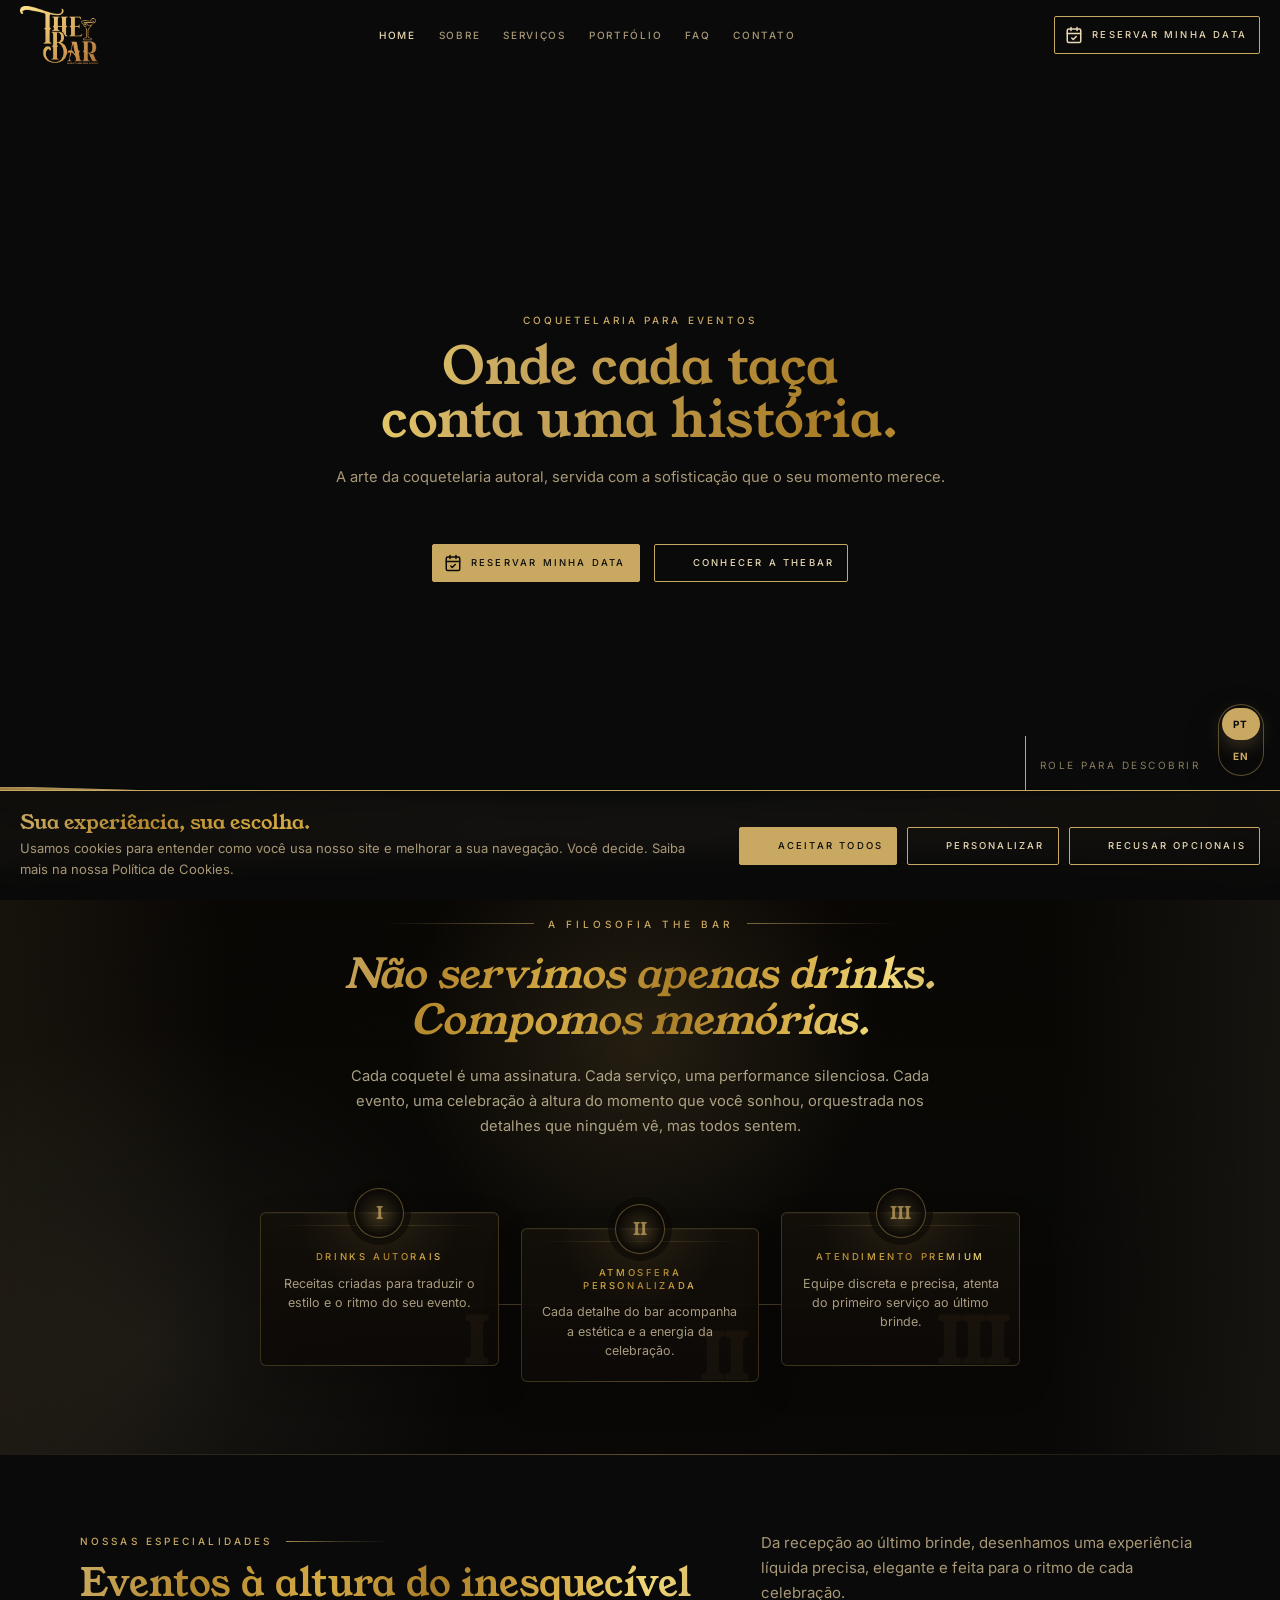
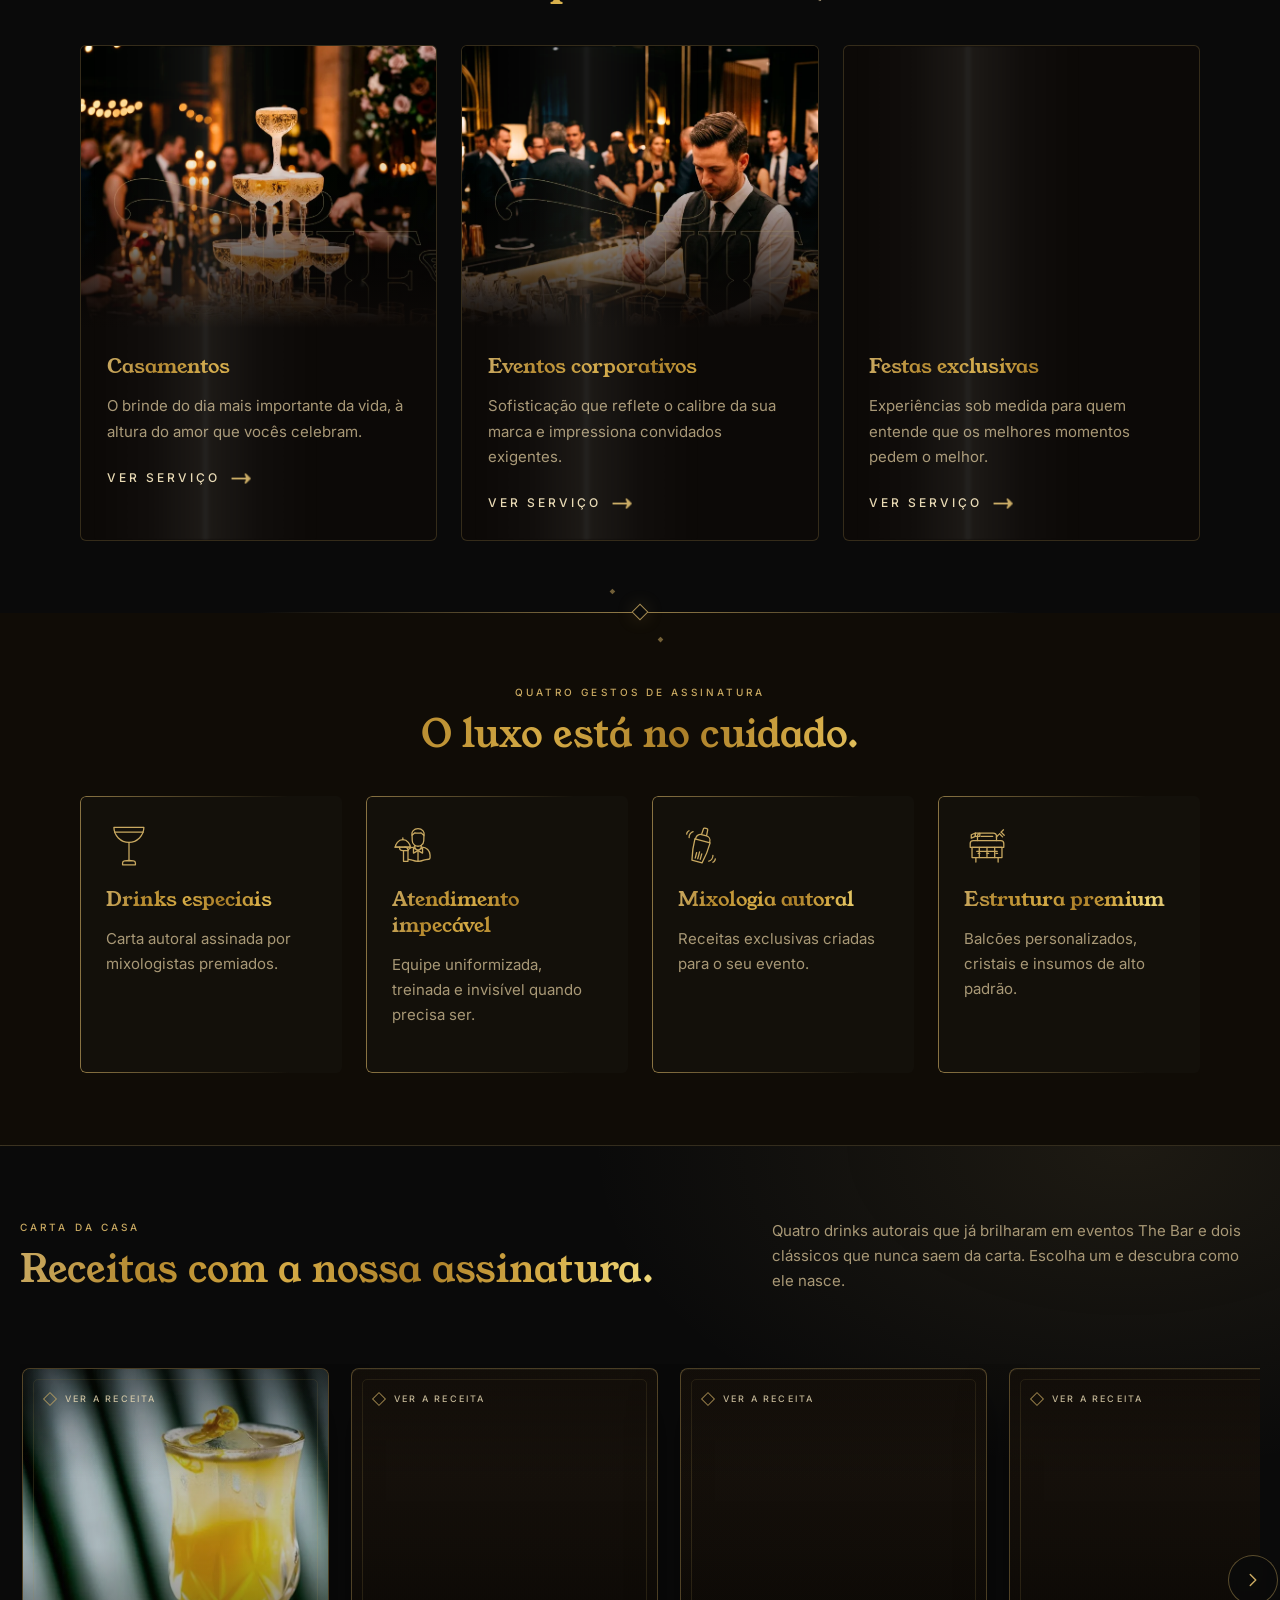
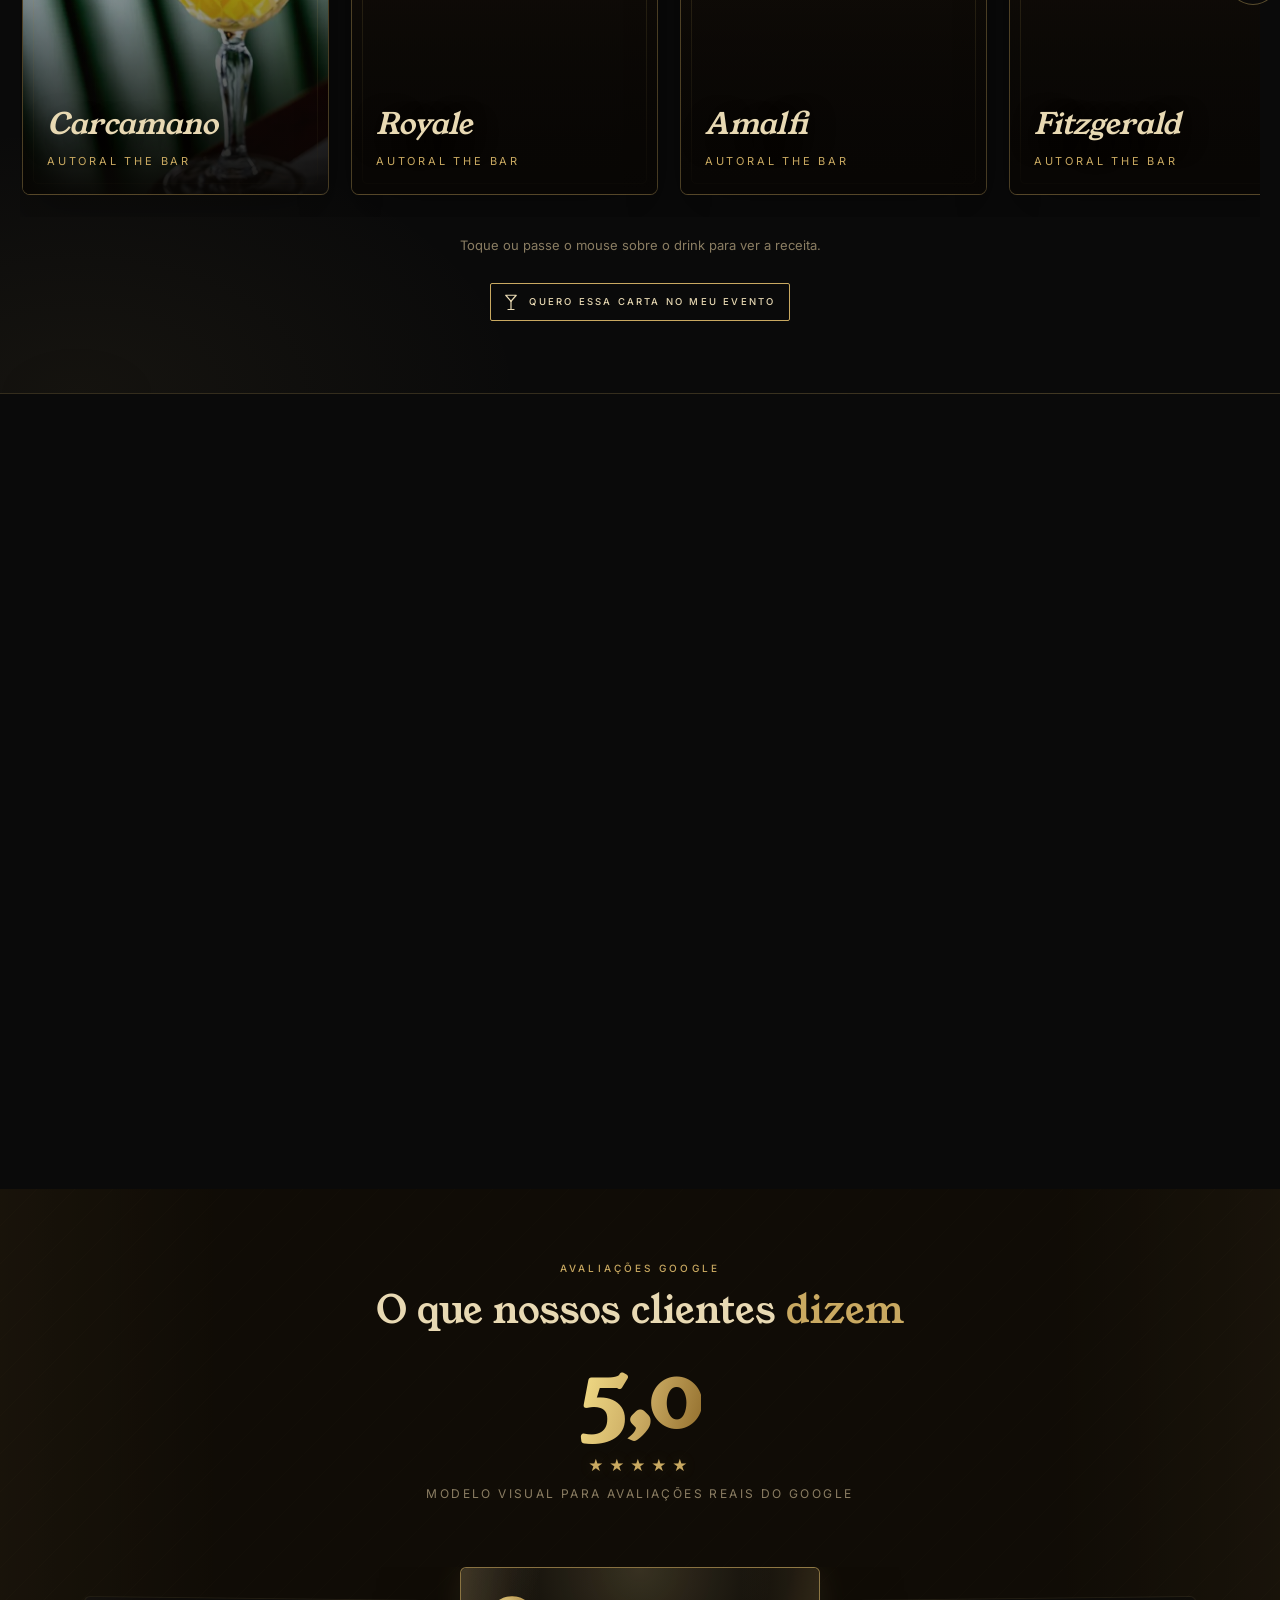
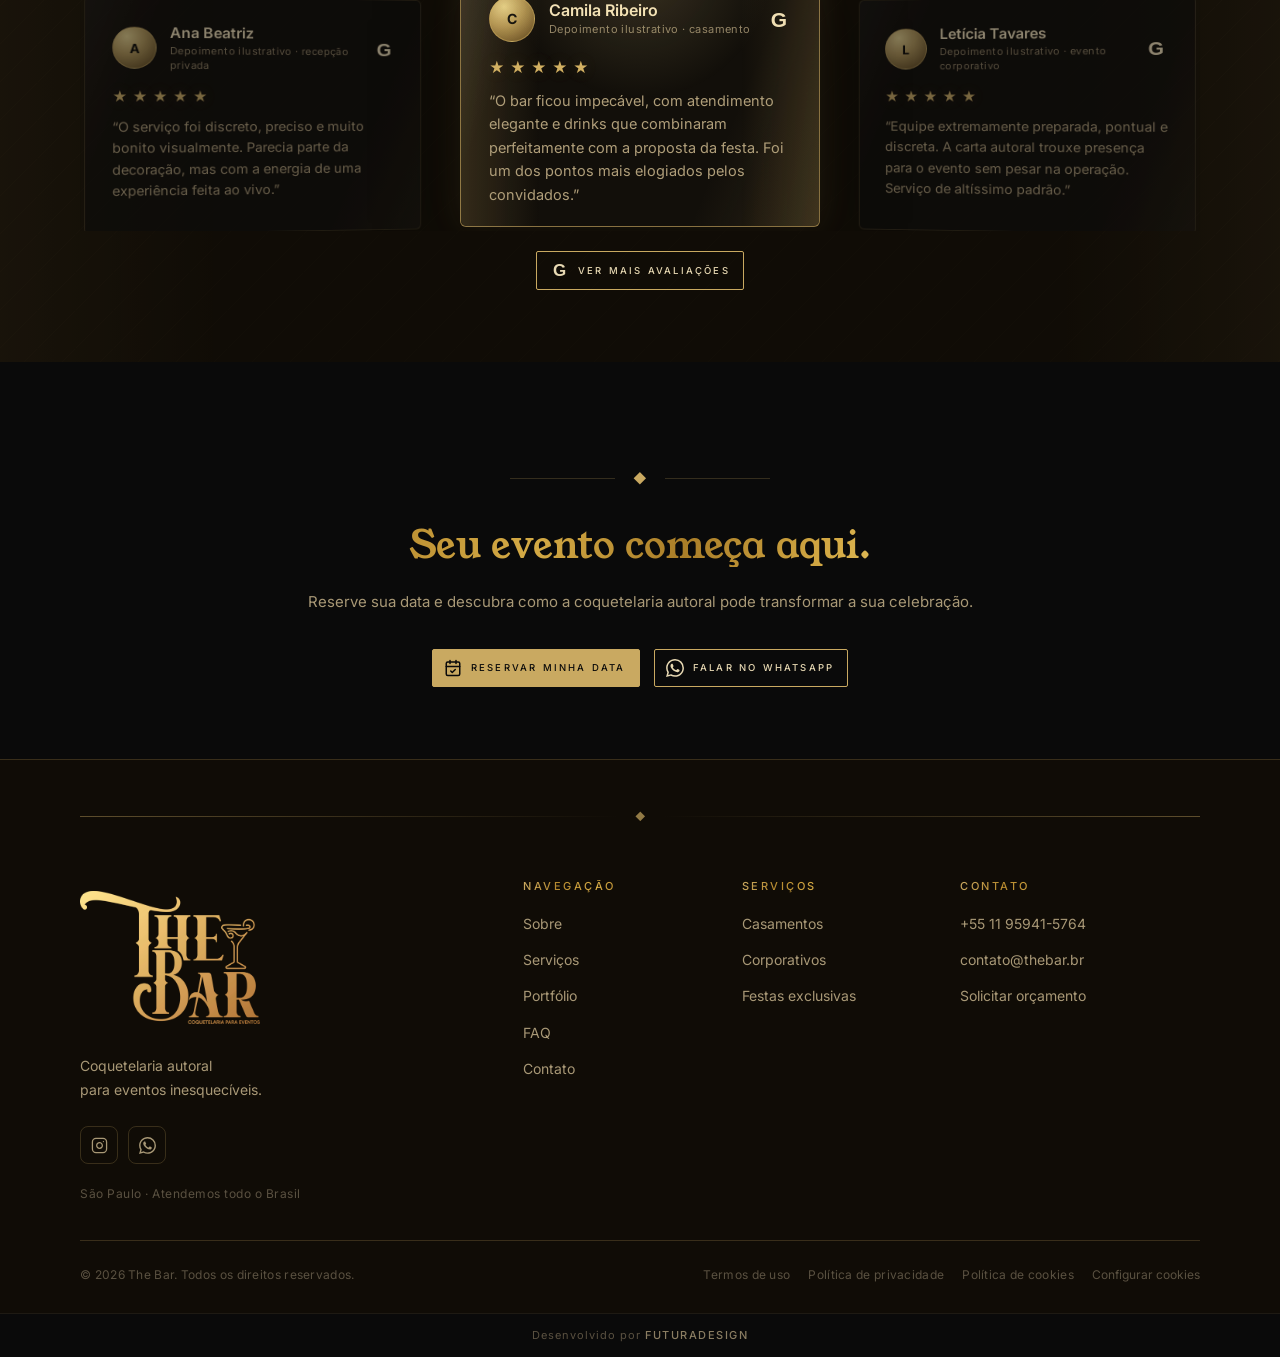
==== commit 8de8f92b: "Adiciona seção de receitas dos drinks na home Carrossel com 4 autorais (Carcamano, Royale, Amalfi, F" ====
--- a/index.html
+++ b/index.html
@@ -316,6 +316,163 @@
           </div>
         </section>
 
+        <section class="section recipes-section" id="receitas" aria-labelledby="recipes-title">
+          <div class="wide">
+            <div class="section-head" data-reveal>
+              <div>
+                <p class="eyebrow">Carta da casa</p>
+                <h2 id="recipes-title">Receitas com a nossa assinatura.</h2>
+              </div>
+              <p>Quatro drinks autorais que já brilharam em eventos The Bar e dois clássicos que nunca saem da carta. Escolha um e descubra como ele nasce.</p>
+            </div>
+
+            <div class="recipes-carousel" data-recipes-carousel data-reveal>
+              <button class="recipes-nav recipes-prev" type="button" data-recipes-step="-1" aria-label="Receita anterior"><svg viewBox="0 0 24 24" fill="none" stroke="currentColor" stroke-width="1.6" stroke-linecap="round" stroke-linejoin="round" aria-hidden="true"><path d="m15 18-6-6 6-6"/></svg></button>
+              <div class="recipes-track">
+                <article class="recipe-card">
+                  <img src="assets/img/drinks/carcamano.webp" alt="Carcamano servido em taça de cristal com espiral de limão-siciliano" width="640" height="888" loading="lazy" decoding="async">
+                  <div class="recipe-cover" aria-hidden="true">
+                    <span class="recipe-hint">Ver a receita</span>
+                    <strong>Carcamano</strong>
+                    <span class="recipe-tag">Autoral The Bar</span>
+                  </div>
+                  <div class="recipe-back" id="receita-carcamano">
+                    <p class="recipe-kicker">Autoral The Bar</p>
+                    <h3>Carcamano</h3>
+                    <ul class="recipe-ingredients">
+                      <li>50 ml de bourbon</li>
+                      <li>25 ml de xarope de mel</li>
+                      <li>25 ml de suco de limão-siciliano</li>
+                      <li>3 gotas de extrato de gengibre</li>
+                    </ul>
+                    <p class="recipe-label">Preparo</p>
+                    <p class="recipe-prep">Bata tudo na coqueteleira com bastante gelo. Coe duas vezes para a taça gelada e finalize com uma espiral de casca de limão-siciliano.</p>
+                  </div>
+                  <button class="recipe-toggle" type="button" aria-expanded="false" aria-controls="receita-carcamano" aria-label="Ver receita do Carcamano"></button>
+                </article>
+
+                <article class="recipe-card">
+                  <img src="assets/img/drinks/royale.webp" alt="Royale vermelho em taça de cristal com espuma de gengibre" width="640" height="888" loading="lazy" decoding="async">
+                  <div class="recipe-cover" aria-hidden="true">
+                    <span class="recipe-hint">Ver a receita</span>
+                    <strong>Royale</strong>
+                    <span class="recipe-tag">Autoral The Bar</span>
+                  </div>
+                  <div class="recipe-back" id="receita-royale">
+                    <p class="recipe-kicker">Autoral The Bar</p>
+                    <h3>Royale</h3>
+                    <ul class="recipe-ingredients">
+                      <li>40 ml de vodka</li>
+                      <li>20 ml de saquê</li>
+                      <li>20 ml de xarope de hibisco</li>
+                      <li>20 ml de suco de limão</li>
+                      <li>Espuma de gengibre para cobrir</li>
+                    </ul>
+                    <p class="recipe-label">Preparo</p>
+                    <p class="recipe-prep">Bata vodka, saquê, xarope e limão com gelo. Coe para a taça, cubra com a espuma de gengibre e finalize com pó de hibisco.</p>
+                  </div>
+                  <button class="recipe-toggle" type="button" aria-expanded="false" aria-controls="receita-royale" aria-label="Ver receita do Royale"></button>
+                </article>
+
+                <article class="recipe-card">
+                  <img src="assets/img/drinks/amalfi.webp" alt="Amalfi em copo baixo com camada de vinho tinto e laranja desidratada" width="640" height="888" loading="lazy" decoding="async">
+                  <div class="recipe-cover" aria-hidden="true">
+                    <span class="recipe-hint">Ver a receita</span>
+                    <strong>Amalfi</strong>
+                    <span class="recipe-tag">Autoral The Bar</span>
+                  </div>
+                  <div class="recipe-back" id="receita-amalfi">
+                    <p class="recipe-kicker">Autoral The Bar</p>
+                    <h3>Amalfi</h3>
+                    <ul class="recipe-ingredients">
+                      <li>30 ml de Malibu</li>
+                      <li>30 ml de vodka</li>
+                      <li>20 ml de extrato de maracujá</li>
+                      <li>15 ml de xarope de açúcar</li>
+                      <li>20 ml de vinho tinto</li>
+                    </ul>
+                    <p class="recipe-label">Preparo</p>
+                    <p class="recipe-prep">Bata tudo, menos o vinho, e sirva em copo baixo com gelo. Despeje o vinho devagar sobre uma colher para formar a camada e decore com laranja desidratada.</p>
+                  </div>
+                  <button class="recipe-toggle" type="button" aria-expanded="false" aria-controls="receita-amalfi" aria-label="Ver receita do Amalfi"></button>
+                </article>
+
+                <article class="recipe-card">
+                  <img src="assets/img/drinks/fitzgerald.webp" alt="Fitzgerald em copo baixo com rodela de cítrico desidratado no balcão do evento" width="640" height="888" loading="lazy" decoding="async">
+                  <div class="recipe-cover" aria-hidden="true">
+                    <span class="recipe-hint">Ver a receita</span>
+                    <strong>Fitzgerald</strong>
+                    <span class="recipe-tag">Autoral The Bar</span>
+                  </div>
+                  <div class="recipe-back" id="receita-fitzgerald">
+                    <p class="recipe-kicker">Autoral The Bar</p>
+                    <h3>Fitzgerald</h3>
+                    <ul class="recipe-ingredients">
+                      <li>50 ml de gin</li>
+                      <li>25 ml de suco de limão-siciliano</li>
+                      <li>20 ml de xarope de açúcar</li>
+                      <li>2 dashes de angostura</li>
+                    </ul>
+                    <p class="recipe-label">Preparo</p>
+                    <p class="recipe-prep">Bata tudo com gelo na coqueteleira. Coe para copo baixo com gelo novo e finalize com uma rodela de cítrico desidratado.</p>
+                  </div>
+                  <button class="recipe-toggle" type="button" aria-expanded="false" aria-controls="receita-fitzgerald" aria-label="Ver receita do Fitzgerald"></button>
+                </article>
+
+                <article class="recipe-card">
+                  <img src="assets/img/drinks/negroni.webp" alt="Negroni em copo baixo com gelo e rodela de laranja" width="640" height="888" loading="lazy" decoding="async">
+                  <div class="recipe-cover" aria-hidden="true">
+                    <span class="recipe-hint">Ver a receita</span>
+                    <strong>Negroni</strong>
+                    <span class="recipe-tag">Clássico</span>
+                  </div>
+                  <div class="recipe-back" id="receita-negroni">
+                    <p class="recipe-kicker">Clássico</p>
+                    <h3>Negroni</h3>
+                    <ul class="recipe-ingredients">
+                      <li>30 ml de gin</li>
+                      <li>30 ml de Campari</li>
+                      <li>30 ml de vermute rosso</li>
+                      <li>Casca de laranja</li>
+                    </ul>
+                    <p class="recipe-label">Preparo</p>
+                    <p class="recipe-prep">Mexa tudo com gelo no mixing glass. Coe para copo baixo com uma pedra grande de gelo e perfume com a casca de laranja.</p>
+                  </div>
+                  <button class="recipe-toggle" type="button" aria-expanded="false" aria-controls="receita-negroni" aria-label="Ver receita do Negroni"></button>
+                </article>
+
+                <article class="recipe-card">
+                  <img src="assets/img/drinks/aperol-spritz.webp" alt="Bartender da The Bar servindo Aperol Spritz em taça com gelo" width="640" height="888" loading="lazy" decoding="async">
+                  <div class="recipe-cover" aria-hidden="true">
+                    <span class="recipe-hint">Ver a receita</span>
+                    <strong>Aperol Spritz</strong>
+                    <span class="recipe-tag">Clássico</span>
+                  </div>
+                  <div class="recipe-back" id="receita-aperol-spritz">
+                    <p class="recipe-kicker">Clássico</p>
+                    <h3>Aperol Spritz</h3>
+                    <ul class="recipe-ingredients">
+                      <li>60 ml de Aperol</li>
+                      <li>90 ml de espumante brut</li>
+                      <li>30 ml de água com gás</li>
+                      <li>1 rodela de laranja</li>
+                    </ul>
+                    <p class="recipe-label">Preparo</p>
+                    <p class="recipe-prep">Encha a taça com gelo, adicione o Aperol e o espumante e complete com a água com gás. Mexa de leve e finalize com a laranja.</p>
+                  </div>
+                  <button class="recipe-toggle" type="button" aria-expanded="false" aria-controls="receita-aperol-spritz" aria-label="Ver receita do Aperol Spritz"></button>
+                </article>
+              </div>
+              <button class="recipes-nav recipes-next" type="button" data-recipes-step="1" aria-label="Próxima receita"><svg viewBox="0 0 24 24" fill="none" stroke="currentColor" stroke-width="1.6" stroke-linecap="round" stroke-linejoin="round" aria-hidden="true"><path d="m9 18 6-6-6-6"/></svg></button>
+            </div>
+
+            <p class="recipes-note" data-reveal>Toque ou passe o mouse sobre o drink para ver a receita.</p>
+            <div class="btn-row" style="justify-content:center" data-reveal>
+              <a class="btn" href="contato/"><svg class="btn-icon" viewBox="0 0 24 24" fill="none" stroke="currentColor" stroke-width="1.6" stroke-linecap="round" stroke-linejoin="round" aria-hidden="true"><path d="M8 22h8"/><path d="M12 11v11"/><path d="m19 3-7 8-7-8Z"/></svg>Quero essa carta no meu evento</a>
+            </div>
+          </div>
+        </section>
+
         <section class="section portfolio-albums-section" aria-labelledby="portfolio-title">
           <div class="wide">
             <div class="section-head" data-reveal>
@@ -537,7 +694,7 @@
         </div>
       </div>
       <div class="footer-credit">
-        <span>Desenvolvido por <a href="https://agenciafuturadesign.com" target="_blank" rel="noopener">FUTURADESIGN</a></span>
+        <span>Desenvolvido por <a href="https://futurabr.com" target="_blank" rel="noopener">FUTURADESIGN</a></span>
       </div>
     </footer>
     <a class="whatsapp-float" href="https://wa.me/5511959415764?text=Ol%C3%A1%2C%20vim%20do%20site%20e%20gostaria%20de%20saber%20mais" target="_blank" rel="noopener" aria-label="Falar com a The Bar no WhatsApp">
--- a/assets/css/styles.css
+++ b/assets/css/styles.css
@@ -1848,6 +1848,332 @@
         height: 8px;
         border: 1px solid rgba(201, 169, 97, 0.72);
         transform: rotate(45deg);
+      }
+
+      /* Receitas dos drinks (home) */
+      .recipes-section {
+        position: relative;
+        overflow: hidden;
+        border-top: 1px solid var(--line);
+        border-bottom: 1px solid var(--line);
+        background:
+          radial-gradient(ellipse 60% 55% at 88% 0%, rgba(201, 169, 97, 0.1), transparent 70%),
+          radial-gradient(ellipse 50% 45% at 6% 100%, rgba(201, 169, 97, 0.06), transparent 70%),
+          var(--obsidian);
+      }
+
+      .recipes-section .section-head {
+        margin-bottom: clamp(38px, 4vw, 56px);
+      }
+
+      .recipes-carousel {
+        position: relative;
+      }
+
+      .recipes-track {
+        display: flex;
+        gap: clamp(16px, 1.7vw, 26px);
+        overflow-x: auto;
+        overscroll-behavior-x: contain;
+        scroll-snap-type: x mandatory;
+        scroll-padding-inline: 2px;
+        padding: 4px 2px 22px;
+        scrollbar-width: none;
+        -ms-overflow-style: none;
+      }
+
+      .recipes-track::-webkit-scrollbar {
+        display: none;
+      }
+
+      .recipe-card {
+        position: relative;
+        flex: 0 0 clamp(270px, 24vw, 340px);
+        aspect-ratio: 0.72;
+        overflow: hidden;
+        border: 1px solid rgba(201, 169, 97, 0.34);
+        border-radius: 8px;
+        background: linear-gradient(180deg, rgba(28, 21, 13, 0.88), rgba(8, 6, 4, 0.96));
+        box-shadow:
+          inset 0 1px 0 rgba(255, 246, 218, 0.08),
+          0 22px 54px rgba(0, 0, 0, 0.28);
+        scroll-snap-align: start;
+      }
+
+      .recipe-card::before {
+        content: "";
+        position: absolute;
+        inset: 10px;
+        z-index: 2;
+        border: 1px solid rgba(201, 169, 97, 0.18);
+        border-radius: 5px;
+        pointer-events: none;
+      }
+
+      .recipe-card img {
+        width: 100%;
+        height: 100%;
+        object-fit: cover;
+        filter: saturate(0.9) brightness(0.78);
+        transform: scale(1.02);
+        transition: transform 900ms var(--ease), filter 900ms var(--ease);
+      }
+
+      .recipe-cover {
+        position: absolute;
+        inset: 0;
+        z-index: 3;
+        display: grid;
+        align-content: end;
+        justify-items: start;
+        padding: 24px;
+        background:
+          linear-gradient(180deg, rgba(8, 6, 4, 0.4), transparent 26%),
+          linear-gradient(0deg, rgba(8, 6, 4, 0.94), rgba(8, 6, 4, 0.04) 58%);
+        transition: opacity 500ms var(--ease);
+      }
+
+      .recipe-cover strong {
+        color: var(--champagne);
+        font-family: var(--font-serif);
+        font-size: clamp(26px, 2.3vw, 36px);
+        font-style: italic;
+        font-weight: 400;
+        line-height: 1;
+        text-shadow: 0 8px 24px rgba(0, 0, 0, 0.62);
+      }
+
+      .recipe-tag,
+      .recipe-kicker {
+        color: var(--gold);
+        font-size: 11px;
+        letter-spacing: 2.8px;
+        text-transform: uppercase;
+      }
+
+      .recipe-tag {
+        margin-top: 12px;
+      }
+
+      .recipe-hint {
+        position: absolute;
+        top: 22px;
+        left: 22px;
+        display: inline-flex;
+        align-items: center;
+        gap: 10px;
+        color: rgba(232, 217, 179, 0.82);
+        font-size: 9px;
+        font-weight: 500;
+        letter-spacing: 2.2px;
+        text-transform: uppercase;
+      }
+
+      .recipe-hint::before {
+        content: "";
+        width: 8px;
+        height: 8px;
+        border: 1px solid rgba(201, 169, 97, 0.72);
+        transform: rotate(45deg);
+      }
+
+      .recipe-back {
+        position: absolute;
+        inset: 0;
+        z-index: 4;
+        display: flex;
+        flex-direction: column;
+        justify-content: center;
+        justify-content: safe center;
+        padding: 30px 28px;
+        overflow-y: auto;
+        scrollbar-width: none;
+        background: rgba(8, 6, 4, 0.86);
+        color: var(--champagne);
+        opacity: 0;
+        transform: translateY(14px);
+        transition: opacity 500ms var(--ease), transform 500ms var(--ease);
+        pointer-events: none;
+      }
+
+      .recipe-back::-webkit-scrollbar {
+        display: none;
+      }
+
+      .recipe-kicker {
+        margin: 0 0 8px;
+        font-size: 10px;
+      }
+
+      .recipe-back h3 {
+        margin: 0 0 18px;
+        color: var(--champagne);
+        font-family: var(--font-serif);
+        font-size: clamp(26px, 2.2vw, 32px);
+        font-style: italic;
+        font-weight: 400;
+        line-height: 1;
+      }
+
+      .recipe-ingredients {
+        display: grid;
+        gap: 7px;
+        margin: 0 0 18px;
+        padding: 0 0 18px;
+        border-bottom: 1px dashed var(--line-strong);
+        list-style: none;
+      }
+
+      .recipe-ingredients li {
+        position: relative;
+        padding-left: 18px;
+        color: var(--champagne);
+        font-size: 14px;
+        line-height: 1.4;
+      }
+
+      .recipe-ingredients li::before {
+        content: "";
+        position: absolute;
+        top: 0.5em;
+        left: 2px;
+        width: 5px;
+        height: 5px;
+        border: 1px solid var(--gold);
+        transform: rotate(45deg);
+      }
+
+      .recipe-label {
+        margin: 0 0 6px;
+        color: var(--gold);
+        font-size: 10px;
+        letter-spacing: 2.4px;
+        text-transform: uppercase;
+      }
+
+      .recipe-prep {
+        margin: 0;
+        color: var(--muted);
+        font-size: 13px;
+        line-height: 1.6;
+      }
+
+      .recipe-toggle {
+        position: absolute;
+        inset: 0;
+        z-index: 5;
+        width: 100%;
+        height: 100%;
+        padding: 0;
+        border: 0;
+        border-radius: 8px;
+        background: transparent;
+        cursor: pointer;
+      }
+
+      .recipe-toggle:focus-visible {
+        outline: 2px solid var(--gold);
+        outline-offset: -4px;
+      }
+
+      .recipe-card.is-open img {
+        filter: saturate(0.7) brightness(0.5) blur(3px);
+        transform: scale(1.1);
+      }
+
+      .recipe-card.is-open .recipe-cover {
+        opacity: 0;
+      }
+
+      .recipe-card.is-open .recipe-back {
+        opacity: 1;
+        transform: translateY(0);
+        pointer-events: auto;
+      }
+
+      @media (hover: hover) and (pointer: fine) {
+        .recipe-card:hover img {
+          filter: saturate(0.7) brightness(0.5) blur(3px);
+          transform: scale(1.1);
+        }
+
+        .recipe-card:hover .recipe-cover {
+          opacity: 0;
+        }
+
+        .recipe-card:hover .recipe-back {
+          opacity: 1;
+          transform: translateY(0);
+        }
+      }
+
+      .recipes-nav {
+        position: absolute;
+        top: calc(50% - 11px);
+        z-index: 6;
+        display: grid;
+        width: 50px;
+        height: 50px;
+        place-items: center;
+        padding: 0;
+        border: 1px solid var(--line-strong);
+        border-radius: 50%;
+        background: rgba(10, 10, 10, 0.82);
+        color: var(--gold);
+        cursor: pointer;
+        transform: translateY(-50%);
+        transition: border-color 300ms var(--ease), opacity 300ms var(--ease), background 300ms var(--ease);
+        backdrop-filter: blur(6px);
+      }
+
+      .recipes-nav svg {
+        width: 22px;
+        height: 22px;
+      }
+
+      .recipes-nav:hover {
+        border-color: var(--gold);
+        background: rgba(26, 22, 18, 0.95);
+      }
+
+      .recipes-nav:disabled {
+        opacity: 0;
+        pointer-events: none;
+      }
+
+      .recipes-prev {
+        left: -18px;
+      }
+
+      .recipes-next {
+        right: -18px;
+      }
+
+      .recipes-note {
+        margin: 18px 0 0;
+        color: var(--bronze);
+        font-size: 13px;
+        text-align: center;
+      }
+
+      .recipes-section .btn-row {
+        margin-top: 26px;
+      }
+
+      @media (max-width: 980px) {
+        .recipes-nav {
+          display: none;
+        }
+
+        .recipes-track {
+          margin-inline: -20px;
+          padding-inline: 20px;
+          scroll-padding-inline: 20px;
+        }
+
+        .recipe-card {
+          flex-basis: min(78vw, 330px);
+        }
       }
 
       .testimonial-shell {
